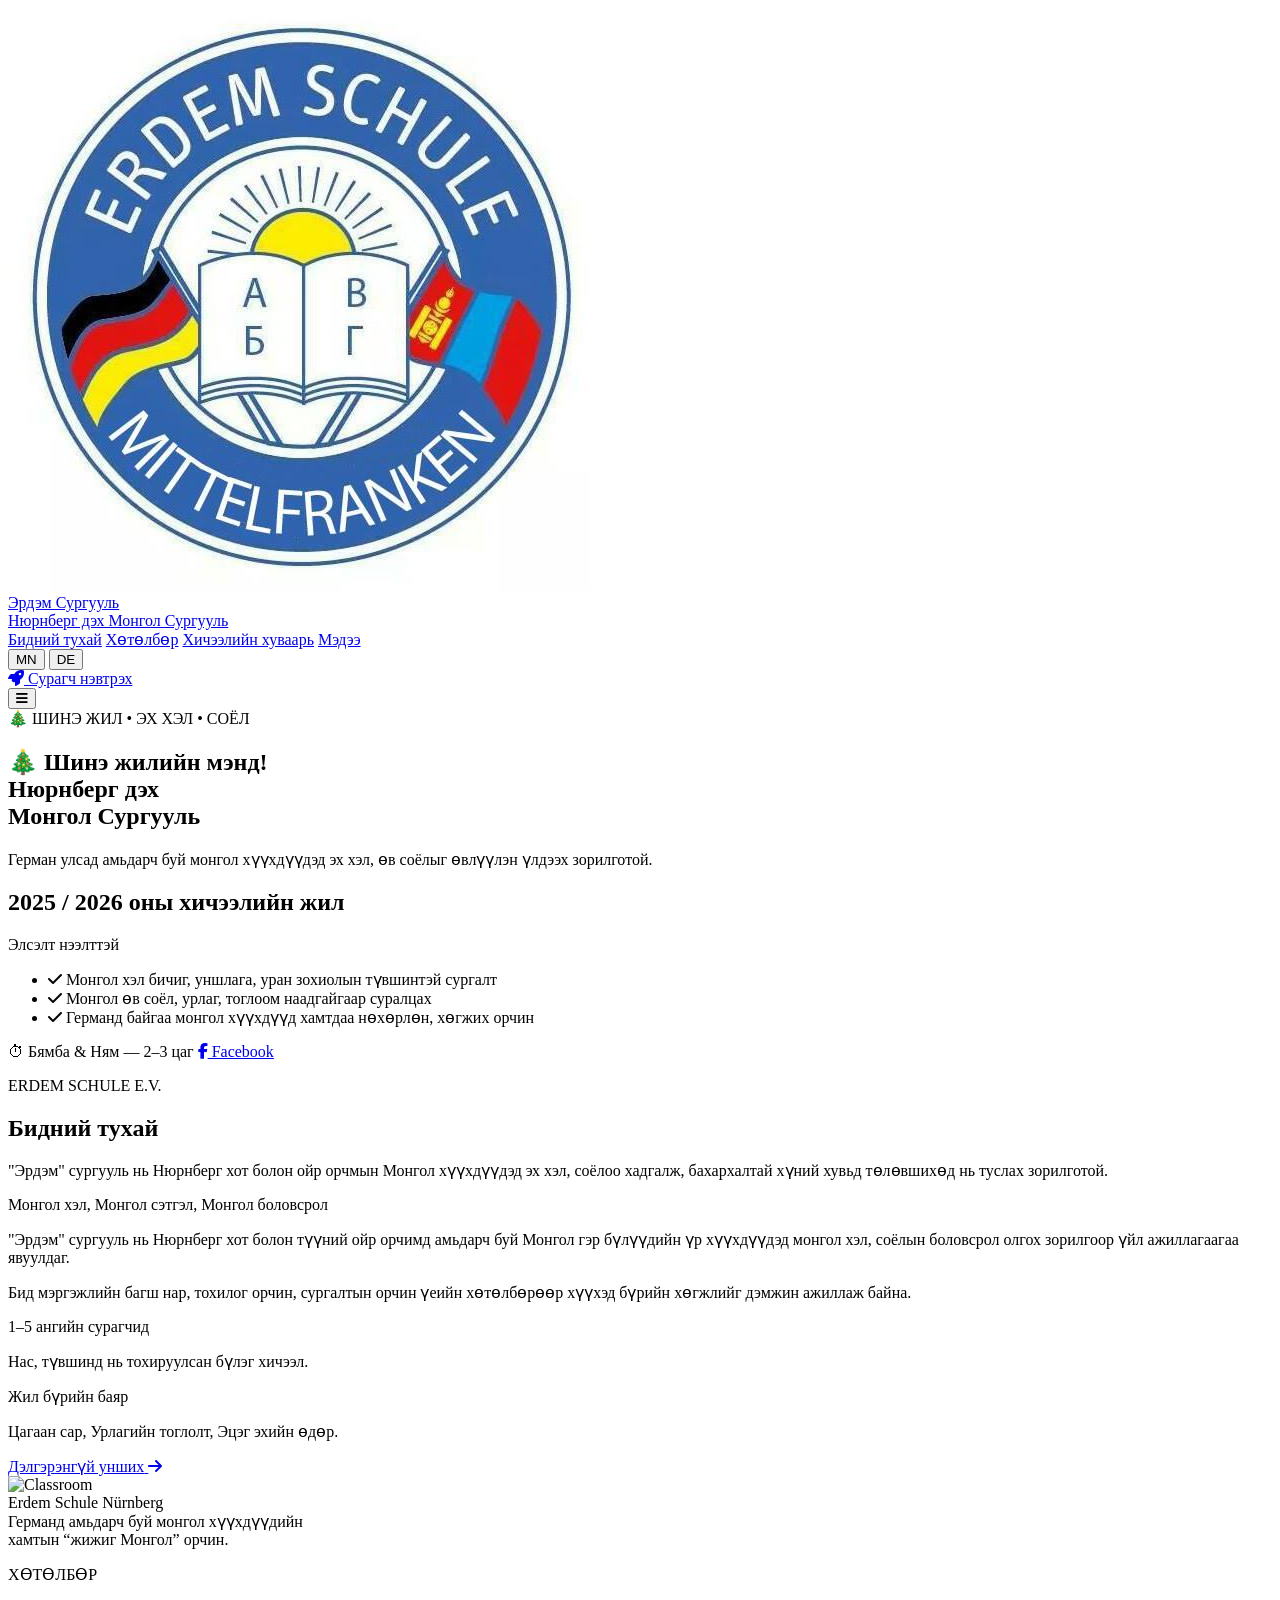
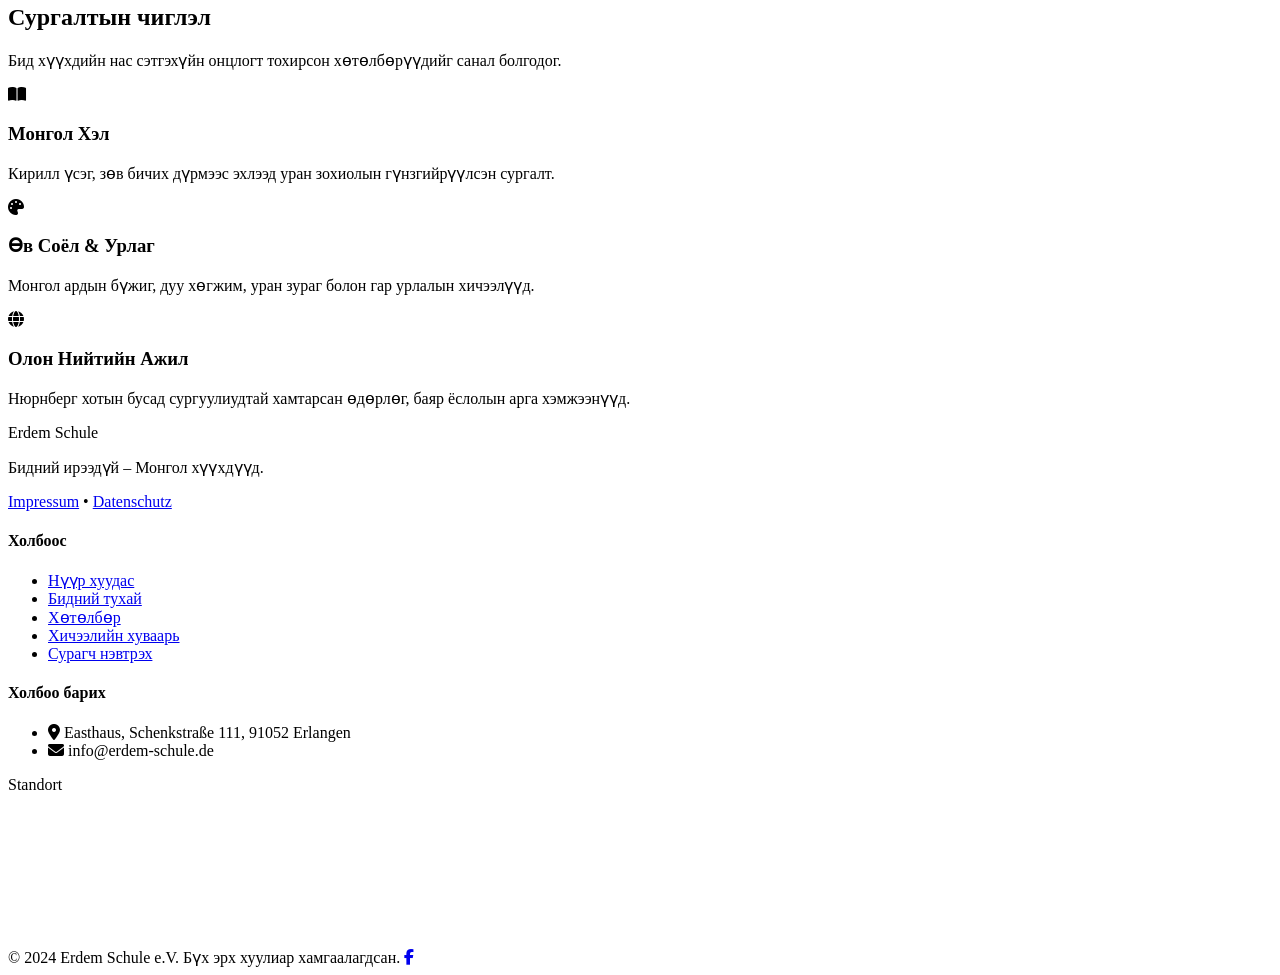
==== index.html @ 405cfc9e "Зөрчлийг засч, шинэ веб файлаа орууллаа" ====
<!DOCTYPE html>
<html lang="mn">
<head>
  <meta charset="UTF-8" />
  <meta name="viewport" content="width=device-width, initial-scale=1.0" />
  <title>Erdem Schule – Монгол Сургууль</title>

  <link href="https://fonts.googleapis.com/css2?family=Lato:wght@300;400;700&family=Playfair+Display:wght@400;700&display=swap" rel="stylesheet"/>

  <script src="https://cdn.tailwindcss.com"></script>
  <script>
    tailwind.config = {
      theme: {
        extend: {
          fontFamily: {
            sans: ['Lato', 'sans-serif'],
            serif: ['Playfair Display', 'serif'],
          },
          colors: {
            primary: '#0a2342',
            primarySoft: '#102f60',
            gold: '#c59d5f',
            goldSoft: '#f5e4c7',
          },
          boxShadow: {
            soft: '0 18px 45px rgba(15, 35, 66, 0.18)',
          },
        },
      },
    };
  </script>

  <link rel="stylesheet" href="https://cdnjs.cloudflare.com/ajax/libs/font-awesome/6.4.0/css/all.min.css"/>
</head>

<body class="font-sans text-gray-800 bg-white antialiased overflow-x-hidden w-full">

<header class="fixed top-0 left-0 w-full bg-white/95 backdrop-blur shadow z-50 transition-all duration-300">
  <div class="w-full max-w-7xl mx-auto px-4 flex items-center justify-between h-20 gap-4">

    <a href="#hero" class="flex items-center gap-3 group shrink-0">
      <img src="images/logo.jpg" alt="Logo"
           class="w-12 h-12 rounded-full shadow border border-gray-100 group-hover:scale-105 transition-transform" />
      <div class="leading-tight">
        <div class="font-serif text-base md:text-lg font-bold text-primary tracking-wide"
             data-lang="logo-title">
          Erdem Schule
        </div>
        <div class="text-[10px] md:text-[11px] uppercase tracking-[0.18em] text-gray-500"
             data-lang="logo-subtitle">
          MONGOLISCHE SCHULE NÜRNBERG
        </div>
      </div>
    </a>

    <nav id="navLinks"
         class="hidden md:flex md:static md:bg-transparent md:shadow-none
                md:flex-row md:items-center md:gap-6 md:flex-nowrap
                absolute top-20 left-0 right-0 bg-white shadow-md
                flex-col gap-4 px-6 py-6 border-t md:border-t-0">

      <div class="flex flex-col md:flex-row md:items-center md:gap-6 gap-4">
        <a href="#about" data-lang="about"
           class="text-gray-700 hover:text-primary font-medium transition text-sm">
          Бидний тухай
        </a>
        <a href="#program" data-lang="program"
           class="text-gray-700 hover:text-primary font-medium transition text-sm">
          Хөтөлбөр
        </a>
        <a href="schedule.html" data-lang="nav-schedule"
           class="text-gray-700 hover:text-primary font-medium transition text-sm whitespace-nowrap">
          Хичээлийн хуваарь
        </a>
        <a href="https://www.facebook.com/erdemschule" target="_blank" data-lang="news"
           class="text-gray-700 hover:text-primary font-medium transition text-sm">
          Мэдээ
        </a>
      </div>

      <div class="flex items-center gap-3 md:ml-4 pt-4 border-t md:pt-0 md:border-t-0 md:border-l md:pl-4 border-gray-200">
        <button class="lang-btn text-xs font-bold text-primary underline underline-offset-4"
                onclick="changeLang('mn')">MN</button>
        <button class="lang-btn text-xs font-bold text-gray-400 hover:text-primary"
                onclick="changeLang('de')">DE</button>
      </div>

      <a href="classroom.html"
         class="mt-2 md:mt-0 bg-gold text-white px-4 py-2 rounded-full
                font-bold shadow hover:bg-[#b08b50] transition-all
                flex items-center gap-2 text-xs md:text-sm shrink-0 whitespace-nowrap">
        <i class="fa-solid fa-rocket text-xs"></i>
        <span data-lang="login">Сурагч нэвтрэх</span>
      </a>
    </nav>

    <!-- Mobile menu button -->
    <button onclick="toggleNav()" class="md:hidden text-primary text-2xl p-2">
      <i class="fa-solid fa-bars"></i>
    </button>
  </div>
</header>


<section id="hero" class="relative w-full bg-primary text-white pt-28 pb-16 md:pt-28 md:pb-20 overflow-hidden scroll-mt-24">
  <div class="absolute inset-0 bg-gradient-to-br from-primary/95 to-primarySoft/90 z-0"></div>

  <div class="relative z-10 w-full max-w-6xl mx-auto px-6 grid md:grid-cols-2 gap-10 items-start">
    <div class="w-full">
      <div class="inline-block border border-white/20 bg-white/5 rounded-full px-3 py-1 mb-4">
        <span
          class="uppercase tracking-[0.25em] text-gold text-xs"
          data-lang="hero-tagline"
        >
          🎄 ШИНЭ ЖИЛ • ЭХ ХЭЛ • СОЁЛ
        </span>
      </div>

      <h1
        class="text-3xl md:text-4xl lg:text-5xl font-serif font-bold leading-tight mb-6 drop-shadow-md"
        data-lang="hero-title"
      >
        <span class="text-red-400 drop-shadow-lg font-serif italic whitespace-nowrap text-2xl md:text-4xl">🎄 Шинэ жилийн мэнд!</span><br />
        Нюрнберг дэх <br />Монгол Сургууль
      </h1>

      <p
        class="text-gray-200 mb-8 text-sm md:text-base max-w-lg font-light leading-relaxed"
        data-lang="hero-desc"
      >
        Герман улсад амьдарч буй монгол хүүхдүүдэд эх хэл, өв соёлыг өвлүүлэн үлдээх зорилготой.
      </p>
    </div>

    <aside class="w-full bg-[#0e2a4e]/80 border border-white/10 p-6 rounded-2xl shadow-soft backdrop-blur-md text-sm mt-6 md:mt-0 relative">
      <div class="flex justify-between items-center mb-4 flex-wrap gap-2">
        <h2 class="text-base font-serif text-white" data-lang="hero-card-title">2025 / 2026 оны хичээлийн жил</h2>
        <span class="text-[10px] font-bold uppercase tracking-wide bg-gold/20 text-gold px-2 py-1 rounded-full border border-gold/50 whitespace-nowrap" data-lang="hero-card-chip">Элсэлт нээлттэй</span>
      </div>
      <ul class="space-y-3 text-gray-300 text-xs md:text-sm">
        <li class="flex gap-3 items-start">
          <i class="fa-solid fa-check text-gold text-[10px] mt-1 flex-shrink-0"></i>
          <span data-lang="hero-card-li1">Монгол хэл бичиг, уншлага, уран зохиолын түвшинтэй сургалт</span>
        </li>
        <li class="flex gap-3 items-start">
          <i class="fa-solid fa-check text-gold text-[10px] mt-1 flex-shrink-0"></i>
          <span data-lang="hero-card-li2">Монгол өв соёл, урлаг, тоглоом наадгайгаар суралцах</span>
        </li>
        <li class="flex gap-3 items-start">
          <i class="fa-solid fa-check text-gold text-[10px] mt-1 flex-shrink-0"></i>
          <span data-lang="hero-card-li3">Германд байгаа монгол хүүхдүүд хамтдаа нөхөрлөн, хөгжих орчин</span>
        </li>
      </ul>
      <div class="border-t border-white/10 mt-5 pt-3 text-[10px] md:text-xs text-gray-400 flex justify-between items-center font-medium">
        <span data-lang="hero-card-time">⏱ Бямба & Ням — 2–3 цаг</span>
        <a href="https://www.facebook.com/erdemschule" target="_blank" class="text-gold hover:text-white transition-colors flex items-center gap-1.5">
          <i class="fa-brands fa-facebook-f"></i> Facebook
        </a>
      </div>
    </aside>
  </div>
</section>


<section id="about" class="py-24 bg-white relative scroll-mt-24">
  <div class="w-full max-w-6xl mx-auto px-6">
    <div class="text-center max-w-2xl mx-auto mb-16">
      <p class="uppercase text-[11px] font-bold tracking-[0.25em] text-gold mb-3">ERDEM SCHULE E.V.</p>
      <h2 class="font-serif text-3xl md:text-4xl font-bold text-primary mb-4" data-lang="about-title">Бидний тухай</h2>
      <div class="w-20 h-1 bg-gradient-to-r from-gold to-transparent mx-auto mb-6 rounded-full"></div>
      <p class="text-sm md:text-base text-gray-600 leading-relaxed" data-lang="about-intro">
        "Эрдэм" сургууль нь Нюрнберг хот болон ойр орчмын Монгол хүүхдүүдэд эх хэл, соёлоо хадгалж, бахархалтай хүний хувьд төлөвшихөд нь туслах зорилготой.
      </p>
    </div>

    <div class="grid md:grid-cols-2 gap-12 items-center">
      <div class="order-2 md:order-1">
        <p class="text-primary font-bold text-lg mb-4" data-lang="about-tagline">Монгол хэл, Монгол сэтгэл, Монгол боловсрол</p>
        <p class="text-sm md:text-base text-gray-600 mb-4 leading-relaxed" data-lang="about-text1">
          "Эрдэм" сургууль нь Нюрнберг хот болон түүний ойр орчимд амьдарч буй Монгол гэр бүлүүдийн үр хүүхдүүдэд монгол хэл, соёлын боловсрол олгох зорилгоор үйл ажиллагаагаа явуулдаг.
        </p>
        <p class="text-sm md:text-base text-gray-600 mb-8 leading-relaxed" data-lang="about-text2">
          Бид мэргэжлийн багш нар, тохилог орчин, сургалтын орчин үеийн хөтөлбөрөөр хүүхэд бүрийн хөгжлийг дэмжин ажиллаж байна.
        </p>

        <div class="grid grid-cols-1 sm:grid-cols-2 gap-6 mb-8">
          <div class="bg-gray-50 p-4 rounded-lg border border-gray-100">
            <div class="font-bold text-primary text-base mb-1" data-lang="about-meta-1-title">1–5 ангийн сурагчид</div>
            <p class="text-gray-500 text-xs leading-relaxed" data-lang="about-meta-1-desc">Нас, түвшинд нь тохируулсан бүлэг хичээл.</p>
          </div>
          <div class="bg-gray-50 p-4 rounded-lg border border-gray-100">
            <div class="font-bold text-primary text-base mb-1" data-lang="about-meta-2-title">Жил бүрийн баяр</div>
            <p class="text-gray-500 text-xs leading-relaxed" data-lang="about-meta-2-desc">Цагаан сар, Урлагийн тоглолт, Эцэг эхийн өдөр.</p>
          </div>
        </div>

        <a href="#program" class="inline-flex items-center gap-2 text-primary font-bold text-sm md:text-base hover:translate-x-2 transition-transform">
          <span data-lang="read-more">Дэлгэрэнгүй унших</span> <i class="fa-solid fa-arrow-right"></i>
        </a>
      </div>

      <div class="relative order-1 md:order-2">
        <div class="rounded-2xl overflow-hidden shadow-2xl border-4 border-white transform md:rotate-2 hover:rotate-0 transition-transform duration-500">
          <img src="https://images.unsplash.com/photo-1509062522246-3755977927d7?auto=format&fit=crop&w=900&q=80" alt="Classroom" class="w-full h-full object-cover"/>
        </div>
        <div class="absolute -bottom-6 -left-6 bg-white shadow-xl rounded-xl p-5 border-l-4 border-gold hidden sm:block max-w-[250px]">
          <div class="font-bold text-primary text-sm mb-1">Erdem Schule Nürnberg</div>
          <div class="text-gray-500 text-xs leading-snug" data-lang="about-badge-text">Германд амьдарч буй монгол хүүхдүүдийн хамтын “жижиг Монгол” орчин.</div>
        </div>
      </div>
    </div>
  </div>
</section>

<section id="program" class="py-24 bg-[#f8f9fb] relative scroll-mt-24">
  <div class="w-full max-w-6xl mx-auto px-6">
    <div class="text-center max-w-2xl mx-auto mb-16">
      <p class="uppercase text-[11px] font-bold tracking-[0.25em] text-gold mb-3" data-lang="services-label">ХӨТӨЛБӨР</p>
      <h2 class="font-serif text-3xl md:text-4xl font-bold text-primary mb-4" data-lang="services-title">Сургалтын чиглэл</h2>
      <div class="w-20 h-1 bg-gradient-to-r from-gold to-transparent mx-auto mb-6 rounded-full"></div>
      <p class="text-sm md:text-base text-gray-600" data-lang="services-desc">Бид хүүхдийн нас сэтгэхүйн онцлогт тохирсон хөтөлбөрүүдийг санал болгодог.</p>
    </div>

    <div class="grid md:grid-cols-3 gap-8">
      <article class="bg-white rounded-[18px] shadow-sm border border-gray-100 p-8 hover:shadow-xl hover:border-gold/40 hover:-translate-y-1 transition-all duration-300 group">
        <div class="w-14 h-14 rounded-2xl bg-goldSoft/50 flex items-center justify-center mb-6 group-hover:bg-gold group-hover:text-white transition-colors">
          <i class="fa-solid fa-book-open text-primary text-xl group-hover:text-white"></i>
        </div>
        <h3 class="font-serif font-bold text-primary mb-3 text-lg md:text-xl" data-lang="card1-title">Монгол Хэл</h3>
        <p class="text-sm text-gray-600 leading-relaxed" data-lang="card1-desc">Кирилл үсэг, зөв бичих дүрмээс эхлээд уран зохиолын гүнзгийрүүлсэн сургалт.</p>
      </article>

      <article class="bg-white rounded-[18px] shadow-sm border border-gray-100 p-8 hover:shadow-xl hover:border-gold/40 hover:-translate-y-1 transition-all duration-300 group">
        <div class="w-14 h-14 rounded-2xl bg-goldSoft/50 flex items-center justify-center mb-6 group-hover:bg-gold group-hover:text-white transition-colors">
          <i class="fa-solid fa-palette text-primary text-xl group-hover:text-white"></i>
        </div>
        <h3 class="font-serif font-bold text-primary mb-3 text-lg md:text-xl" data-lang="card2-title">Өв Соёл & Урлаг</h3>
        <p class="text-sm text-gray-600 leading-relaxed" data-lang="card2-desc">Монгол ардын бүжиг, дуу хөгжим, уран зураг болон гар урлалын хичээлүүд.</p>
      </article>

      <article class="bg-white rounded-[18px] shadow-sm border border-gray-100 p-8 hover:shadow-xl hover:border-gold/40 hover:-translate-y-1 transition-all duration-300 group">
        <div class="w-14 h-14 rounded-2xl bg-goldSoft/50 flex items-center justify-center mb-6 group-hover:bg-gold group-hover:text-white transition-colors">
          <i class="fa-solid fa-globe text-primary text-xl group-hover:text-white"></i>
        </div>
        <h3 class="font-serif font-bold text-primary mb-3 text-lg md:text-xl" data-lang="card3-title">Олон Нийтийн Ажил</h3>
        <p class="text-sm text-gray-600 leading-relaxed" data-lang="card3-desc">Нюрнберг хотын бусад сургуулиудтай хамтарсан өдөрлөг, баяр ёслолын арга хэмжээнүүд.</p>
      </article>
    </div>
  </div>
</section>

<footer class="bg-primary text-white pt-16 pb-8 mt-10">
  <div class="w-full max-w-6xl mx-auto px-6">
    <div class="grid md:grid-cols-3 gap-12 mb-12">
      <div>
        <div class="font-serif text-2xl font-bold mb-4">Erdem Schule</div>
        <p class="text-gray-400 text-sm leading-relaxed max-w-xs" data-lang="footer-slogan">Бидний ирээдүй – Монгол хүүхдүүд.</p>

        <div class="mt-4 flex flex-wrap items-center gap-3 text-[11px] text-gray-400">
          <a href="impressum.html" class="hover:text-white transition-colors">Impressum</a>
          <span class="opacity-40">•</span>
          <a href="datenschutz.html" class="hover:text-white transition-colors">Datenschutz</a>
        </div>
      </div>

      <div>
        <h4 class="font-bold uppercase tracking-wider text-xs text-gold mb-6" data-lang="footer-links">Холбоос</h4>
        <ul class="space-y-3 text-sm text-gray-300">
          <li><a href="#hero" class="hover:text-white transition-colors hover:translate-x-1 inline-block" data-lang="home">Нүүр хуудас</a></li>
          <li><a href="#about" class="hover:text-white transition-colors hover:translate-x-1 inline-block" data-lang="about">Бидний тухай</a></li>
          <li><a href="#program" class="hover:text-white transition-colors hover:translate-x-1 inline-block" data-lang="program">Хөтөлбөр</a></li>
          <li><a href="schedule.html" class="hover:text-white transition-colors hover:translate-x-1 inline-block" data-lang="nav-schedule">Хичээлийн хуваарь</a></li>
          <li><a href="classroom.html" class="hover:text-white transition-colors hover:translate-x-1 inline-block" data-lang="login">Сурагч нэвтрэх</a></li>
        </ul>
      </div>

      <div>
        <h4 class="font-bold uppercase tracking-wider text-xs text-gold mb-6" data-lang="contact">Холбоо барих</h4>
        <ul class="space-y-4 text-sm text-gray-300 mb-4">
          <li class="flex items-start gap-3">
            <i class="fa-solid fa-location-dot mt-1 text-gold"></i>
            <span>Easthaus, Schenkstraße 111, 91052 Erlangen</span>
          </li>
          <li class="flex items-start gap-3">
            <i class="fa-solid fa-envelope mt-1 text-gold"></i>
            <span>info@erdem-schule.de</span>
          </li>
        </ul>

        <div>
          <div class="text-xs text-gray-400 mb-2">Standort</div>
          <div class="w-full h-48 md:h-56 rounded-lg overflow-hidden border border-white/20">
            <iframe
              src="https://www.google.com/maps/embed?pb=!1m18!1m12!1m3!1d3745.1500757620165!2d11.017182509139152!3d49.586304758894975!2m3!1f0!2f0!3f0!3m2!1i1024!2i768!4f13.1!3m3!1m2!1s0x47a1f93a61cfffff%3A0xcd2344798ff3e5e7!2sTreffpunkt%20R%C3%B6thelheimpark!5e1!3m2!1sen!2sde!4v1763829225403!5m2!1sen!2sde"
              width="100%"
              height="100%"
              style="border:0;"
              allowfullscreen=""
              loading="lazy"
              referrerpolicy="no-referrer-when-downgrade"
            ></iframe>
            
          </div>
        </div>
      </div>
    </div>

    <div class="border-t border-white/10 pt-8 flex flex-col md:flex-row items-center justify-between gap-4 text-xs text-gray-500">
      <span data-lang="copyright">© 2024 Erdem Schule e.V. Бүх эрх хуулиар хамгаалагдсан.</span>
      <a href="https://www.facebook.com/erdemschule" target="_blank" class="w-8 h-8 flex items-center justify-center rounded-full border border-white/20 text-gray-400 hover:bg-white hover:text-primary transition-all">
        <i class="fa-brands fa-facebook-f"></i>
      </a>
    </div>
  </div>
</footer>

<style>
  .snowflake {
    position: fixed;
    top: -20px;
    color: white;
    font-size: 1.2em;
    font-family: Arial, sans-serif;
    text-shadow: 0 0 5px rgba(255,255,255,0.8);
    user-select: none;
    z-index: 9999;
    pointer-events: none;
    animation-name: fall;
    animation-timing-function: linear;
    animation-fill-mode: forwards;
  }
  @keyframes fall {
    to { transform: translateY(105vh) rotate(360deg); }
  }
</style>
<script>
  function createSnowflake() {
    const snow = document.createElement('div');
    snow.classList.add('snowflake');
    snow.textContent = Math.random() > 0.5 ? '❄' : '❅'; // Хоёр төрлийн цас
    
    // Random байршил, хэмжээ, хурд
    snow.style.left = Math.random() * 100 + 'vw';
    snow.style.fontSize = (Math.random() * 15 + 10) + 'px';
    const duration = Math.random() * 5 + 5; // 5-10 секунд
    snow.style.animationDuration = duration + 's';
    snow.style.opacity = Math.random() * 0.6 + 0.2;

    document.body.appendChild(snow);
    setTimeout(() => { snow.remove(); }, duration * 1000);
  }
  // Цас орох давтамж
  setInterval(createSnowflake, 300);
</script>

<script>
const translations = {
    mn: {
      about: 'Бидний тухай',
      program: 'Хөтөлбөр',
      news: 'Мэдээ',
      login: 'Сурагч нэвтрэх',
      'nav-schedule': 'Хичээлийн хуваарь',
      "logo-title": "Эрдэм Сургууль",
      "logo-subtitle": "Нюрнберг дэх Монгол Сургууль",
      
      "hero-tagline": "🎄 ШИНЭ ЖИЛ • ЭХ ХЭЛ • СОЁЛ",
      
      // ӨӨРЧЛӨЛТ: whitespace-nowrap болон text-2xl/3xl ашиглан жижигрүүлж 1 мөр болгов
      'hero-title': '<span class="text-red-400 drop-shadow-lg font-serif italic whitespace-nowrap text-2xl md:text-4xl">🎄 Шинэ жилийн мэнд!</span><br>Нюрнберг дэх<br>Монгол Сургууль',
      
      'hero-desc': 'Герман улсад амьдарч буй монгол хүүхдүүдэд эх хэл, өв соёлыг өвлүүлэн үлдээх зорилготой.',
      'hero-btn': 'Цахим ангид нэвтрэх',
      'hero-about-btn': 'Сургуулийн тухай',
      'hero-info-children-label': 'Хүүхдүүд',
      'hero-info-children-value': '1–5 анги',
      'hero-info-time-label': 'Хэзээ',
      'hero-info-time-value': 'Бямба, Ням гариг',
      'hero-info-location-label': 'Хаана',
      'hero-info-location-value': 'Нюрнберг, Герман',
      'hero-card-title': '2025 / 2026 оны хичээлийн жил',
      'hero-card-chip': 'Элсэлт нээлттэй',
      'hero-card-li1': 'Монгол хэл бичиг, уншлага, уран зохиолын түвшинтэй сургалт',
      'hero-card-li2': 'Монгол өв соёл, урлаг, тоглоом наадгайгаар суралцах',
      'hero-card-li3': 'Германд байгаа монгол хүүхдүүд хамтдаа нөхөрлөн, хөгжих орчин',
      'hero-card-time': '⏱ Бямба & Ням — 2–3 цаг',
      'about-title': 'Бидний тухай',
      'about-intro': '"Эрдэм" сургууль нь Нюрнберг хот болон ойр орчмын Монгол хүүхдүүдэд эх хэл, соёлоо хадгалж, бахархалтай хүний хувьд төлөвшихөд нь туслах зорилготой.',
      'about-tagline': 'Монгол хэл, Монгол сэтгэл, Монгол боловсрол',
      'about-text1': '"Эрдэм" сургууль нь Нюрнберг хот болон түүний ойр орчимд амьдарч буй Монгол гэр бүлүүдийн үр хүүхдүүдэд монгол хэл, соёлын боловсрол олгох зорилгоор үйл ажиллагаагаа явуулдаг.',
      'about-text2': 'Бид мэргэжлийн багш нар, тохилог орчин, сургалтын орчин үеийн хөтөлбөрөөр хүүхэд бүрийн хөгжлийг дэмжин ажиллаж байна.',
      'about-meta-1-title': '1–5 ангийн сурагчид',
      'about-meta-1-desc': 'Нас, түвшинд нь тохируулсан бүлэг хичээл.',
      'about-meta-2-title': 'Жил бүрийн баяр',
      'about-meta-2-desc': 'Цагаан сар, Урлагийн тоглолт, Эцэг эхийн өдөр.',
      'about-badge-text': 'Германд амьдарч буй монгол хүүхдүүдийн<br>хамтын “жижиг Монгол” орчин.',
      'read-more': 'Дэлгэрэнгүй унших',
      'services-label': 'ХӨТӨЛБӨР',
      'services-title': 'Сургалтын чиглэл',
      'services-desc': 'Бид хүүхдийн нас сэтгэхүйн онцлогт тохирсон хөтөлбөрүүдийг санал болгодог.',
      'card1-title': 'Монгол Хэл',
      'card1-desc': 'Кирилл үсэг, зөв бичих дүрмээс эхлээд уран зохиолын гүнзгийрүүлсэн сургалт.',
      'card2-title': 'Өв Соёл & Урлаг',
      'card2-desc': 'Монгол ардын бүжиг, дуу хөгжим, уран зураг болон гар урлалын хичээлүүд.',
      'card3-title': 'Олон Нийтийн Ажил',
      'card3-desc': 'Нюрнберг хотын бусад сургуулиудтай хамтарсан өдөрлөг, баяр ёслолын арга хэмжээнүүд.',
      'footer-slogan': 'Бидний ирээдүй – Монгол хүүхдүүд.',
      'footer-links': 'Холбоос',
      home: 'Нүүр хуудас',
      contact: 'Холбоо барих',
      copyright: '© 2024 Erdem Schule e.V. Бүх эрх хуулиар хамгаалагдсан.'
    },
    de: {
      about: 'Über uns',
      program: 'Programm',
      news: 'Neuigkeiten',
      login: 'Schüler-Login',
      'nav-schedule': 'Stundenplan',
      "logo-title": "Erdem Schule",
      "logo-subtitle": "Mongolische Schule Nürnberg",
      
      "hero-tagline": "🎄 WEIHNACHTEN • MUTTERSPRACHE • KULTUR",
      
      // ӨӨРЧЛӨЛТ: Герман үг урт тул text-xl ашиглаж гар утас дээр багтаав
      'hero-title': '<span class="text-red-400 drop-shadow-lg font-serif italic whitespace-nowrap text-xl md:text-3xl">🎄 Fröhliche Weihnachten!</span><br>Mongolische Schule<br>in Nürnberg',
      
      'hero-desc': 'Unser Ziel ist es, mongolischen Kindern in Deutschland ihre Muttersprache, Kultur und Traditionen zu vermitteln.',
      'hero-btn': 'Zum Online-Klassenzimmer',
      'hero-about-btn': 'Über die Schule',
      'hero-info-children-label': 'Kinder',
      'hero-info-children-value': 'Klassen 1–5',
      'hero-info-time-label': 'Wann',
      'hero-info-time-value': 'Samstag & Sonntag',
      'hero-info-location-label': 'Ort',
      'hero-info-location-value': 'Nürnberg, Deutschland',
      'hero-card-title': 'Schuljahr 2025 / 2026',
      'hero-card-chip': 'Einschreibung offen',
      'hero-card-li1': 'Unterricht in mongolischer Sprache, Lesen und Literatur auf verschiedenen Niveaus',
      'hero-card-li2': 'Mongolische Kultur, Kunst, Spiele und traditionelle Aktivitäten',
      'hero-card-li3': 'Eine Umgebung, in der mongolische Kinder in Deutschland gemeinsam lernen und Freundschaften schließen',
      'hero-card-time': '⏱ Samstag & Sonntag — 2–3 Stunden',
      'about-title': 'Über uns',
      'about-intro': 'Die Erdem Schule hat das Ziel, mongolischen Kindern in Nürnberg und Umgebung zu helfen, ihre Muttersprache und Kultur zu bewahren und stolz darauf zu sein.',
      'about-tagline': 'Mongolische Sprache, mongolischer Geist, mongolische Bildung',
      'about-text1': 'Die Erdem Schule bietet mongolische Sprach- und Kulturerziehung für Kinder mongolischer Familien in und um Nürnberg.',
      'about-text2': 'Wir unterstützen die Entwicklung jedes Kindes mit professionellen Lehrern, einer angenehmen Umgebung und modernen Lehrplänen.',
      'about-meta-1-title': 'Schüler der Klassen 1–5',
      'about-meta-1-desc': 'Alters- und niveaugerechter Unterricht',
      'about-meta-2-title': 'Jährliche Feste',
      'about-meta-2-desc': 'Neujahr, Kulturprogramme, Eltern-Kind-Tag',
      'about-badge-text': "Ein 'kleines Mongolei'-Umfeld<br>für Kinder in Deutschland.",
      'read-more': 'Mehr lesen',
      'services-label': 'PROGRAMM',
      'services-title': 'Unsere Kurse',
      'services-desc': 'Wir bieten Programme an, die auf das Alter und die Denkweise der Kinder zugeschnitten sind.',
      'card1-title': 'Mongolische Sprache',
      'card1-desc': 'Vom kyrillischen Alphabet und Rechtschreibung bis hin zu vertieftem Literaturunterricht.',
      'card2-title': 'Kultur & Kunst',
      'card2-desc': 'Mongolischer Volkstanz, Musik, Malerei und Handwerksunterricht.',
      'card3-title': 'Gemeinschaft',
      'card3-desc': 'Gemeinsame Veranstaltungen und Feiern mit anderen Schulen in Nürnberg.',
      'footer-slogan': 'Unsere Zukunft – mongolische Kinder.',
      'footer-links': 'Links',
      home: 'Startseite',
      contact: 'Kontakt',
      copyright: '© 2024 Erdem Schule e.V. Alle Rechte vorbehalten.'
    }
  };

  function changeLang(lang) {
    const elements = document.querySelectorAll('[data-lang]');
    elements.forEach((el) => {
      const key = el.getAttribute('data-lang');
      if (translations[lang][key]) {
        // innerHTML ашиглаж байгаа тул span болон br тагууд ажиллана
        el.innerHTML = translations[lang][key];
      }
    });

    document.querySelectorAll('.lang-btn').forEach((btn) => {
      btn.classList.remove('text-primary', 'underline');
      btn.classList.add('text-gray-400');
    });
    if (lang === 'mn') {
      document.querySelector('.lang-btn[onclick="changeLang(\'mn\')"]').classList.add('text-primary', 'underline');
      document.querySelector('.lang-btn[onclick="changeLang(\'mn\')"]').classList.remove('text-gray-400');
    } else {
      document.querySelector('.lang-btn[onclick="changeLang(\'de\')"]').classList.add('text-primary', 'underline');
      document.querySelector('.lang-btn[onclick="changeLang(\'de\')"]').classList.remove('text-gray-400');
    }

    localStorage.setItem('erdemLang', lang);
  }

  function toggleNav() {
    const nav = document.getElementById('navLinks');
    nav.classList.toggle('hidden');
    nav.classList.toggle('flex');
  }

  window.onload = () => {
    const savedLang = localStorage.getItem('erdemLang') || 'mn';
    changeLang(savedLang);
  };
</script>
</body>
</html>
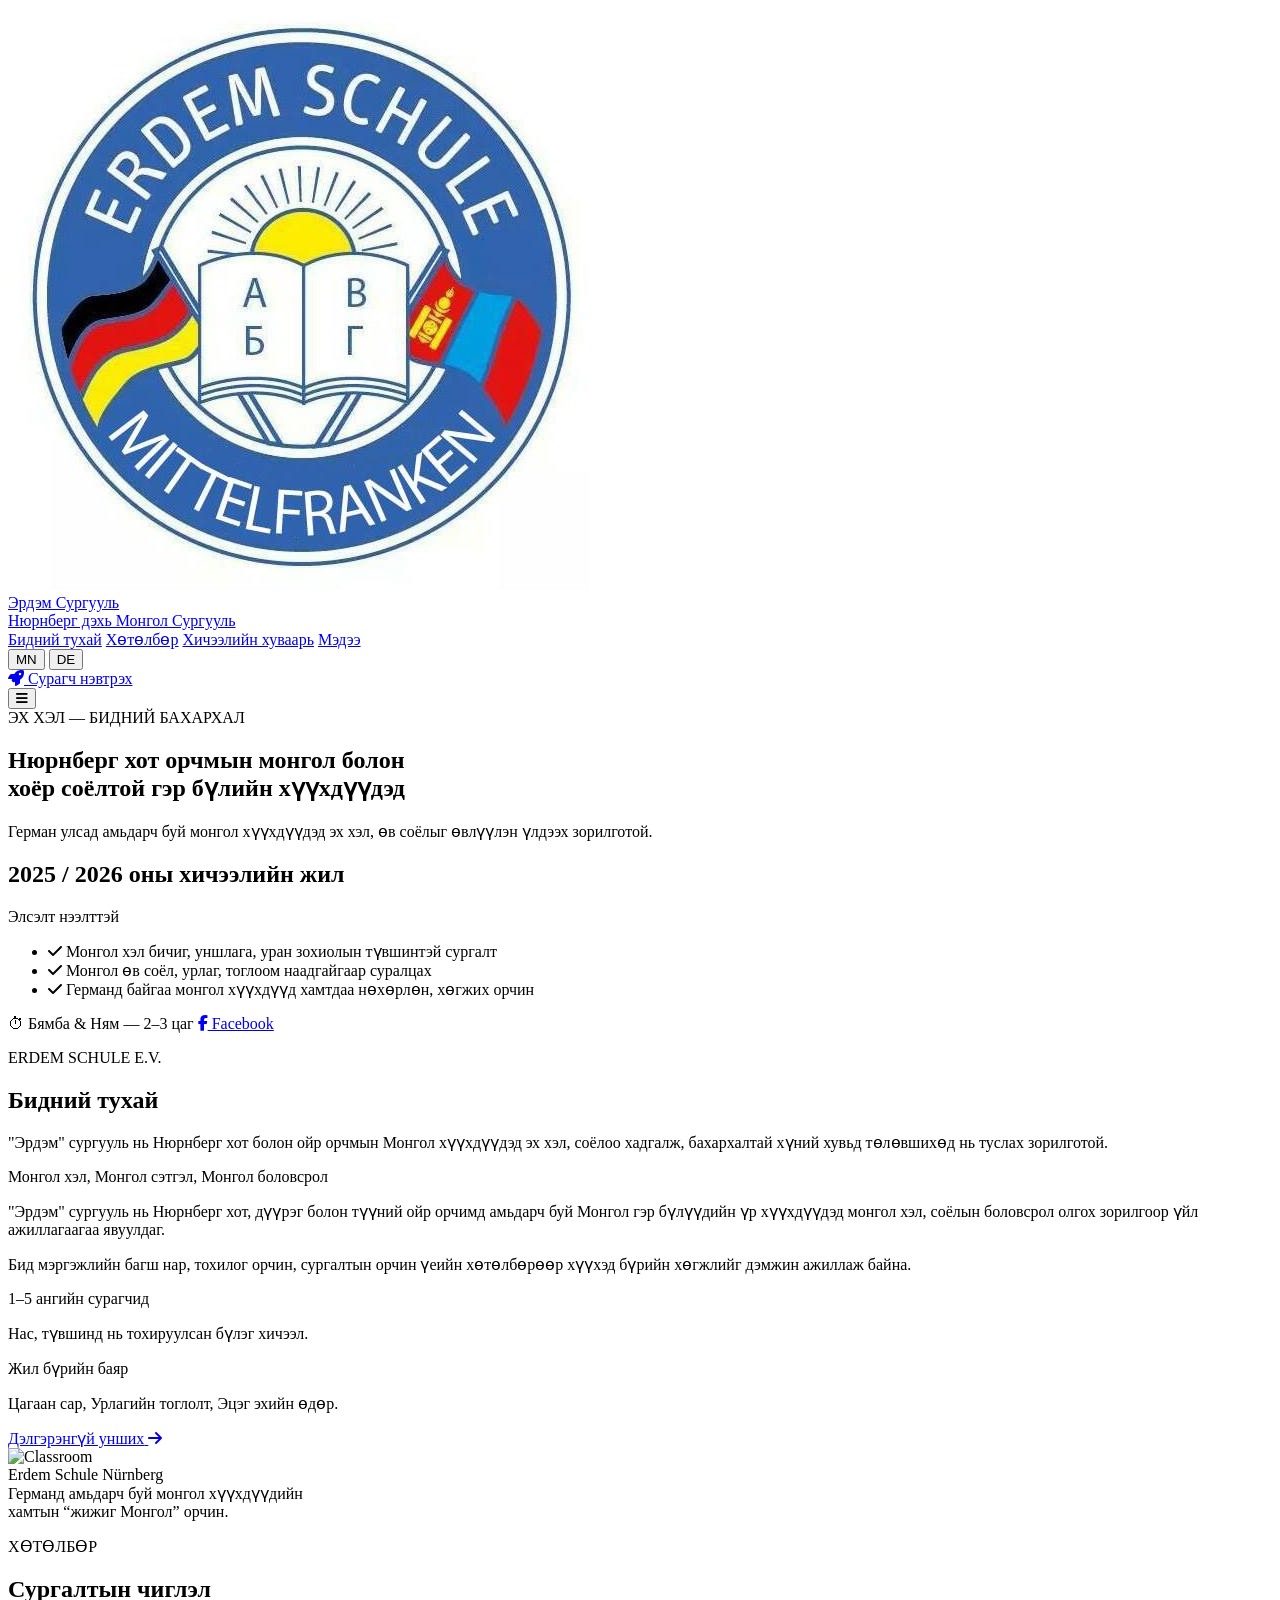
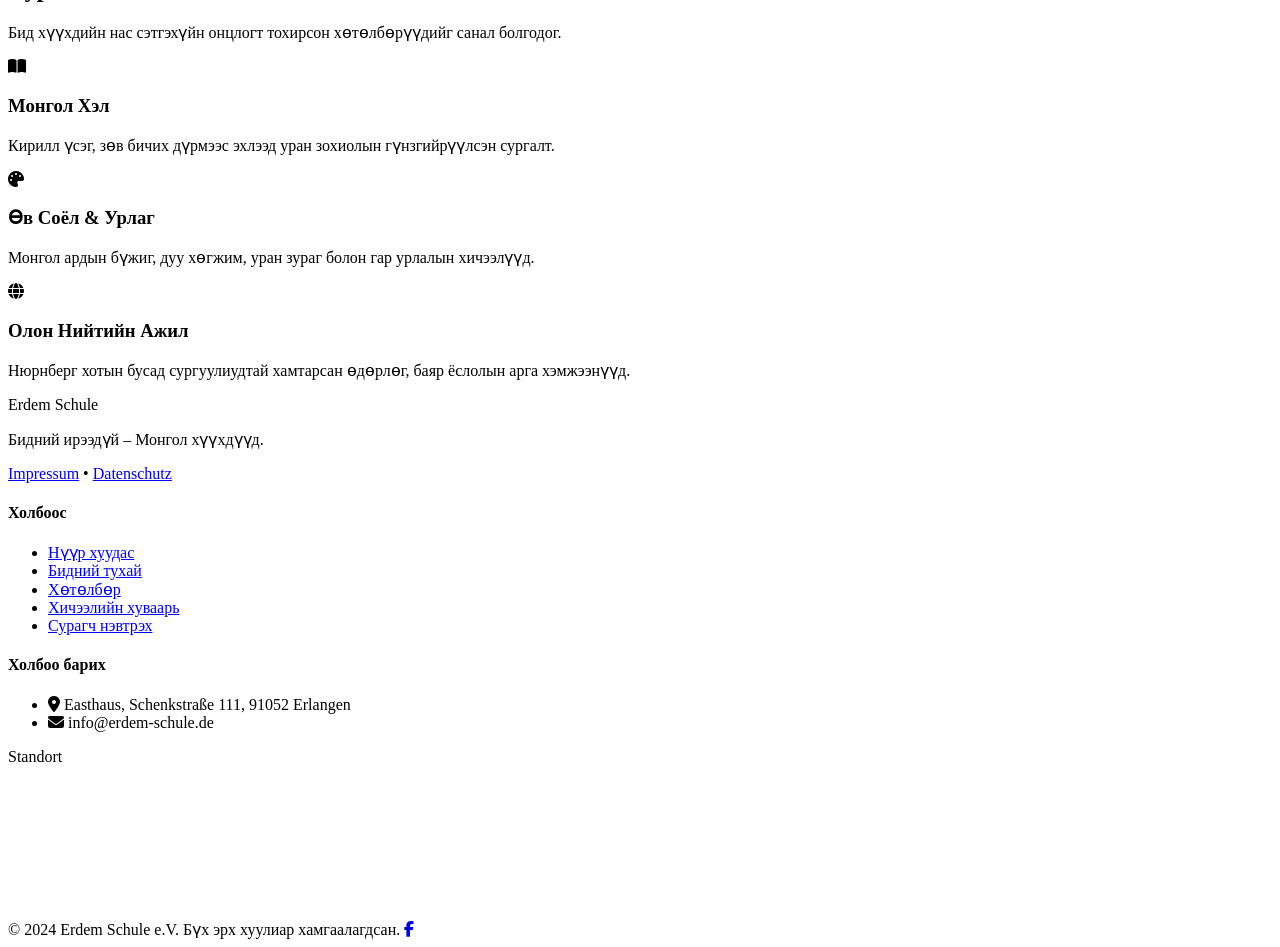
==== commit f80dadd8: "Website design update: fixed nav, responsive layout and translations" ====
--- a/index.html
+++ b/index.html
@@ -355,6 +355,7 @@
 
 <script>
 const translations = {
+    // MONGOLIAN TRANSLATIONS
     mn: {
       about: 'Бидний тухай',
       program: 'Хөтөлбөр',
@@ -362,12 +363,13 @@
       login: 'Сурагч нэвтрэх',
       'nav-schedule': 'Хичээлийн хуваарь',
       "logo-title": "Эрдэм Сургууль",
-      "logo-subtitle": "Нюрнберг дэх Монгол Сургууль",
-      
-      "hero-tagline": "🎄 ШИНЭ ЖИЛ • ЭХ ХЭЛ • СОЁЛ",
-      
-      // ӨӨРЧЛӨЛТ: whitespace-nowrap болон text-2xl/3xl ашиглан жижигрүүлж 1 мөр болгов
-      'hero-title': '<span class="text-red-400 drop-shadow-lg font-serif italic whitespace-nowrap text-2xl md:text-4xl">🎄 Шинэ жилийн мэнд!</span><br>Нюрнберг дэх<br>Монгол Сургууль',
+      "logo-subtitle": "Нюрнберг дэхь Монгол Сургууль",
+      
+      // ШИНЭЧИЛСЭН ХЭСЭГ: Tagline
+      "hero-tagline": "ЭХ ХЭЛ — БИДНИЙ БАХАРХАЛ",
+      
+      // ШИНЭЧИЛСЭН ХЭСЭГ: Hero Title (Урт учраас <br> ашиглаж мөр тасалсан нь дээр)
+      'hero-title': 'Нюрнберг хот орчмын монгол болон<br>хоёр соёлтой гэр бүлийн хүүхдүүдэд',
       
       'hero-desc': 'Герман улсад амьдарч буй монгол хүүхдүүдэд эх хэл, өв соёлыг өвлүүлэн үлдээх зорилготой.',
       'hero-btn': 'Цахим ангид нэвтрэх',
@@ -387,7 +389,10 @@
       'about-title': 'Бидний тухай',
       'about-intro': '"Эрдэм" сургууль нь Нюрнберг хот болон ойр орчмын Монгол хүүхдүүдэд эх хэл, соёлоо хадгалж, бахархалтай хүний хувьд төлөвшихөд нь туслах зорилготой.',
       'about-tagline': 'Монгол хэл, Монгол сэтгэл, Монгол боловсрол',
-      'about-text1': '"Эрдэм" сургууль нь Нюрнберг хот болон түүний ойр орчимд амьдарч буй Монгол гэр бүлүүдийн үр хүүхдүүдэд монгол хэл, соёлын боловсрол олгох зорилгоор үйл ажиллагаагаа явуулдаг.',
+      
+      // ШИНЭЧИЛСЭН ХЭСЭГ: About Text (хот, дүүрэг...)
+      'about-text1': '"Эрдэм" сургууль нь Нюрнберг хот, дүүрэг болон түүний ойр орчимд амьдарч буй Монгол гэр бүлүүдийн үр хүүхдүүдэд монгол хэл, соёлын боловсрол олгох зорилгоор үйл ажиллагаагаа явуулдаг.',
+      
       'about-text2': 'Бид мэргэжлийн багш нар, тохилог орчин, сургалтын орчин үеийн хөтөлбөрөөр хүүхэд бүрийн хөгжлийг дэмжин ажиллаж байна.',
       'about-meta-1-title': '1–5 ангийн сурагчид',
       'about-meta-1-desc': 'Нас, түвшинд нь тохируулсан бүлэг хичээл.',
@@ -410,6 +415,7 @@
       contact: 'Холбоо барих',
       copyright: '© 2024 Erdem Schule e.V. Бүх эрх хуулиар хамгаалагдсан.'
     },
+    // GERMAN TRANSLATIONS
     de: {
       about: 'Über uns',
       program: 'Programm',
@@ -419,10 +425,11 @@
       "logo-title": "Erdem Schule",
       "logo-subtitle": "Mongolische Schule Nürnberg",
       
-      "hero-tagline": "🎄 WEIHNACHTEN • MUTTERSPRACHE • KULTUR",
-      
-      // ӨӨРЧЛӨЛТ: Герман үг урт тул text-xl ашиглаж гар утас дээр багтаав
-      'hero-title': '<span class="text-red-400 drop-shadow-lg font-serif italic whitespace-nowrap text-xl md:text-3xl">🎄 Fröhliche Weihnachten!</span><br>Mongolische Schule<br>in Nürnberg',
+      // ШИНЭЧИЛСЭН ХЭСЭГ DE: Tagline
+      "hero-tagline": "MUTTERSPRACHE — UNSER STOLZ",
+      
+      // ШИНЭЧИЛСЭН ХЭСЭГ DE: Hero Title
+      'hero-title': 'Für Kinder aus mongolischen und<br>bikulturellen Familien in Nürnberg',
       
       'hero-desc': 'Unser Ziel ist es, mongolischen Kindern in Deutschland ihre Muttersprache, Kultur und Traditionen zu vermitteln.',
       'hero-btn': 'Zum Online-Klassenzimmer',
@@ -430,6 +437,7 @@
       'hero-info-children-label': 'Kinder',
       'hero-info-children-value': 'Klassen 1–5',
       'hero-info-time-label': 'Wann',
+      'hero-info-time-value': 'Samstag & Sonntag',
       'hero-info-time-value': 'Samstag & Sonntag',
       'hero-info-location-label': 'Ort',
       'hero-info-location-value': 'Nürnberg, Deutschland',
@@ -442,7 +450,10 @@
       'about-title': 'Über uns',
       'about-intro': 'Die Erdem Schule hat das Ziel, mongolischen Kindern in Nürnberg und Umgebung zu helfen, ihre Muttersprache und Kultur zu bewahren und stolz darauf zu sein.',
       'about-tagline': 'Mongolische Sprache, mongolischer Geist, mongolische Bildung',
-      'about-text1': 'Die Erdem Schule bietet mongolische Sprach- und Kulturerziehung für Kinder mongolischer Familien in und um Nürnberg.',
+      
+      // ШИНЭЧИЛСЭН ХЭСЭГ DE: About Text
+      'about-text1': 'Die Erdem Schule bietet mongolische Sprach- und Kulturerziehung für Kinder aus mongolischen und bikulturellen Familien in der Stadt Nürnberg und den umliegenden Landkreisen.',
+      
       'about-text2': 'Wir unterstützen die Entwicklung jedes Kindes mit professionellen Lehrern, einer angenehmen Umgebung und modernen Lehrplänen.',
       'about-meta-1-title': 'Schüler der Klassen 1–5',
       'about-meta-1-desc': 'Alters- und niveaugerechter Unterricht',
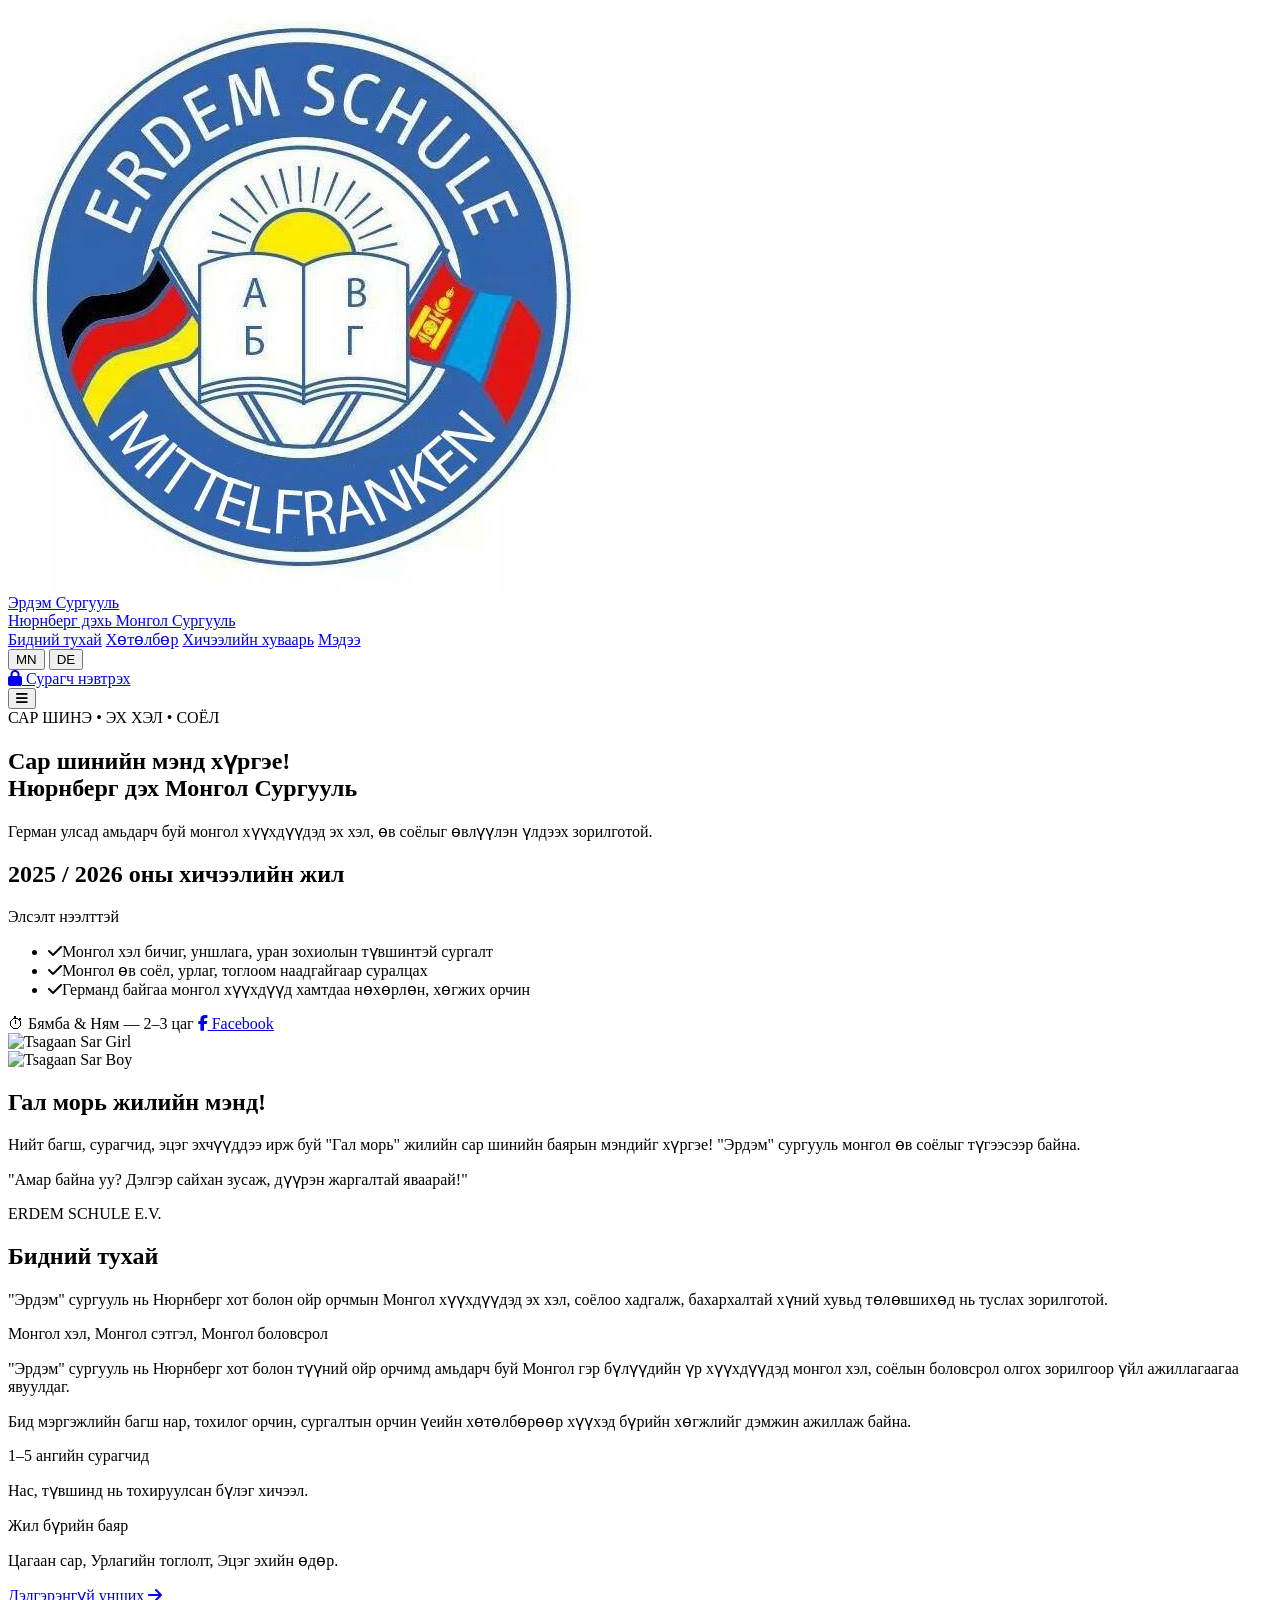
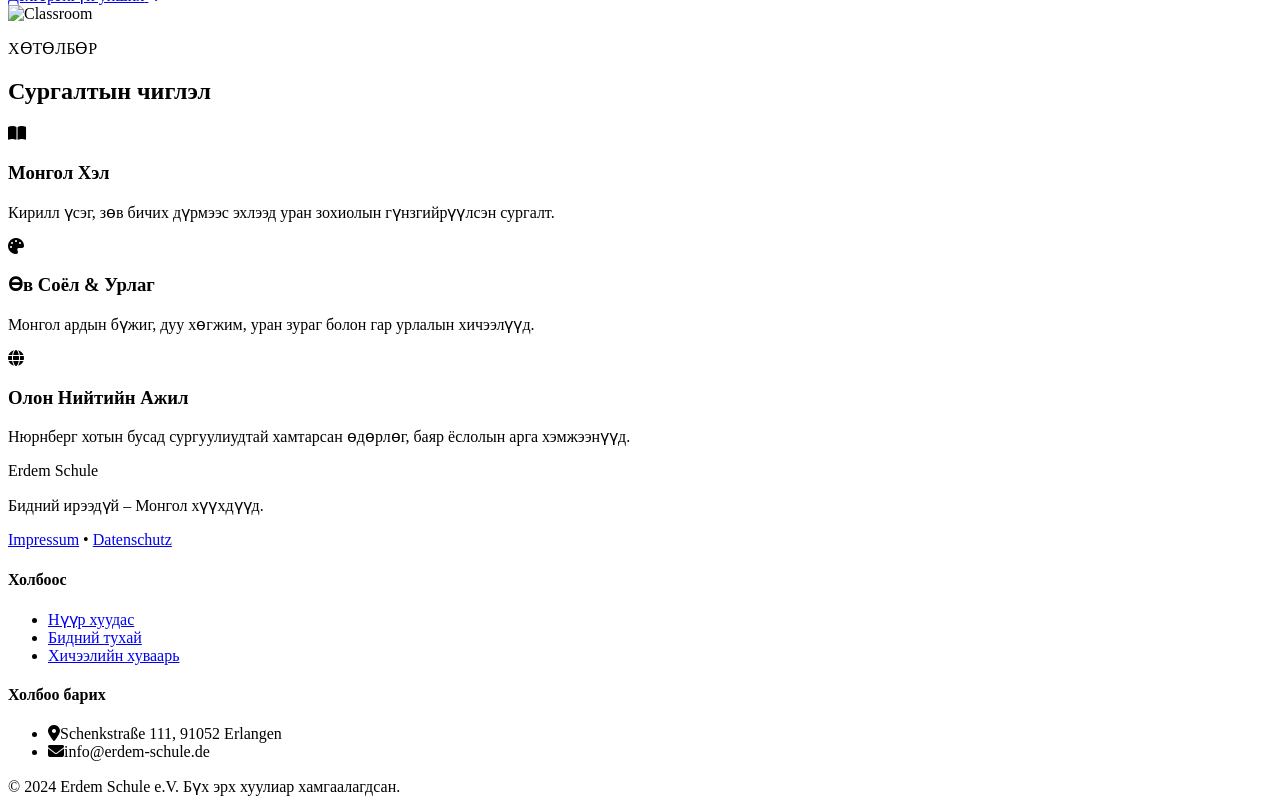
==== commit 14157955: "advent remove add tsagaan sar enviroment" ====
--- a/index.html
+++ b/index.html
@@ -4,9 +4,7 @@
   <meta charset="UTF-8" />
   <meta name="viewport" content="width=device-width, initial-scale=1.0" />
   <title>Erdem Schule – Монгол Сургууль</title>
-
   <link href="https://fonts.googleapis.com/css2?family=Lato:wght@300;400;700&family=Playfair+Display:wght@400;700&display=swap" rel="stylesheet"/>
-
   <script src="https://cdn.tailwindcss.com"></script>
   <script>
     tailwind.config = {
@@ -29,7 +27,6 @@
       },
     };
   </script>
-
   <link rel="stylesheet" href="https://cdnjs.cloudflare.com/ajax/libs/font-awesome/6.4.0/css/all.min.css"/>
 </head>
 
@@ -37,211 +34,133 @@
 
 <header class="fixed top-0 left-0 w-full bg-white/95 backdrop-blur shadow z-50 transition-all duration-300">
   <div class="w-full max-w-7xl mx-auto px-4 flex items-center justify-between h-20 gap-4">
-
     <a href="#hero" class="flex items-center gap-3 group shrink-0">
-      <img src="images/logo.jpg" alt="Logo"
-           class="w-12 h-12 rounded-full shadow border border-gray-100 group-hover:scale-105 transition-transform" />
+      <img src="images/logo.jpg" alt="Logo" class="w-12 h-12 rounded-full shadow border border-gray-100 group-hover:scale-105 transition-transform" />
       <div class="leading-tight">
-        <div class="font-serif text-base md:text-lg font-bold text-primary tracking-wide"
-             data-lang="logo-title">
-          Erdem Schule
-        </div>
-        <div class="text-[10px] md:text-[11px] uppercase tracking-[0.18em] text-gray-500"
-             data-lang="logo-subtitle">
-          MONGOLISCHE SCHULE NÜRNBERG
-        </div>
+        <div class="font-serif text-base md:text-lg font-bold text-primary tracking-wide" data-lang="logo-title">Erdem Schule</div>
+        <div class="text-[10px] md:text-[11px] uppercase tracking-[0.18em] text-gray-500" data-lang="logo-subtitle">MONGOLISCHE SCHULE NÜRNBERG</div>
       </div>
     </a>
-
-    <nav id="navLinks"
-         class="hidden md:flex md:static md:bg-transparent md:shadow-none
-                md:flex-row md:items-center md:gap-6 md:flex-nowrap
-                absolute top-20 left-0 right-0 bg-white shadow-md
-                flex-col gap-4 px-6 py-6 border-t md:border-t-0">
-
+    <nav id="navLinks" class="hidden md:flex md:static md:bg-transparent md:shadow-none md:flex-row md:items-center md:gap-6 md:flex-nowrap absolute top-20 left-0 right-0 bg-white shadow-md flex-col gap-4 px-6 py-6 border-t md:border-t-0">
       <div class="flex flex-col md:flex-row md:items-center md:gap-6 gap-4">
-        <a href="#about" data-lang="about"
-           class="text-gray-700 hover:text-primary font-medium transition text-sm">
-          Бидний тухай
-        </a>
-        <a href="#program" data-lang="program"
-           class="text-gray-700 hover:text-primary font-medium transition text-sm">
-          Хөтөлбөр
-        </a>
-        <a href="schedule.html" data-lang="nav-schedule"
-           class="text-gray-700 hover:text-primary font-medium transition text-sm whitespace-nowrap">
-          Хичээлийн хуваарь
-        </a>
-        <a href="https://www.facebook.com/erdemschule" target="_blank" data-lang="news"
-           class="text-gray-700 hover:text-primary font-medium transition text-sm">
-          Мэдээ
-        </a>
-      </div>
-
+        <a href="#about" data-lang="about" class="text-gray-700 hover:text-primary font-medium transition text-sm">Бидний тухай</a>
+        <a href="#program" data-lang="program" class="text-gray-700 hover:text-primary font-medium transition text-sm">Хөтөлбөр</a>
+        <a href="schedule.html" data-lang="nav-schedule" class="text-gray-700 hover:text-primary font-medium transition text-sm whitespace-nowrap">Хичээлийн хуваарь</a>
+        <a href="https://www.facebook.com/erdemschule" target="_blank" data-lang="news" class="text-gray-700 hover:text-primary font-medium transition text-sm">Мэдээ</a>
+      </div>
       <div class="flex items-center gap-3 md:ml-4 pt-4 border-t md:pt-0 md:border-t-0 md:border-l md:pl-4 border-gray-200">
-        <button class="lang-btn text-xs font-bold text-primary underline underline-offset-4"
-                onclick="changeLang('mn')">MN</button>
-        <button class="lang-btn text-xs font-bold text-gray-400 hover:text-primary"
-                onclick="changeLang('de')">DE</button>
-      </div>
-
-      <a href="classroom.html"
-         class="mt-2 md:mt-0 bg-gold text-white px-4 py-2 rounded-full
-                font-bold shadow hover:bg-[#b08b50] transition-all
-                flex items-center gap-2 text-xs md:text-sm shrink-0 whitespace-nowrap">
-        <i class="fa-solid fa-rocket text-xs"></i>
+        <button class="lang-btn text-xs font-bold text-primary underline underline-offset-4" onclick="changeLang('mn')">MN</button>
+        <button class="lang-btn text-xs font-bold text-gray-400 hover:text-primary" onclick="changeLang('de')">DE</button>
+      </div>
+      
+      <a href="#" onclick="return false;" class="mt-2 md:mt-0 bg-gray-400 text-white px-4 py-2 rounded-full font-bold shadow flex items-center gap-2 text-xs md:text-sm shrink-0 whitespace-nowrap cursor-not-allowed opacity-80" title="Түр хугацаанд хаалттай / Vorübergehend geschlossen">
+        <i class="fa-solid fa-lock text-xs"></i>
         <span data-lang="login">Сурагч нэвтрэх</span>
       </a>
+      
     </nav>
-
-    <!-- Mobile menu button -->
-    <button onclick="toggleNav()" class="md:hidden text-primary text-2xl p-2">
-      <i class="fa-solid fa-bars"></i>
-    </button>
+    <button onclick="toggleNav()" class="md:hidden text-primary text-2xl p-2"><i class="fa-solid fa-bars"></i></button>
   </div>
 </header>
-
 
 <section id="hero" class="relative w-full bg-primary text-white pt-28 pb-16 md:pt-28 md:pb-20 overflow-hidden scroll-mt-24">
   <div class="absolute inset-0 bg-gradient-to-br from-primary/95 to-primarySoft/90 z-0"></div>
-
   <div class="relative z-10 w-full max-w-6xl mx-auto px-6 grid md:grid-cols-2 gap-10 items-start">
     <div class="w-full">
       <div class="inline-block border border-white/20 bg-white/5 rounded-full px-3 py-1 mb-4">
-        <span
-          class="uppercase tracking-[0.25em] text-gold text-xs"
-          data-lang="hero-tagline"
-        >
-          🎄 ШИНЭ ЖИЛ • ЭХ ХЭЛ • СОЁЛ
-        </span>
-      </div>
-
-      <h1
-        class="text-3xl md:text-4xl lg:text-5xl font-serif font-bold leading-tight mb-6 drop-shadow-md"
-        data-lang="hero-title"
-      >
-        <span class="text-red-400 drop-shadow-lg font-serif italic whitespace-nowrap text-2xl md:text-4xl">🎄 Шинэ жилийн мэнд!</span><br />
+        <span class="uppercase tracking-[0.25em] text-gold text-xs" data-lang="hero-tagline">САР ШИНЭ • ЭХ ХЭЛ • СОЁЛ</span>
+      </div>
+      <h1 class="text-3xl md:text-4xl lg:text-5xl font-serif font-bold leading-tight mb-6 drop-shadow-md" data-lang="hero-title">
+        <span class="text-gold drop-shadow-lg font-serif italic whitespace-nowrap text-2xl md:text-4xl">Сар шинийн мэнд хүргэе!</span><br />
         Нюрнберг дэх <br />Монгол Сургууль
       </h1>
-
-      <p
-        class="text-gray-200 mb-8 text-sm md:text-base max-w-lg font-light leading-relaxed"
-        data-lang="hero-desc"
-      >
-        Герман улсад амьдарч буй монгол хүүхдүүдэд эх хэл, өв соёлыг өвлүүлэн үлдээх зорилготой.
-      </p>
-    </div>
-
+      <p class="text-gray-200 mb-8 text-sm md:text-base max-w-lg font-light leading-relaxed" data-lang="hero-desc">Герман улсад амьдарч буй монгол хүүхдүүдэд эх хэл, өв соёлыг өвлүүлэн үлдээх зорилготой.</p>
+    </div>
     <aside class="w-full bg-[#0e2a4e]/80 border border-white/10 p-6 rounded-2xl shadow-soft backdrop-blur-md text-sm mt-6 md:mt-0 relative">
       <div class="flex justify-between items-center mb-4 flex-wrap gap-2">
         <h2 class="text-base font-serif text-white" data-lang="hero-card-title">2025 / 2026 оны хичээлийн жил</h2>
         <span class="text-[10px] font-bold uppercase tracking-wide bg-gold/20 text-gold px-2 py-1 rounded-full border border-gold/50 whitespace-nowrap" data-lang="hero-card-chip">Элсэлт нээлттэй</span>
       </div>
       <ul class="space-y-3 text-gray-300 text-xs md:text-sm">
-        <li class="flex gap-3 items-start">
-          <i class="fa-solid fa-check text-gold text-[10px] mt-1 flex-shrink-0"></i>
-          <span data-lang="hero-card-li1">Монгол хэл бичиг, уншлага, уран зохиолын түвшинтэй сургалт</span>
-        </li>
-        <li class="flex gap-3 items-start">
-          <i class="fa-solid fa-check text-gold text-[10px] mt-1 flex-shrink-0"></i>
-          <span data-lang="hero-card-li2">Монгол өв соёл, урлаг, тоглоом наадгайгаар суралцах</span>
-        </li>
-        <li class="flex gap-3 items-start">
-          <i class="fa-solid fa-check text-gold text-[10px] mt-1 flex-shrink-0"></i>
-          <span data-lang="hero-card-li3">Германд байгаа монгол хүүхдүүд хамтдаа нөхөрлөн, хөгжих орчин</span>
-        </li>
+        <li class="flex gap-3 items-start"><i class="fa-solid fa-check text-gold text-[10px] mt-1 flex-shrink-0"></i><span data-lang="hero-card-li1">Монгол хэл бичиг, уншлага, уран зохиолын түвшинтэй сургалт</span></li>
+        <li class="flex gap-3 items-start"><i class="fa-solid fa-check text-gold text-[10px] mt-1 flex-shrink-0"></i><span data-lang="hero-card-li2">Монгол өв соёл, урлаг, тоглоом наадгайгаар суралцах</span></li>
+        <li class="flex gap-3 items-start"><i class="fa-solid fa-check text-gold text-[10px] mt-1 flex-shrink-0"></i><span data-lang="hero-card-li3">Германд байгаа монгол хүүхдүүд хамтдаа нөхөрлөн, хөгжих орчин</span></li>
       </ul>
       <div class="border-t border-white/10 mt-5 pt-3 text-[10px] md:text-xs text-gray-400 flex justify-between items-center font-medium">
         <span data-lang="hero-card-time">⏱ Бямба & Ням — 2–3 цаг</span>
-        <a href="https://www.facebook.com/erdemschule" target="_blank" class="text-gold hover:text-white transition-colors flex items-center gap-1.5">
-          <i class="fa-brands fa-facebook-f"></i> Facebook
-        </a>
+        <a href="https://www.facebook.com/erdemschule" target="_blank" class="text-gold hover:text-white transition-colors flex items-center gap-1.5"><i class="fa-brands fa-facebook-f"></i> Facebook</a>
       </div>
     </aside>
   </div>
 </section>
 
-
-<section id="about" class="py-24 bg-white relative scroll-mt-24">
+<section class="py-16 bg-white overflow-hidden scroll-mt-24">
+  <div class="container mx-auto px-6 max-w-6xl">
+    <div class="flex flex-col md:flex-row items-center gap-12">
+      <div class="md:w-1/2 relative flex gap-4">
+        <div class="w-1/2 pt-12"><img src="images/girl1.png" alt="Tsagaan Sar Girl" class="rounded-2xl shadow-soft border-4 border-gold bg-goldSoft/10"></div>
+        <div class="w-1/2"><img src="images/boy1.png" alt="Tsagaan Sar Boy" class="rounded-2xl shadow-soft border-4 border-gold bg-goldSoft/10"></div>
+      </div>
+      <div class="md:w-1/2 text-center md:text-left">
+        <h2 class="text-gold font-serif text-3xl md:text-4xl mb-4" data-lang="tsagaanSarTitle">Гал морь жилийн мэнд!</h2>
+        <div class="w-20 h-1 bg-gold mx-auto md:mx-0 mb-6"></div>
+        <p class="text-primary text-sm md:text-base leading-relaxed mb-6" data-lang="tsagaanSarDesc">
+          Нийт багш, сурагчид, эцэг эхчүүддээ ирж буй "Гал морь" жилийн сар шинийн баярын мэндийг хүргэе! "Эрдэм" сургууль монгол өв соёлыг түгээсээр байна.
+        </p>
+        <div class="bg-goldSoft/30 p-6 rounded-xl border-l-4 border-gold italic">
+          <p class="text-primary text-sm" data-lang="tsagaanSarWish">"Амар байна уу? Дэлгэр сайхан зусаж, дүүрэн жаргалтай яваарай!"</p>
+        </div>
+      </div>
+    </div>
+  </div>
+</section>
+
+<section id="about" class="py-24 bg-gray-50 relative scroll-mt-24">
   <div class="w-full max-w-6xl mx-auto px-6">
     <div class="text-center max-w-2xl mx-auto mb-16">
       <p class="uppercase text-[11px] font-bold tracking-[0.25em] text-gold mb-3">ERDEM SCHULE E.V.</p>
       <h2 class="font-serif text-3xl md:text-4xl font-bold text-primary mb-4" data-lang="about-title">Бидний тухай</h2>
       <div class="w-20 h-1 bg-gradient-to-r from-gold to-transparent mx-auto mb-6 rounded-full"></div>
-      <p class="text-sm md:text-base text-gray-600 leading-relaxed" data-lang="about-intro">
-        "Эрдэм" сургууль нь Нюрнберг хот болон ойр орчмын Монгол хүүхдүүдэд эх хэл, соёлоо хадгалж, бахархалтай хүний хувьд төлөвшихөд нь туслах зорилготой.
-      </p>
-    </div>
-
+      <p class="text-sm md:text-base text-gray-600 leading-relaxed" data-lang="about-intro">"Эрдэм" сургууль нь Нюрнберг хот болон ойр орчмын Монгол хүүхдүүдэд эх хэл, соёлоо хадгалж, бахархалтай хүний хувьд төлөвшихөд нь туслах зорилготой.</p>
+    </div>
     <div class="grid md:grid-cols-2 gap-12 items-center">
       <div class="order-2 md:order-1">
         <p class="text-primary font-bold text-lg mb-4" data-lang="about-tagline">Монгол хэл, Монгол сэтгэл, Монгол боловсрол</p>
-        <p class="text-sm md:text-base text-gray-600 mb-4 leading-relaxed" data-lang="about-text1">
-          "Эрдэм" сургууль нь Нюрнберг хот болон түүний ойр орчимд амьдарч буй Монгол гэр бүлүүдийн үр хүүхдүүдэд монгол хэл, соёлын боловсрол олгох зорилгоор үйл ажиллагаагаа явуулдаг.
-        </p>
-        <p class="text-sm md:text-base text-gray-600 mb-8 leading-relaxed" data-lang="about-text2">
-          Бид мэргэжлийн багш нар, тохилог орчин, сургалтын орчин үеийн хөтөлбөрөөр хүүхэд бүрийн хөгжлийг дэмжин ажиллаж байна.
-        </p>
-
+        <p class="text-sm md:text-base text-gray-600 mb-4 leading-relaxed" data-lang="about-text1">"Эрдэм" сургууль нь Нюрнберг хот болон түүний ойр орчимд амьдарч буй Монгол гэр бүлүүдийн үр хүүхдүүдэд монгол хэл, соёлын боловсрол олгох зорилгоор үйл ажиллагаагаа явуулдаг.</p>
+        <p class="text-sm md:text-base text-gray-600 mb-8 leading-relaxed" data-lang="about-text2">Бид мэргэжлийн багш нар, тохилог орчин, сургалтын орчин үеийн хөтөлбөрөөр хүүхэд бүрийн хөгжлийг дэмжин ажиллаж байна.</p>
         <div class="grid grid-cols-1 sm:grid-cols-2 gap-6 mb-8">
-          <div class="bg-gray-50 p-4 rounded-lg border border-gray-100">
-            <div class="font-bold text-primary text-base mb-1" data-lang="about-meta-1-title">1–5 ангийн сурагчид</div>
-            <p class="text-gray-500 text-xs leading-relaxed" data-lang="about-meta-1-desc">Нас, түвшинд нь тохируулсан бүлэг хичээл.</p>
-          </div>
-          <div class="bg-gray-50 p-4 rounded-lg border border-gray-100">
-            <div class="font-bold text-primary text-base mb-1" data-lang="about-meta-2-title">Жил бүрийн баяр</div>
-            <p class="text-gray-500 text-xs leading-relaxed" data-lang="about-meta-2-desc">Цагаан сар, Урлагийн тоглолт, Эцэг эхийн өдөр.</p>
-          </div>
+          <div class="bg-white p-4 rounded-lg border border-gray-100 shadow-sm"><div class="font-bold text-primary text-base mb-1" data-lang="about-meta-1-title">1–5 ангийн сурагчид</div><p class="text-gray-500 text-xs leading-relaxed" data-lang="about-meta-1-desc">Нас, түвшинд нь тохируулсан бүлэг хичээл.</p></div>
+          <div class="bg-white p-4 rounded-lg border border-gray-100 shadow-sm"><div class="font-bold text-primary text-base mb-1" data-lang="about-meta-2-title">Жил бүрийн баяр</div><p class="text-gray-500 text-xs leading-relaxed" data-lang="about-meta-2-desc">Цагаан сар, Урлагийн тоглолт, Эцэг эхийн өдөр.</p></div>
         </div>
-
-        <a href="#program" class="inline-flex items-center gap-2 text-primary font-bold text-sm md:text-base hover:translate-x-2 transition-transform">
-          <span data-lang="read-more">Дэлгэрэнгүй унших</span> <i class="fa-solid fa-arrow-right"></i>
-        </a>
-      </div>
-
+        <a href="#program" class="inline-flex items-center gap-2 text-primary font-bold text-sm md:text-base hover:translate-x-2 transition-transform"><span data-lang="read-more">Дэлгэрэнгүй унших</span> <i class="fa-solid fa-arrow-right"></i></a>
+      </div>
       <div class="relative order-1 md:order-2">
-        <div class="rounded-2xl overflow-hidden shadow-2xl border-4 border-white transform md:rotate-2 hover:rotate-0 transition-transform duration-500">
-          <img src="https://images.unsplash.com/photo-1509062522246-3755977927d7?auto=format&fit=crop&w=900&q=80" alt="Classroom" class="w-full h-full object-cover"/>
-        </div>
-        <div class="absolute -bottom-6 -left-6 bg-white shadow-xl rounded-xl p-5 border-l-4 border-gold hidden sm:block max-w-[250px]">
-          <div class="font-bold text-primary text-sm mb-1">Erdem Schule Nürnberg</div>
-          <div class="text-gray-500 text-xs leading-snug" data-lang="about-badge-text">Германд амьдарч буй монгол хүүхдүүдийн хамтын “жижиг Монгол” орчин.</div>
-        </div>
+        <div class="rounded-2xl overflow-hidden shadow-2xl border-4 border-white transform md:rotate-2 hover:rotate-0 transition-transform duration-500"><img src="https://images.unsplash.com/photo-1509062522246-3755977927d7?auto=format&fit=crop&w=900&q=80" alt="Classroom" class="w-full h-full object-cover"/></div>
       </div>
     </div>
   </div>
 </section>
 
-<section id="program" class="py-24 bg-[#f8f9fb] relative scroll-mt-24">
+<section id="program" class="py-24 bg-white relative scroll-mt-24">
   <div class="w-full max-w-6xl mx-auto px-6">
     <div class="text-center max-w-2xl mx-auto mb-16">
       <p class="uppercase text-[11px] font-bold tracking-[0.25em] text-gold mb-3" data-lang="services-label">ХӨТӨЛБӨР</p>
       <h2 class="font-serif text-3xl md:text-4xl font-bold text-primary mb-4" data-lang="services-title">Сургалтын чиглэл</h2>
       <div class="w-20 h-1 bg-gradient-to-r from-gold to-transparent mx-auto mb-6 rounded-full"></div>
-      <p class="text-sm md:text-base text-gray-600" data-lang="services-desc">Бид хүүхдийн нас сэтгэхүйн онцлогт тохирсон хөтөлбөрүүдийг санал болгодог.</p>
-    </div>
-
+    </div>
     <div class="grid md:grid-cols-3 gap-8">
       <article class="bg-white rounded-[18px] shadow-sm border border-gray-100 p-8 hover:shadow-xl hover:border-gold/40 hover:-translate-y-1 transition-all duration-300 group">
-        <div class="w-14 h-14 rounded-2xl bg-goldSoft/50 flex items-center justify-center mb-6 group-hover:bg-gold group-hover:text-white transition-colors">
-          <i class="fa-solid fa-book-open text-primary text-xl group-hover:text-white"></i>
-        </div>
+        <div class="w-14 h-14 rounded-2xl bg-goldSoft/50 flex items-center justify-center mb-6 group-hover:bg-gold group-hover:text-white transition-colors"><i class="fa-solid fa-book-open text-primary text-xl group-hover:text-white"></i></div>
         <h3 class="font-serif font-bold text-primary mb-3 text-lg md:text-xl" data-lang="card1-title">Монгол Хэл</h3>
         <p class="text-sm text-gray-600 leading-relaxed" data-lang="card1-desc">Кирилл үсэг, зөв бичих дүрмээс эхлээд уран зохиолын гүнзгийрүүлсэн сургалт.</p>
       </article>
-
       <article class="bg-white rounded-[18px] shadow-sm border border-gray-100 p-8 hover:shadow-xl hover:border-gold/40 hover:-translate-y-1 transition-all duration-300 group">
-        <div class="w-14 h-14 rounded-2xl bg-goldSoft/50 flex items-center justify-center mb-6 group-hover:bg-gold group-hover:text-white transition-colors">
-          <i class="fa-solid fa-palette text-primary text-xl group-hover:text-white"></i>
-        </div>
+        <div class="w-14 h-14 rounded-2xl bg-goldSoft/50 flex items-center justify-center mb-6 group-hover:bg-gold group-hover:text-white transition-colors"><i class="fa-solid fa-palette text-primary text-xl group-hover:text-white"></i></div>
         <h3 class="font-serif font-bold text-primary mb-3 text-lg md:text-xl" data-lang="card2-title">Өв Соёл & Урлаг</h3>
         <p class="text-sm text-gray-600 leading-relaxed" data-lang="card2-desc">Монгол ардын бүжиг, дуу хөгжим, уран зураг болон гар урлалын хичээлүүд.</p>
       </article>
-
       <article class="bg-white rounded-[18px] shadow-sm border border-gray-100 p-8 hover:shadow-xl hover:border-gold/40 hover:-translate-y-1 transition-all duration-300 group">
-        <div class="w-14 h-14 rounded-2xl bg-goldSoft/50 flex items-center justify-center mb-6 group-hover:bg-gold group-hover:text-white transition-colors">
-          <i class="fa-solid fa-globe text-primary text-xl group-hover:text-white"></i>
-        </div>
+        <div class="w-14 h-14 rounded-2xl bg-goldSoft/50 flex items-center justify-center mb-6 group-hover:bg-gold group-hover:text-white transition-colors"><i class="fa-solid fa-globe text-primary text-xl group-hover:text-white"></i></div>
         <h3 class="font-serif font-bold text-primary mb-3 text-lg md:text-xl" data-lang="card3-title">Олон Нийтийн Ажил</h3>
         <p class="text-sm text-gray-600 leading-relaxed" data-lang="card3-desc">Нюрнберг хотын бусад сургуулиудтай хамтарсан өдөрлөг, баяр ёслолын арга хэмжээнүүд.</p>
       </article>
@@ -249,113 +168,58 @@
   </div>
 </section>
 
-<footer class="bg-primary text-white pt-16 pb-8 mt-10">
+<footer class="bg-primary text-white pt-16 pb-8">
   <div class="w-full max-w-6xl mx-auto px-6">
     <div class="grid md:grid-cols-3 gap-12 mb-12">
       <div>
         <div class="font-serif text-2xl font-bold mb-4">Erdem Schule</div>
         <p class="text-gray-400 text-sm leading-relaxed max-w-xs" data-lang="footer-slogan">Бидний ирээдүй – Монгол хүүхдүүд.</p>
-
         <div class="mt-4 flex flex-wrap items-center gap-3 text-[11px] text-gray-400">
           <a href="impressum.html" class="hover:text-white transition-colors">Impressum</a>
           <span class="opacity-40">•</span>
           <a href="datenschutz.html" class="hover:text-white transition-colors">Datenschutz</a>
         </div>
       </div>
-
       <div>
         <h4 class="font-bold uppercase tracking-wider text-xs text-gold mb-6" data-lang="footer-links">Холбоос</h4>
         <ul class="space-y-3 text-sm text-gray-300">
           <li><a href="#hero" class="hover:text-white transition-colors hover:translate-x-1 inline-block" data-lang="home">Нүүр хуудас</a></li>
           <li><a href="#about" class="hover:text-white transition-colors hover:translate-x-1 inline-block" data-lang="about">Бидний тухай</a></li>
-          <li><a href="#program" class="hover:text-white transition-colors hover:translate-x-1 inline-block" data-lang="program">Хөтөлбөр</a></li>
           <li><a href="schedule.html" class="hover:text-white transition-colors hover:translate-x-1 inline-block" data-lang="nav-schedule">Хичээлийн хуваарь</a></li>
-          <li><a href="classroom.html" class="hover:text-white transition-colors hover:translate-x-1 inline-block" data-lang="login">Сурагч нэвтрэх</a></li>
         </ul>
       </div>
-
       <div>
         <h4 class="font-bold uppercase tracking-wider text-xs text-gold mb-6" data-lang="contact">Холбоо барих</h4>
         <ul class="space-y-4 text-sm text-gray-300 mb-4">
-          <li class="flex items-start gap-3">
-            <i class="fa-solid fa-location-dot mt-1 text-gold"></i>
-            <span>Easthaus, Schenkstraße 111, 91052 Erlangen</span>
-          </li>
-          <li class="flex items-start gap-3">
-            <i class="fa-solid fa-envelope mt-1 text-gold"></i>
-            <span>info@erdem-schule.de</span>
-          </li>
+          <li class="flex items-start gap-3"><i class="fa-solid fa-location-dot mt-1 text-gold"></i><span>Schenkstraße 111, 91052 Erlangen</span></li>
+          <li class="flex items-start gap-3"><i class="fa-solid fa-envelope mt-1 text-gold"></i><span>info@erdem-schule.de</span></li>
         </ul>
-
-        <div>
-          <div class="text-xs text-gray-400 mb-2">Standort</div>
-          <div class="w-full h-48 md:h-56 rounded-lg overflow-hidden border border-white/20">
-            <iframe
-              src="https://www.google.com/maps/embed?pb=!1m18!1m12!1m3!1d3745.1500757620165!2d11.017182509139152!3d49.586304758894975!2m3!1f0!2f0!3f0!3m2!1i1024!2i768!4f13.1!3m3!1m2!1s0x47a1f93a61cfffff%3A0xcd2344798ff3e5e7!2sTreffpunkt%20R%C3%B6thelheimpark!5e1!3m2!1sen!2sde!4v1763829225403!5m2!1sen!2sde"
-              width="100%"
-              height="100%"
-              style="border:0;"
-              allowfullscreen=""
-              loading="lazy"
-              referrerpolicy="no-referrer-when-downgrade"
-            ></iframe>
-            
-          </div>
-        </div>
-      </div>
-    </div>
-
+      </div>
+    </div>
     <div class="border-t border-white/10 pt-8 flex flex-col md:flex-row items-center justify-between gap-4 text-xs text-gray-500">
       <span data-lang="copyright">© 2024 Erdem Schule e.V. Бүх эрх хуулиар хамгаалагдсан.</span>
-      <a href="https://www.facebook.com/erdemschule" target="_blank" class="w-8 h-8 flex items-center justify-center rounded-full border border-white/20 text-gray-400 hover:bg-white hover:text-primary transition-all">
-        <i class="fa-brands fa-facebook-f"></i>
-      </a>
     </div>
   </div>
 </footer>
 
 <style>
-  .snowflake {
-    position: fixed;
-    top: -20px;
-    color: white;
-    font-size: 1.2em;
-    font-family: Arial, sans-serif;
-    text-shadow: 0 0 5px rgba(255,255,255,0.8);
-    user-select: none;
-    z-index: 9999;
-    pointer-events: none;
-    animation-name: fall;
-    animation-timing-function: linear;
-    animation-fill-mode: forwards;
-  }
-  @keyframes fall {
-    to { transform: translateY(105vh) rotate(360deg); }
-  }
+  .snowflake { position: fixed; top: -20px; color: white; font-size: 1.2em; text-shadow: 0 0 5px rgba(255,255,255,0.8); z-index: 9999; pointer-events: none; animation-name: fall; animation-timing-function: linear; animation-fill-mode: forwards; }
+  @keyframes fall { to { transform: translateY(105vh) rotate(360deg); } }
 </style>
 <script>
   function createSnowflake() {
     const snow = document.createElement('div');
     snow.classList.add('snowflake');
-    snow.textContent = Math.random() > 0.5 ? '❄' : '❅'; // Хоёр төрлийн цас
-    
-    // Random байршил, хэмжээ, хурд
+    snow.textContent = Math.random() > 0.5 ? '❄' : '❅';
     snow.style.left = Math.random() * 100 + 'vw';
-    snow.style.fontSize = (Math.random() * 15 + 10) + 'px';
-    const duration = Math.random() * 5 + 5; // 5-10 секунд
+    const duration = Math.random() * 5 + 5;
     snow.style.animationDuration = duration + 's';
-    snow.style.opacity = Math.random() * 0.6 + 0.2;
-
     document.body.appendChild(snow);
     setTimeout(() => { snow.remove(); }, duration * 1000);
   }
-  // Цас орох давтамж
-  setInterval(createSnowflake, 300);
-</script>
-
-<script>
-const translations = {
-    // MONGOLIAN TRANSLATIONS
+  setInterval(createSnowflake, 400);
+
+  const translations = {
     mn: {
       about: 'Бидний тухай',
       program: 'Хөтөлбөр',
@@ -364,45 +228,30 @@
       'nav-schedule': 'Хичээлийн хуваарь',
       "logo-title": "Эрдэм Сургууль",
       "logo-subtitle": "Нюрнберг дэхь Монгол Сургууль",
-      
-      // ШИНЭЧИЛСЭН ХЭСЭГ: Tagline
-      "hero-tagline": "ЭХ ХЭЛ — БИДНИЙ БАХАРХАЛ",
-      
-      // ШИНЭЧИЛСЭН ХЭСЭГ: Hero Title (Урт учраас <br> ашиглаж мөр тасалсан нь дээр)
-      'hero-title': 'Нюрнберг хот орчмын монгол болон<br>хоёр соёлтой гэр бүлийн хүүхдүүдэд',
-      
+      "hero-tagline": "САР ШИНЭ • ЭХ ХЭЛ • СОЁЛ",
+      'hero-title': '<span class="text-gold">Сар шинийн мэнд хүргэе!</span><br />Нюрнберг дэх Монгол Сургууль',
       'hero-desc': 'Герман улсад амьдарч буй монгол хүүхдүүдэд эх хэл, өв соёлыг өвлүүлэн үлдээх зорилготой.',
-      'hero-btn': 'Цахим ангид нэвтрэх',
-      'hero-about-btn': 'Сургуулийн тухай',
-      'hero-info-children-label': 'Хүүхдүүд',
-      'hero-info-children-value': '1–5 анги',
-      'hero-info-time-label': 'Хэзээ',
-      'hero-info-time-value': 'Бямба, Ням гариг',
-      'hero-info-location-label': 'Хаана',
-      'hero-info-location-value': 'Нюрнберг, Герман',
       'hero-card-title': '2025 / 2026 оны хичээлийн жил',
       'hero-card-chip': 'Элсэлт нээлттэй',
       'hero-card-li1': 'Монгол хэл бичиг, уншлага, уран зохиолын түвшинтэй сургалт',
       'hero-card-li2': 'Монгол өв соёл, урлаг, тоглоом наадгайгаар суралцах',
       'hero-card-li3': 'Германд байгаа монгол хүүхдүүд хамтдаа нөхөрлөн, хөгжих орчин',
       'hero-card-time': '⏱ Бямба & Ням — 2–3 цаг',
+      'tsagaanSarTitle': 'Гал морь жилийн мэнд!',
+      'tsagaanSarDesc': 'Нийт багш, сурагчид, эцэг эхчүүддээ ирж буй "Гал морь" жилийн сар шинийн баярын мэндийг хүргэе! "Эрдэм" сургууль монгол өв соёлыг түгээсээр байна.',
+      'tsagaanSarWish': '"Амар байна уу? Дэлгэр сайхан зусаж, дүүрэн жаргалтай яваарай!"',
       'about-title': 'Бидний тухай',
       'about-intro': '"Эрдэм" сургууль нь Нюрнберг хот болон ойр орчмын Монгол хүүхдүүдэд эх хэл, соёлоо хадгалж, бахархалтай хүний хувьд төлөвшихөд нь туслах зорилготой.',
       'about-tagline': 'Монгол хэл, Монгол сэтгэл, Монгол боловсрол',
-      
-      // ШИНЭЧИЛСЭН ХЭСЭГ: About Text (хот, дүүрэг...)
-      'about-text1': '"Эрдэм" сургууль нь Нюрнберг хот, дүүрэг болон түүний ойр орчимд амьдарч буй Монгол гэр бүлүүдийн үр хүүхдүүдэд монгол хэл, соёлын боловсрол олгох зорилгоор үйл ажиллагаагаа явуулдаг.',
-      
+      'about-text1': '"Эрдэм" сургууль нь Нюрнберг хот болон түүний ойр орчимд амьдарч буй Монгол гэр бүлүүдийн үр хүүхдүүдэд монгол хэл, соёлын боловсрол олгох зорилгоор үйл ажиллагаагаа явуулдаг.',
       'about-text2': 'Бид мэргэжлийн багш нар, тохилог орчин, сургалтын орчин үеийн хөтөлбөрөөр хүүхэд бүрийн хөгжлийг дэмжин ажиллаж байна.',
       'about-meta-1-title': '1–5 ангийн сурагчид',
       'about-meta-1-desc': 'Нас, түвшинд нь тохируулсан бүлэг хичээл.',
       'about-meta-2-title': 'Жил бүрийн баяр',
       'about-meta-2-desc': 'Цагаан сар, Урлагийн тоглолт, Эцэг эхийн өдөр.',
-      'about-badge-text': 'Германд амьдарч буй монгол хүүхдүүдийн<br>хамтын “жижиг Монгол” орчин.',
       'read-more': 'Дэлгэрэнгүй унших',
       'services-label': 'ХӨТӨЛБӨР',
       'services-title': 'Сургалтын чиглэл',
-      'services-desc': 'Бид хүүхдийн нас сэтгэхүйн онцлогт тохирсон хөтөлбөрүүдийг санал болгодог.',
       'card1-title': 'Монгол Хэл',
       'card1-desc': 'Кирилл үсэг, зөв бичих дүрмээс эхлээд уран зохиолын гүнзгийрүүлсэн сургалт.',
       'card2-title': 'Өв Соёл & Урлаг',
@@ -415,7 +264,6 @@
       contact: 'Холбоо барих',
       copyright: '© 2024 Erdem Schule e.V. Бүх эрх хуулиар хамгаалагдсан.'
     },
-    // GERMAN TRANSLATIONS
     de: {
       about: 'Über uns',
       program: 'Programm',
@@ -424,52 +272,36 @@
       'nav-schedule': 'Stundenplan',
       "logo-title": "Erdem Schule",
       "logo-subtitle": "Mongolische Schule Nürnberg",
-      
-      // ШИНЭЧИЛСЭН ХЭСЭГ DE: Tagline
-      "hero-tagline": "MUTTERSPRACHE — UNSER STOLZ",
-      
-      // ШИНЭЧИЛСЭН ХЭСЭГ DE: Hero Title
-      'hero-title': 'Für Kinder aus mongolischen und<br>bikulturellen Familien in Nürnberg',
-      
-      'hero-desc': 'Unser Ziel ist es, mongolischen Kindern in Deutschland ihre Muttersprache, Kultur und Traditionen zu vermitteln.',
-      'hero-btn': 'Zum Online-Klassenzimmer',
-      'hero-about-btn': 'Über die Schule',
-      'hero-info-children-label': 'Kinder',
-      'hero-info-children-value': 'Klassen 1–5',
-      'hero-info-time-label': 'Wann',
-      'hero-info-time-value': 'Samstag & Sonntag',
-      'hero-info-time-value': 'Samstag & Sonntag',
-      'hero-info-location-label': 'Ort',
-      'hero-info-location-value': 'Nürnberg, Deutschland',
+      "hero-tagline": "NEUJAHR • SPRACHE • KULTUR",
+      'hero-title': '<span class="text-gold">Frohes Mondneujahr!</span><br />Mongolische Schule Nürnberg',
+      'hero-desc': 'Unser Ziel ist es, mongolischen Kindern in Deutschland ihre Muttersprache und Kultur zu vermitteln.',
       'hero-card-title': 'Schuljahr 2025 / 2026',
       'hero-card-chip': 'Einschreibung offen',
-      'hero-card-li1': 'Unterricht in mongolischer Sprache, Lesen und Literatur auf verschiedenen Niveaus',
-      'hero-card-li2': 'Mongolische Kultur, Kunst, Spiele und traditionelle Aktivitäten',
-      'hero-card-li3': 'Eine Umgebung, in der mongolische Kinder in Deutschland gemeinsam lernen und Freundschaften schließen',
-      'hero-card-time': '⏱ Samstag & Sonntag — 2–3 Stunden',
+      'hero-card-li1': 'Unterricht in mongolischer Sprache und Literatur',
+      'hero-card-li2': 'Mongolische Kultur, Kunst und Traditionen',
+      'hero-card-li3': 'Ein Umfeld für mongolische Kinder zum gemeinsamen Lernen',
+      'hero-card-time': '⏱ Sa & So — 2–3 Stunden',
+      'tsagaanSarTitle': 'Jahr des Feuer-Pferdes!',
+      'tsagaanSarDesc': 'Wir wünschen allen Lehrern und Eltern ein frohes mongolisches Neujahrsfest (Tsagaan Sar) im Jahr des Feuer-Pferdes. Die Erdem Schule pflegt weiterhin unsere Traditionen.',
+      'tsagaanSarWish': '"Frieden und Wohlstand für das kommende Jahr!"',
       'about-title': 'Über uns',
-      'about-intro': 'Die Erdem Schule hat das Ziel, mongolischen Kindern in Nürnberg und Umgebung zu helfen, ihre Muttersprache und Kultur zu bewahren und stolz darauf zu sein.',
-      'about-tagline': 'Mongolische Sprache, mongolischer Geist, mongolische Bildung',
-      
-      // ШИНЭЧИЛСЭН ХЭСЭГ DE: About Text
-      'about-text1': 'Die Erdem Schule bietet mongolische Sprach- und Kulturerziehung für Kinder aus mongolischen und bikulturellen Familien in der Stadt Nürnberg und den umliegenden Landkreisen.',
-      
-      'about-text2': 'Wir unterstützen die Entwicklung jedes Kindes mit professionellen Lehrern, einer angenehmen Umgebung und modernen Lehrplänen.',
-      'about-meta-1-title': 'Schüler der Klassen 1–5',
-      'about-meta-1-desc': 'Alters- und niveaugerechter Unterricht',
+      'about-intro': 'Die Erdem Schule hilft mongolischen Kindern in Nürnberg, ihre Sprache und Kultur zu bewahren.',
+      'about-tagline': 'Mongolische Sprache und Bildung',
+      'about-text1': 'Wir bieten Sprachunterricht für Kinder aus mongolischen Familien in Nürnberg und Umgebung.',
+      'about-text2': 'Mit qualifizierten Lehrern fördern wir die Entwicklung jedes Kindes.',
+      'about-meta-1-title': 'Klassen 1–5',
+      'about-meta-1-desc': 'Altersgerechte Gruppen.',
       'about-meta-2-title': 'Jährliche Feste',
-      'about-meta-2-desc': 'Neujahr, Kulturprogramme, Eltern-Kind-Tag',
-      'about-badge-text': "Ein 'kleines Mongolei'-Umfeld<br>für Kinder in Deutschland.",
+      'about-meta-2-desc': 'Tsagaan Sar, Kulturprogramme.',
       'read-more': 'Mehr lesen',
       'services-label': 'PROGRAMM',
       'services-title': 'Unsere Kurse',
-      'services-desc': 'Wir bieten Programme an, die auf das Alter und die Denkweise der Kinder zugeschnitten sind.',
-      'card1-title': 'Mongolische Sprache',
-      'card1-desc': 'Vom kyrillischen Alphabet und Rechtschreibung bis hin zu vertieftem Literaturunterricht.',
+      'card1-title': 'Sprache',
+      'card1-desc': 'Kyrillisches Alphabet und Literatur.',
       'card2-title': 'Kultur & Kunst',
-      'card2-desc': 'Mongolischer Volkstanz, Musik, Malerei und Handwerksunterricht.',
+      'card2-desc': 'Tanz, Musik und Handwerk.',
       'card3-title': 'Gemeinschaft',
-      'card3-desc': 'Gemeinsame Veranstaltungen und Feiern mit anderen Schulen in Nürnberg.',
+      'card3-desc': 'Veranstaltungen in Nürnberg.',
       'footer-slogan': 'Unsere Zukunft – mongolische Kinder.',
       'footer-links': 'Links',
       home: 'Startseite',
@@ -482,24 +314,14 @@
     const elements = document.querySelectorAll('[data-lang]');
     elements.forEach((el) => {
       const key = el.getAttribute('data-lang');
-      if (translations[lang][key]) {
-        // innerHTML ашиглаж байгаа тул span болон br тагууд ажиллана
-        el.innerHTML = translations[lang][key];
-      }
+      if (translations[lang][key]) { el.innerHTML = translations[lang][key]; }
     });
-
     document.querySelectorAll('.lang-btn').forEach((btn) => {
       btn.classList.remove('text-primary', 'underline');
       btn.classList.add('text-gray-400');
     });
-    if (lang === 'mn') {
-      document.querySelector('.lang-btn[onclick="changeLang(\'mn\')"]').classList.add('text-primary', 'underline');
-      document.querySelector('.lang-btn[onclick="changeLang(\'mn\')"]').classList.remove('text-gray-400');
-    } else {
-      document.querySelector('.lang-btn[onclick="changeLang(\'de\')"]').classList.add('text-primary', 'underline');
-      document.querySelector('.lang-btn[onclick="changeLang(\'de\')"]').classList.remove('text-gray-400');
-    }
-
+    const activeBtn = document.querySelector(`.lang-btn[onclick="changeLang('${lang}')"]`);
+    if (activeBtn) { activeBtn.classList.add('text-primary', 'underline'); activeBtn.classList.remove('text-gray-400'); }
     localStorage.setItem('erdemLang', lang);
   }
 
@@ -509,10 +331,7 @@
     nav.classList.toggle('flex');
   }
 
-  window.onload = () => {
-    const savedLang = localStorage.getItem('erdemLang') || 'mn';
-    changeLang(savedLang);
-  };
+  window.onload = () => { changeLang(localStorage.getItem('erdemLang') || 'mn'); };
 </script>
 </body>
 </html>
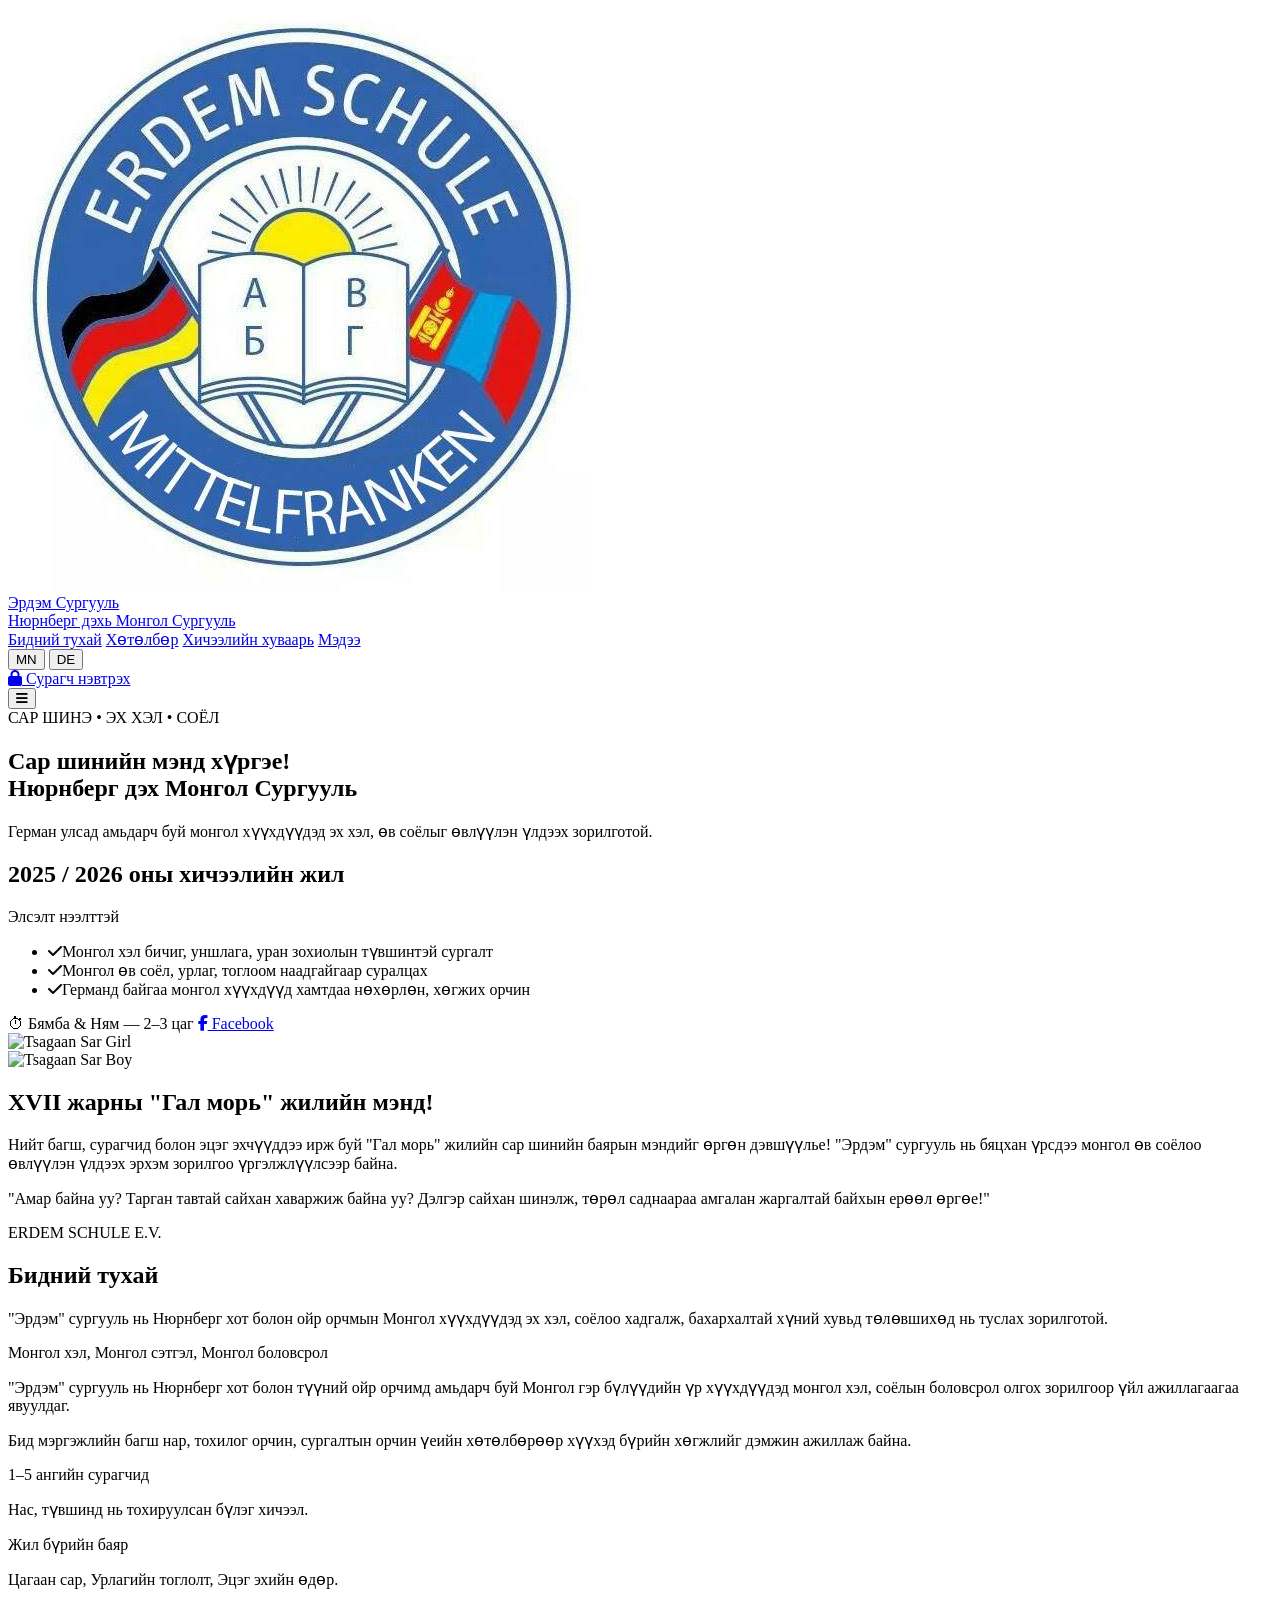
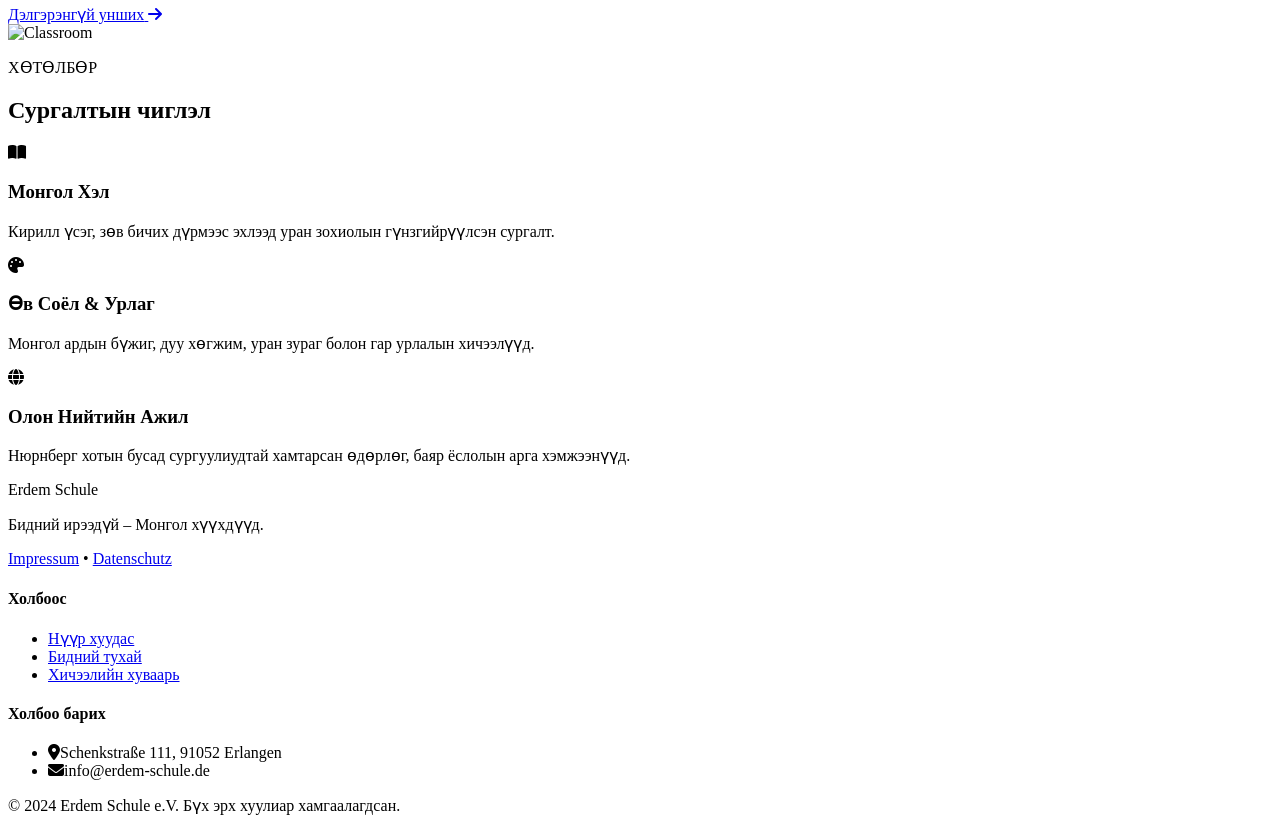
==== commit afea8374: "Fixing folder structure" ====
--- a/index.html
+++ b/index.html
@@ -108,7 +108,7 @@
           Нийт багш, сурагчид, эцэг эхчүүддээ ирж буй "Гал морь" жилийн сар шинийн баярын мэндийг хүргэе! "Эрдэм" сургууль монгол өв соёлыг түгээсээр байна.
         </p>
         <div class="bg-goldSoft/30 p-6 rounded-xl border-l-4 border-gold italic">
-          <p class="text-primary text-sm" data-lang="tsagaanSarWish">"Амар байна уу? Дэлгэр сайхан зусаж, дүүрэн жаргалтай яваарай!"</p>
+          <p class="text-primary text-sm" data-lang="tsagaanSarWish"></p>
         </div>
       </div>
     </div>
@@ -237,9 +237,9 @@
       'hero-card-li2': 'Монгол өв соёл, урлаг, тоглоом наадгайгаар суралцах',
       'hero-card-li3': 'Германд байгаа монгол хүүхдүүд хамтдаа нөхөрлөн, хөгжих орчин',
       'hero-card-time': '⏱ Бямба & Ням — 2–3 цаг',
-      'tsagaanSarTitle': 'Гал морь жилийн мэнд!',
-      'tsagaanSarDesc': 'Нийт багш, сурагчид, эцэг эхчүүддээ ирж буй "Гал морь" жилийн сар шинийн баярын мэндийг хүргэе! "Эрдэм" сургууль монгол өв соёлыг түгээсээр байна.',
-      'tsagaanSarWish': '"Амар байна уу? Дэлгэр сайхан зусаж, дүүрэн жаргалтай яваарай!"',
+      'tsagaanSarTitle': 'XVII жарны "Гал морь" жилийн мэнд!',
+      'tsagaanSarDesc': 'Нийт багш, сурагчид болон эцэг эхчүүддээ ирж буй "Гал морь" жилийн сар шинийн баярын мэндийг өргөн дэвшүүлье! "Эрдэм" сургууль нь бяцхан үрсдээ монгол өв соёлоо өвлүүлэн үлдээх эрхэм зорилгоо үргэлжлүүлсээр байна.',
+      'tsagaanSarWish': '"Амар байна уу? Тарган тавтай сайхан хаваржиж байна уу? Дэлгэр сайхан шинэлж, төрөл саднаараа амгалан жаргалтай байхын ерөөл өргөе!"',
       'about-title': 'Бидний тухай',
       'about-intro': '"Эрдэм" сургууль нь Нюрнберг хот болон ойр орчмын Монгол хүүхдүүдэд эх хэл, соёлоо хадгалж, бахархалтай хүний хувьд төлөвшихөд нь туслах зорилготой.',
       'about-tagline': 'Монгол хэл, Монгол сэтгэл, Монгол боловсрол',
@@ -282,8 +282,8 @@
       'hero-card-li3': 'Ein Umfeld für mongolische Kinder zum gemeinsamen Lernen',
       'hero-card-time': '⏱ Sa & So — 2–3 Stunden',
       'tsagaanSarTitle': 'Jahr des Feuer-Pferdes!',
-      'tsagaanSarDesc': 'Wir wünschen allen Lehrern und Eltern ein frohes mongolisches Neujahrsfest (Tsagaan Sar) im Jahr des Feuer-Pferdes. Die Erdem Schule pflegt weiterhin unsere Traditionen.',
-      'tsagaanSarWish': '"Frieden und Wohlstand für das kommende Jahr!"',
+      'tsagaanSarDesc': 'Wir wünschen allen Lehrkräften, Schülern und Eltern ein frohes mongolisches Neujahrsfest (Tsagaan Sar) im Jahr des Feuer-Pferdes! Die Erdem Schule setzt sich weiterhin dafür ein, unser kulturelles Erbe an die nächste Generation weiterzugeben.',
+      'tsagaanSarWish': '"Friede sei mit Ihnen! Wir wünschen Ihnen ein frohes Mondneujahrfest und mögen Sie im Kreise Ihrer Liebsten in Glück und Harmonie feiern!"',
       'about-title': 'Über uns',
       'about-intro': 'Die Erdem Schule hilft mongolischen Kindern in Nürnberg, ihre Sprache und Kultur zu bewahren.',
       'about-tagline': 'Mongolische Sprache und Bildung',
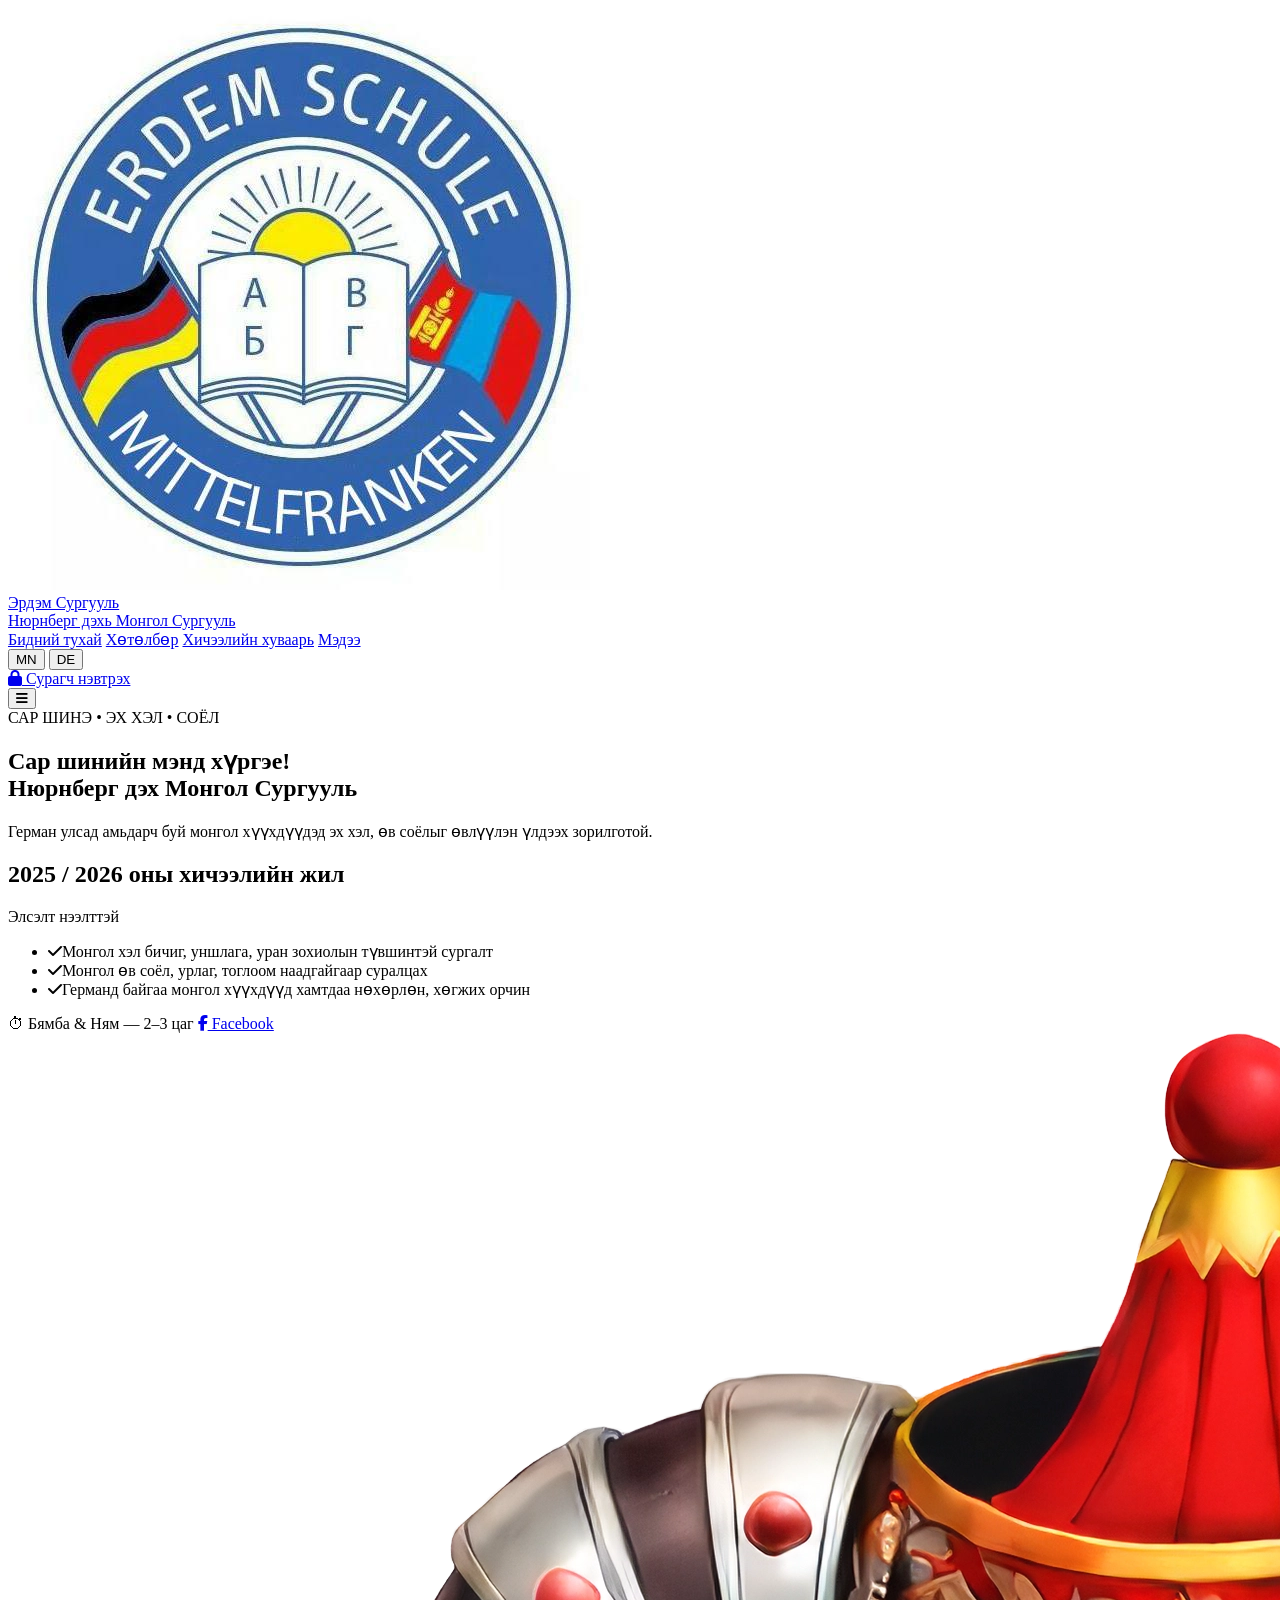
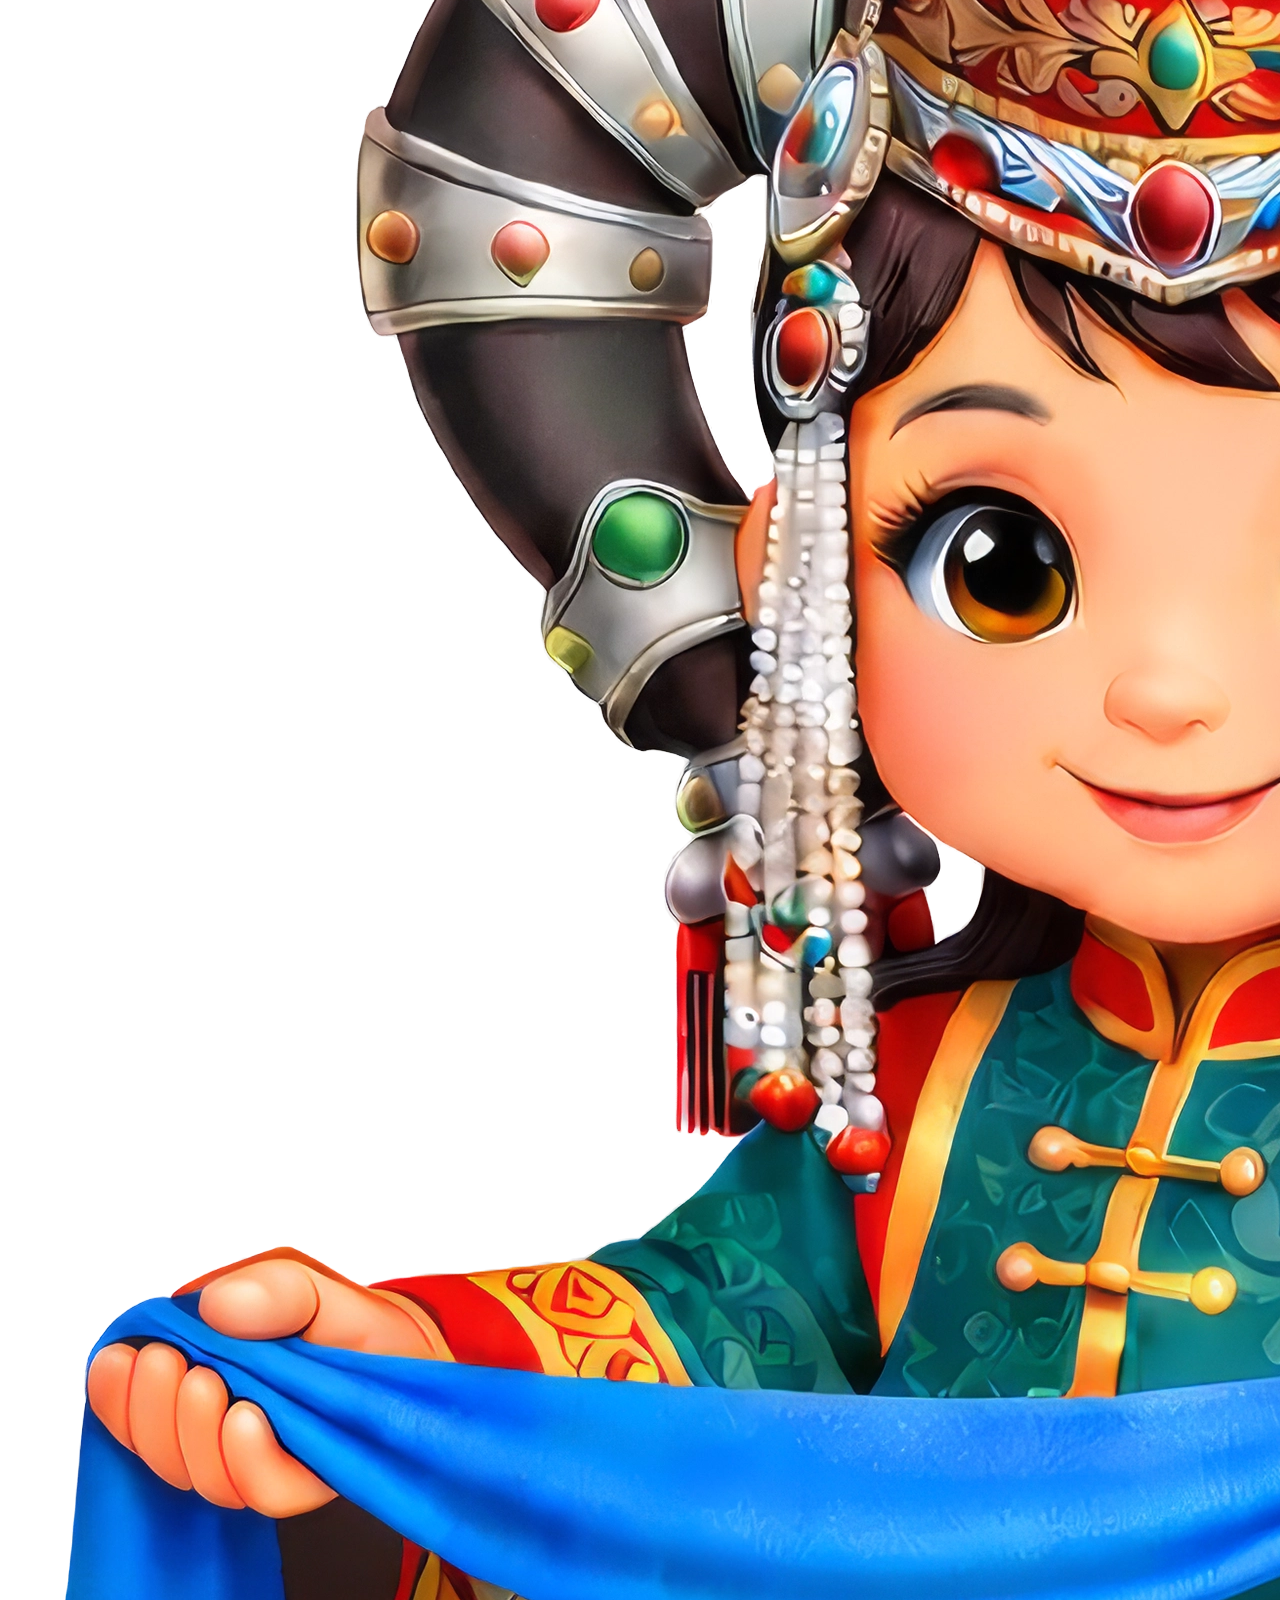
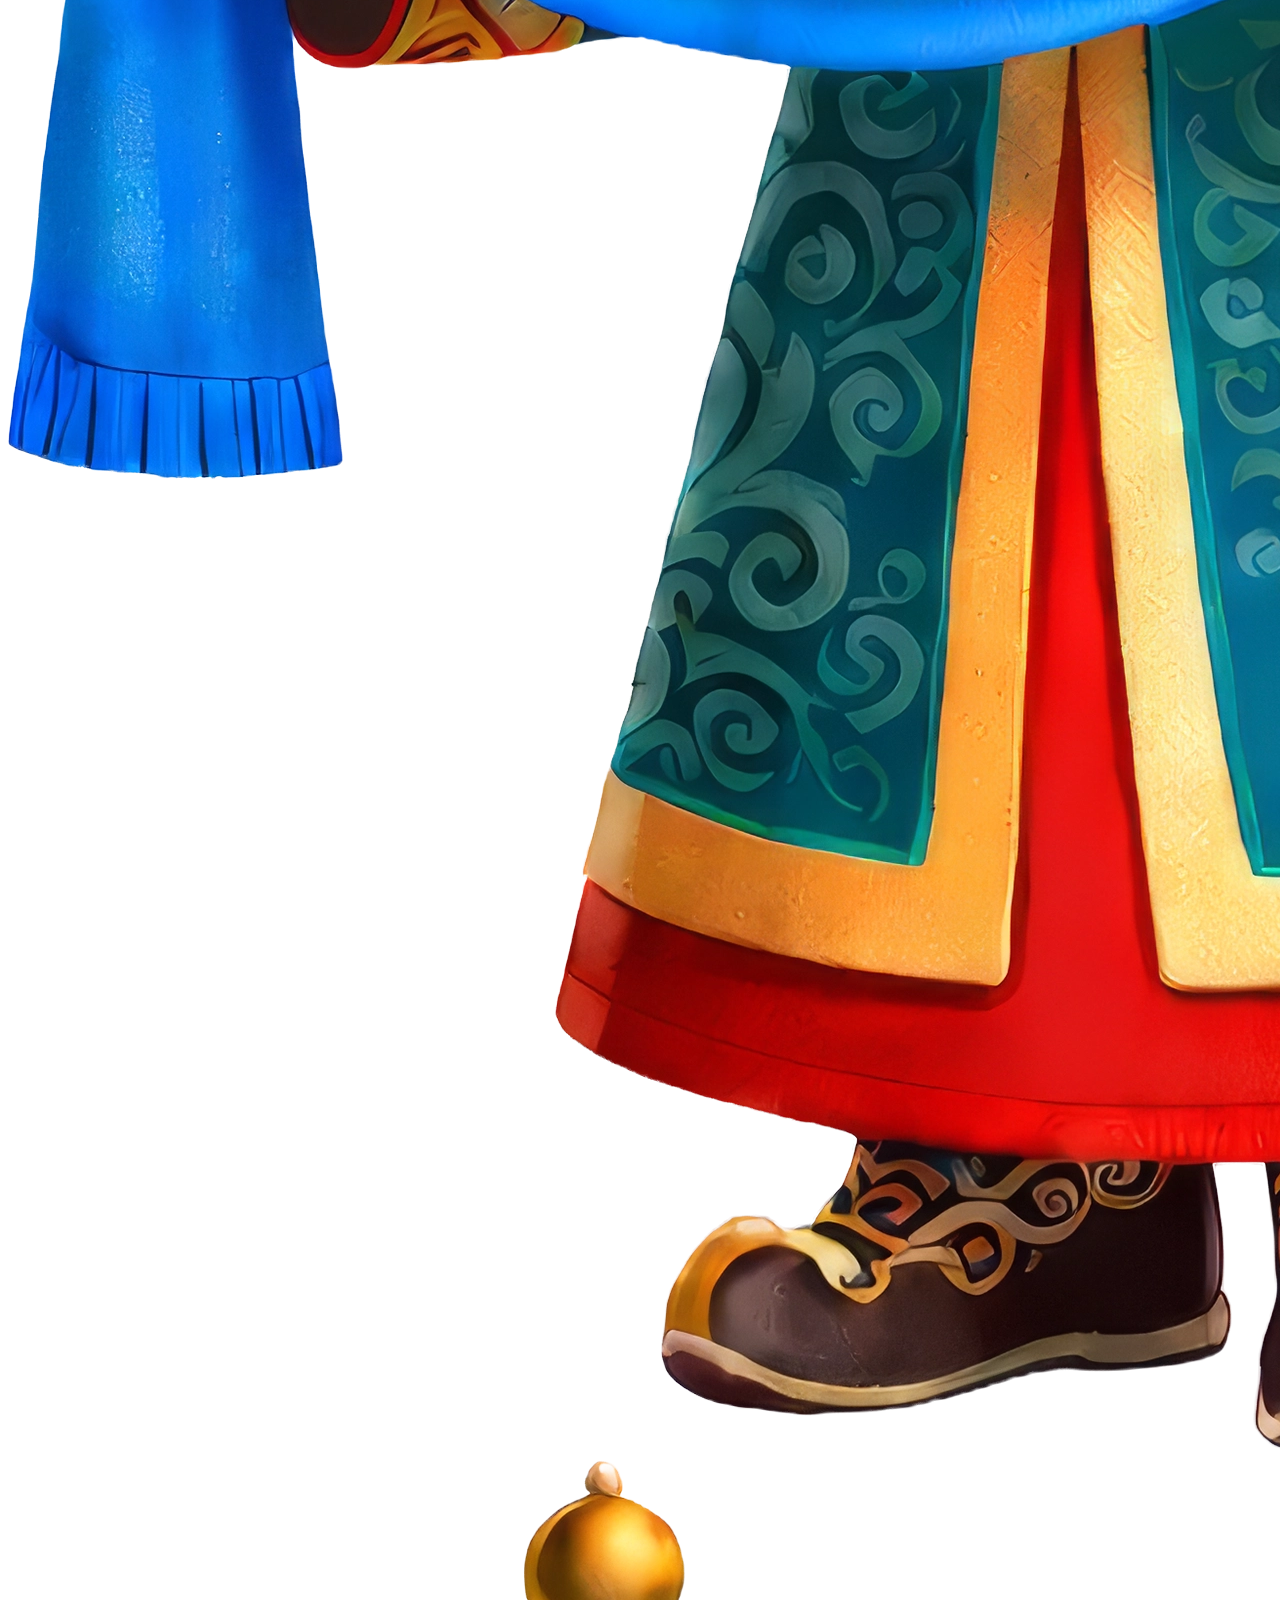
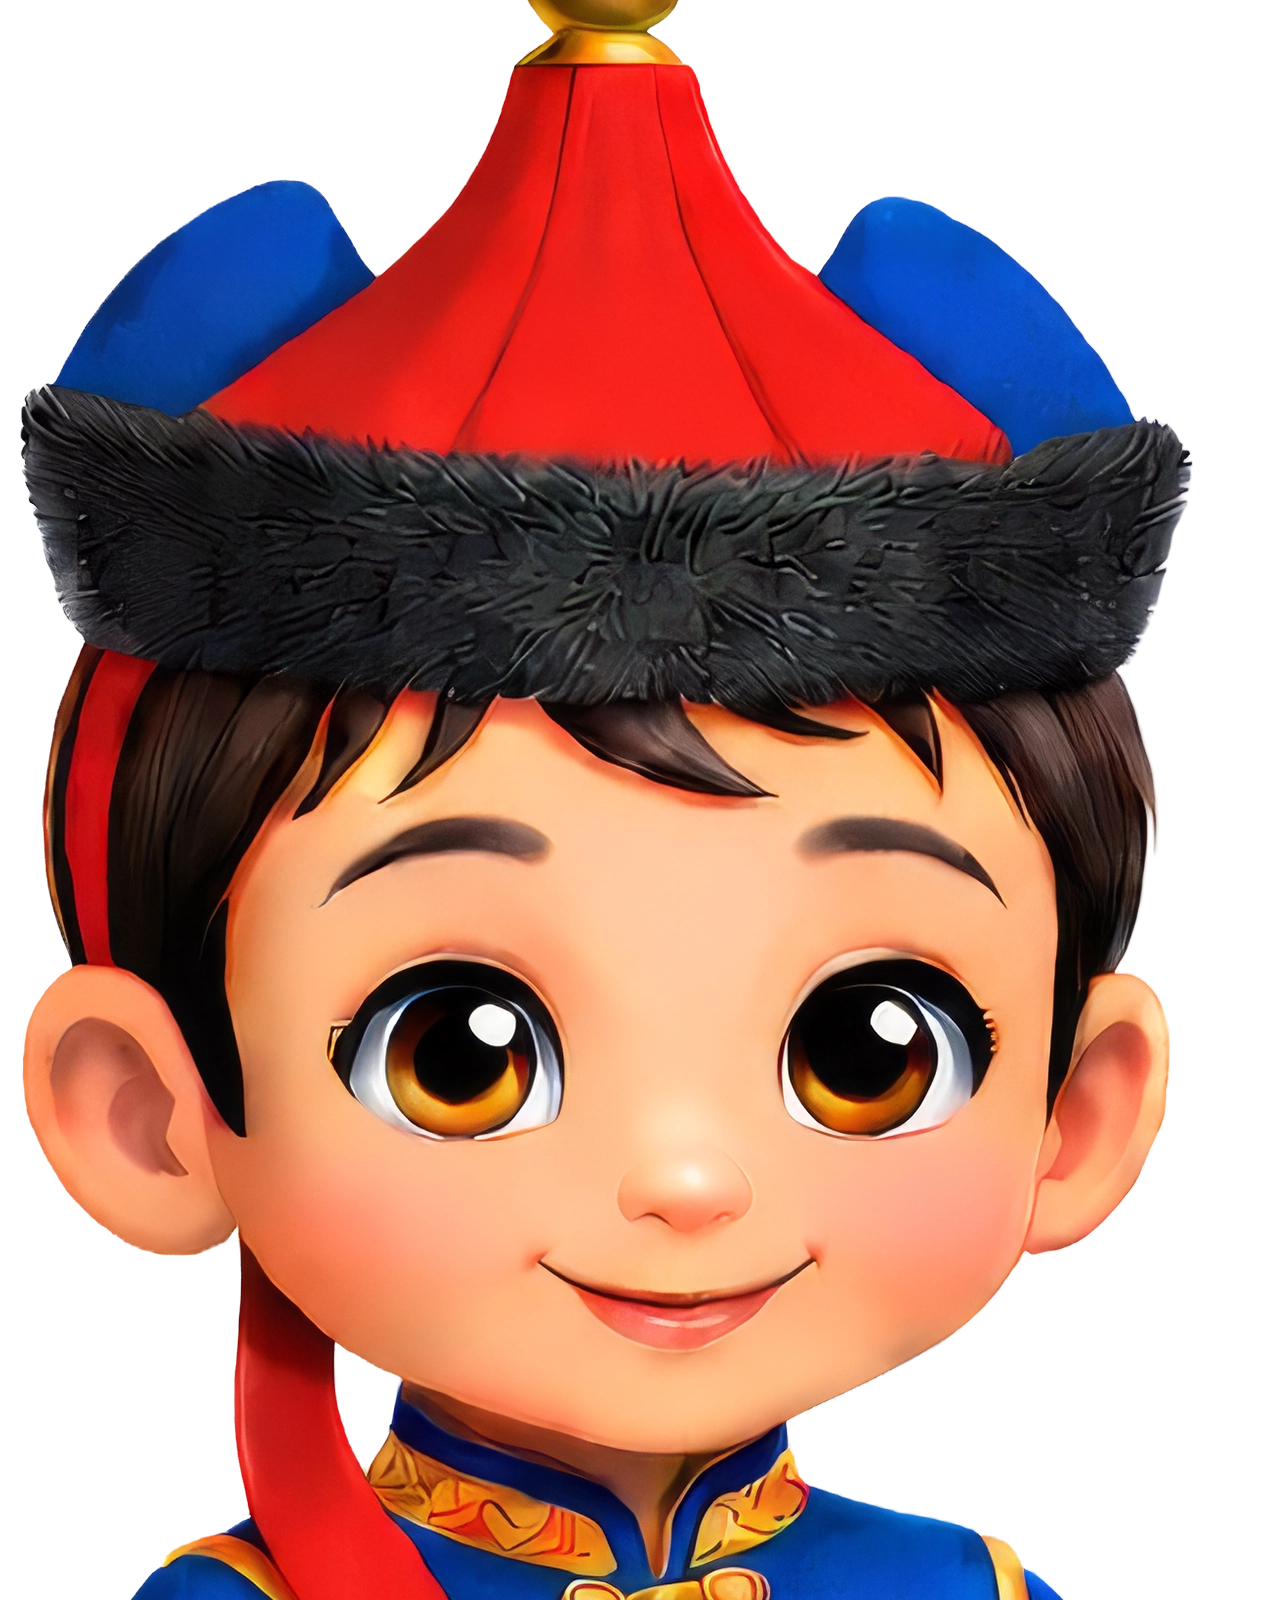
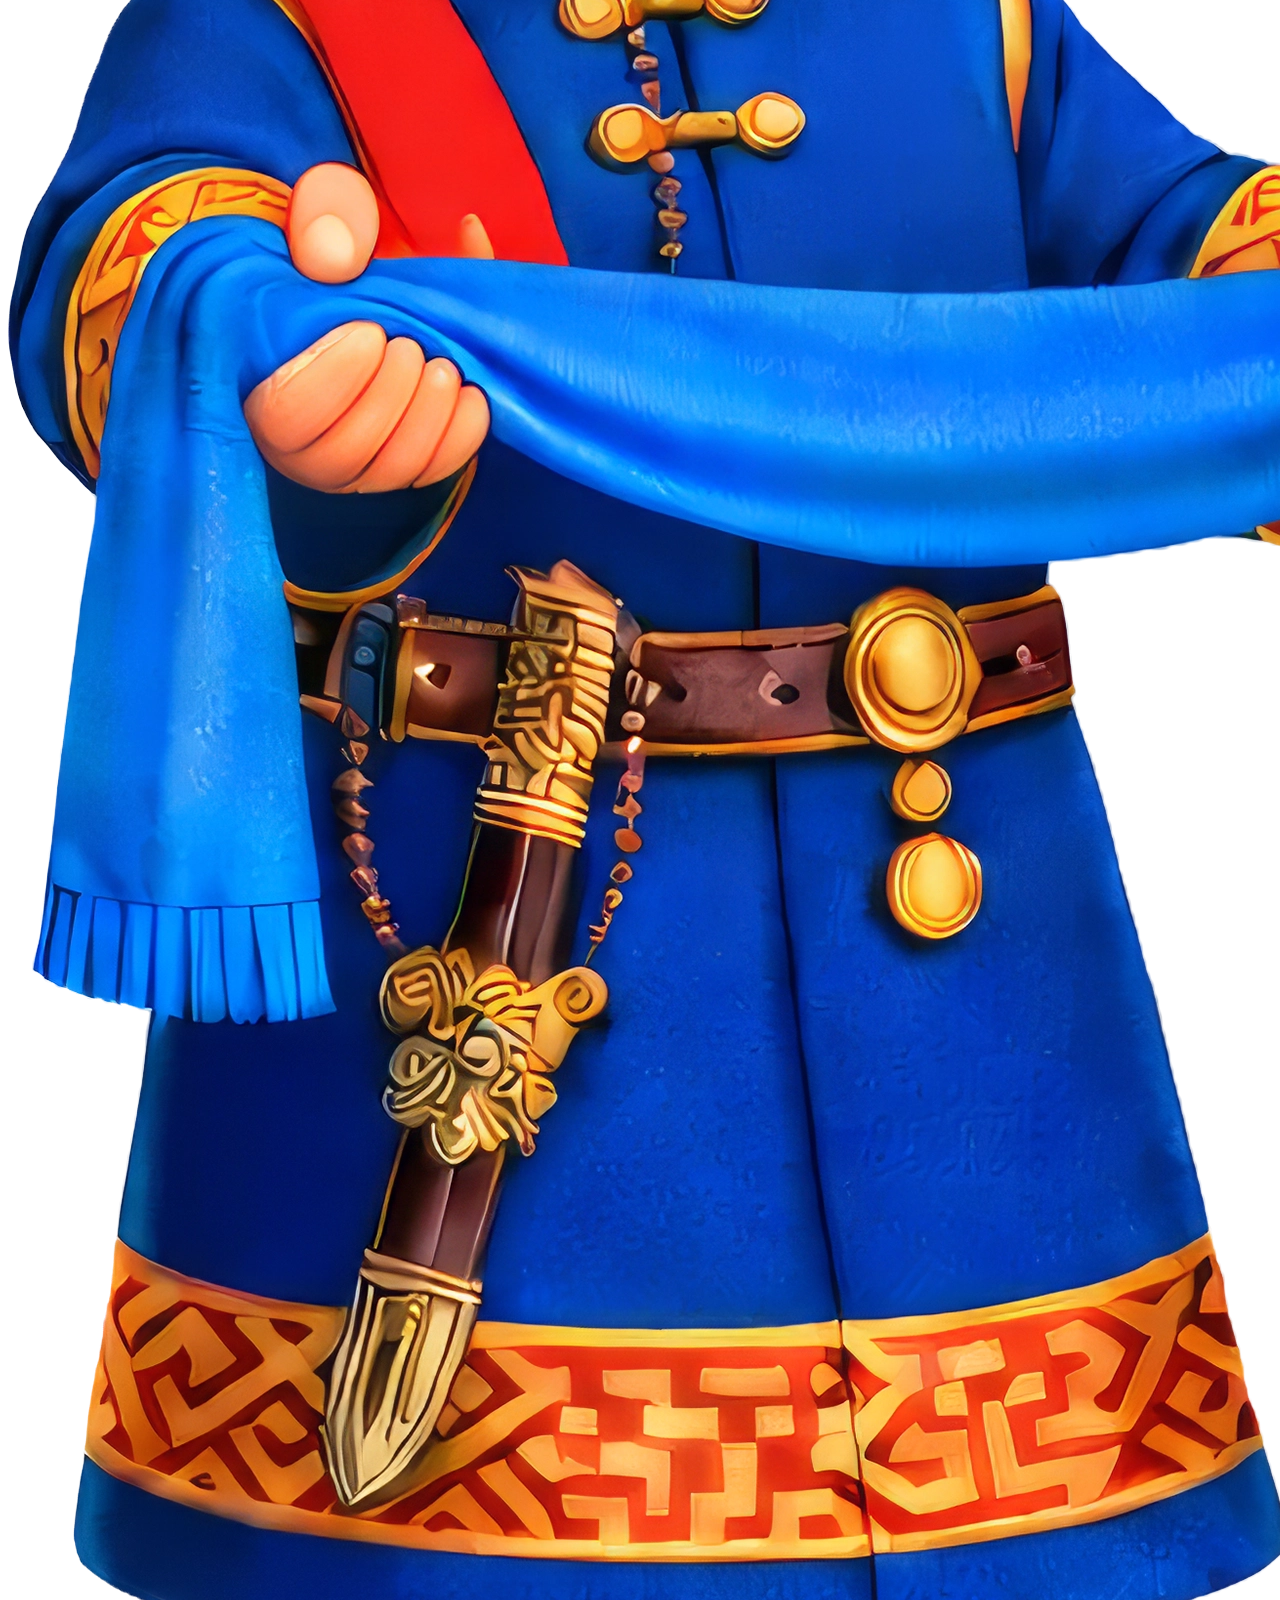
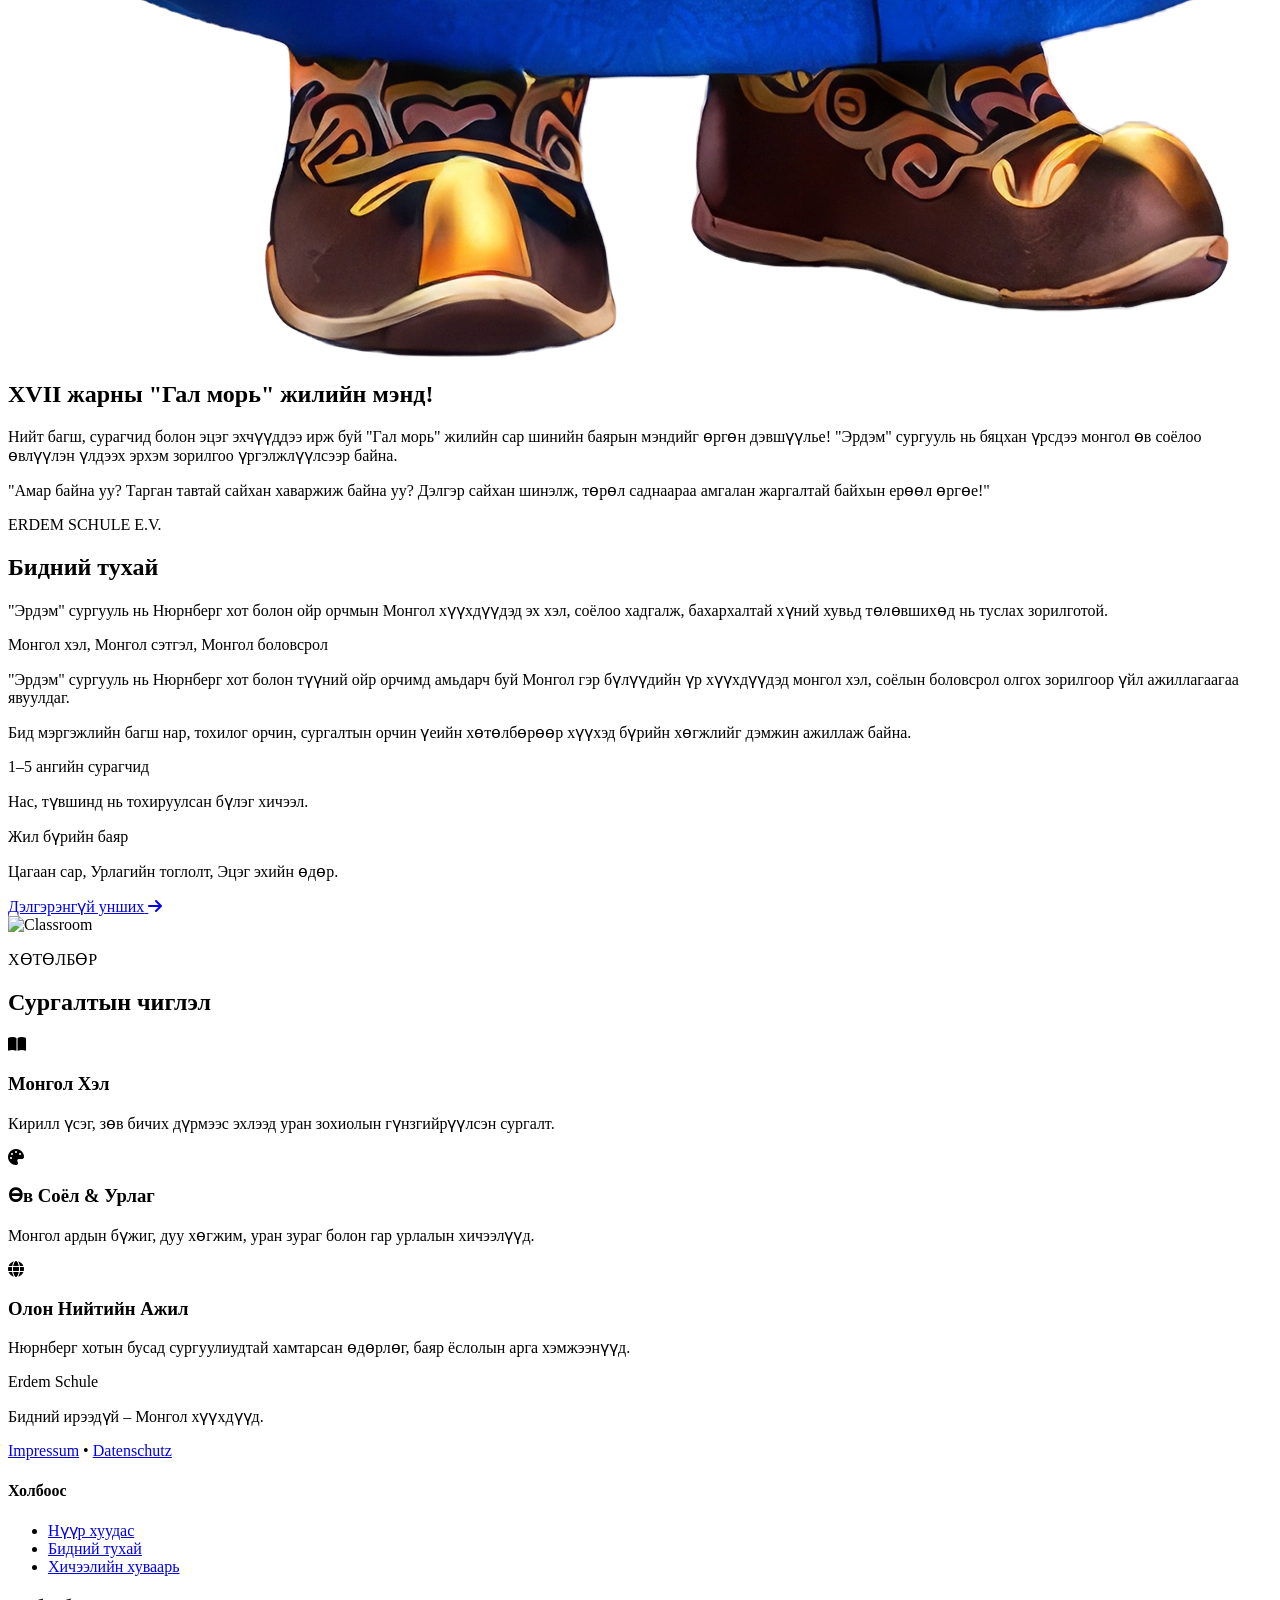
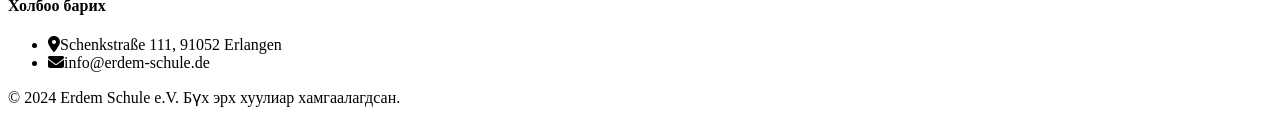
==== commit 01f1c7e4: "images size downgraded,  movement added" ====
--- a/index.html
+++ b/index.html
@@ -27,6 +27,25 @@
       },
     };
   </script>
+
+  <style>
+  /* Дээш доош хөвөх хөдөлгөөн */
+  @keyframes float {
+    0% { transform: translateY(0px); }
+    50% { transform: translateY(-15px); } /* 15px дээшлэх */
+    100% { transform: translateY(0px); }
+  }
+
+  .animate-float {
+    animation: float 4s ease-in-out infinite; /* 4 секундэд нэг удаа */
+  }
+
+  /* Хоёр дахь зурагт зориулсан удаашралтай хөдөлгөөн */
+  .animate-float-delay {
+    animation: float 4s ease-in-out infinite;
+    animation-delay: 2s; /* 2 секундын дараа эхэлнэ */
+  }
+  </style>
   <link rel="stylesheet" href="https://cdnjs.cloudflare.com/ajax/libs/font-awesome/6.4.0/css/all.min.css"/>
 </head>
 
@@ -97,10 +116,19 @@
 <section class="py-16 bg-white overflow-hidden scroll-mt-24">
   <div class="container mx-auto px-6 max-w-6xl">
     <div class="flex flex-col md:flex-row items-center gap-12">
-      <div class="md:w-1/2 relative flex gap-4">
-        <div class="w-1/2 pt-12"><img src="images/girl1.png" alt="Tsagaan Sar Girl" class="rounded-2xl shadow-soft border-4 border-gold bg-goldSoft/10"></div>
-        <div class="w-1/2"><img src="images/boy1.png" alt="Tsagaan Sar Boy" class="rounded-2xl shadow-soft border-4 border-gold bg-goldSoft/10"></div>
-      </div>
+      <div class="md:w-1/2 relative flex gap-4 justify-center items-end">
+  
+      <div class="w-1/2 pt-8">
+        <img src="images/girl1.webp" alt="Tsagaan Sar Girl" 
+            class="rounded-2xl shadow-soft border-4 border-gold bg-goldSoft/10 animate-float object-cover hover:scale-105 transition-transform duration-300">
+      </div>
+
+      <div class="w-1/2">
+        <img src="images/boy1.webp" alt="Tsagaan Sar Boy" 
+            class="rounded-2xl shadow-soft border-4 border-gold bg-goldSoft/10 animate-float-delay object-cover hover:scale-105 transition-transform duration-300">
+      </div>
+
+    </div>
       <div class="md:w-1/2 text-center md:text-left">
         <h2 class="text-gold font-serif text-3xl md:text-4xl mb-4" data-lang="tsagaanSarTitle">Гал морь жилийн мэнд!</h2>
         <div class="w-20 h-1 bg-gold mx-auto md:mx-0 mb-6"></div>
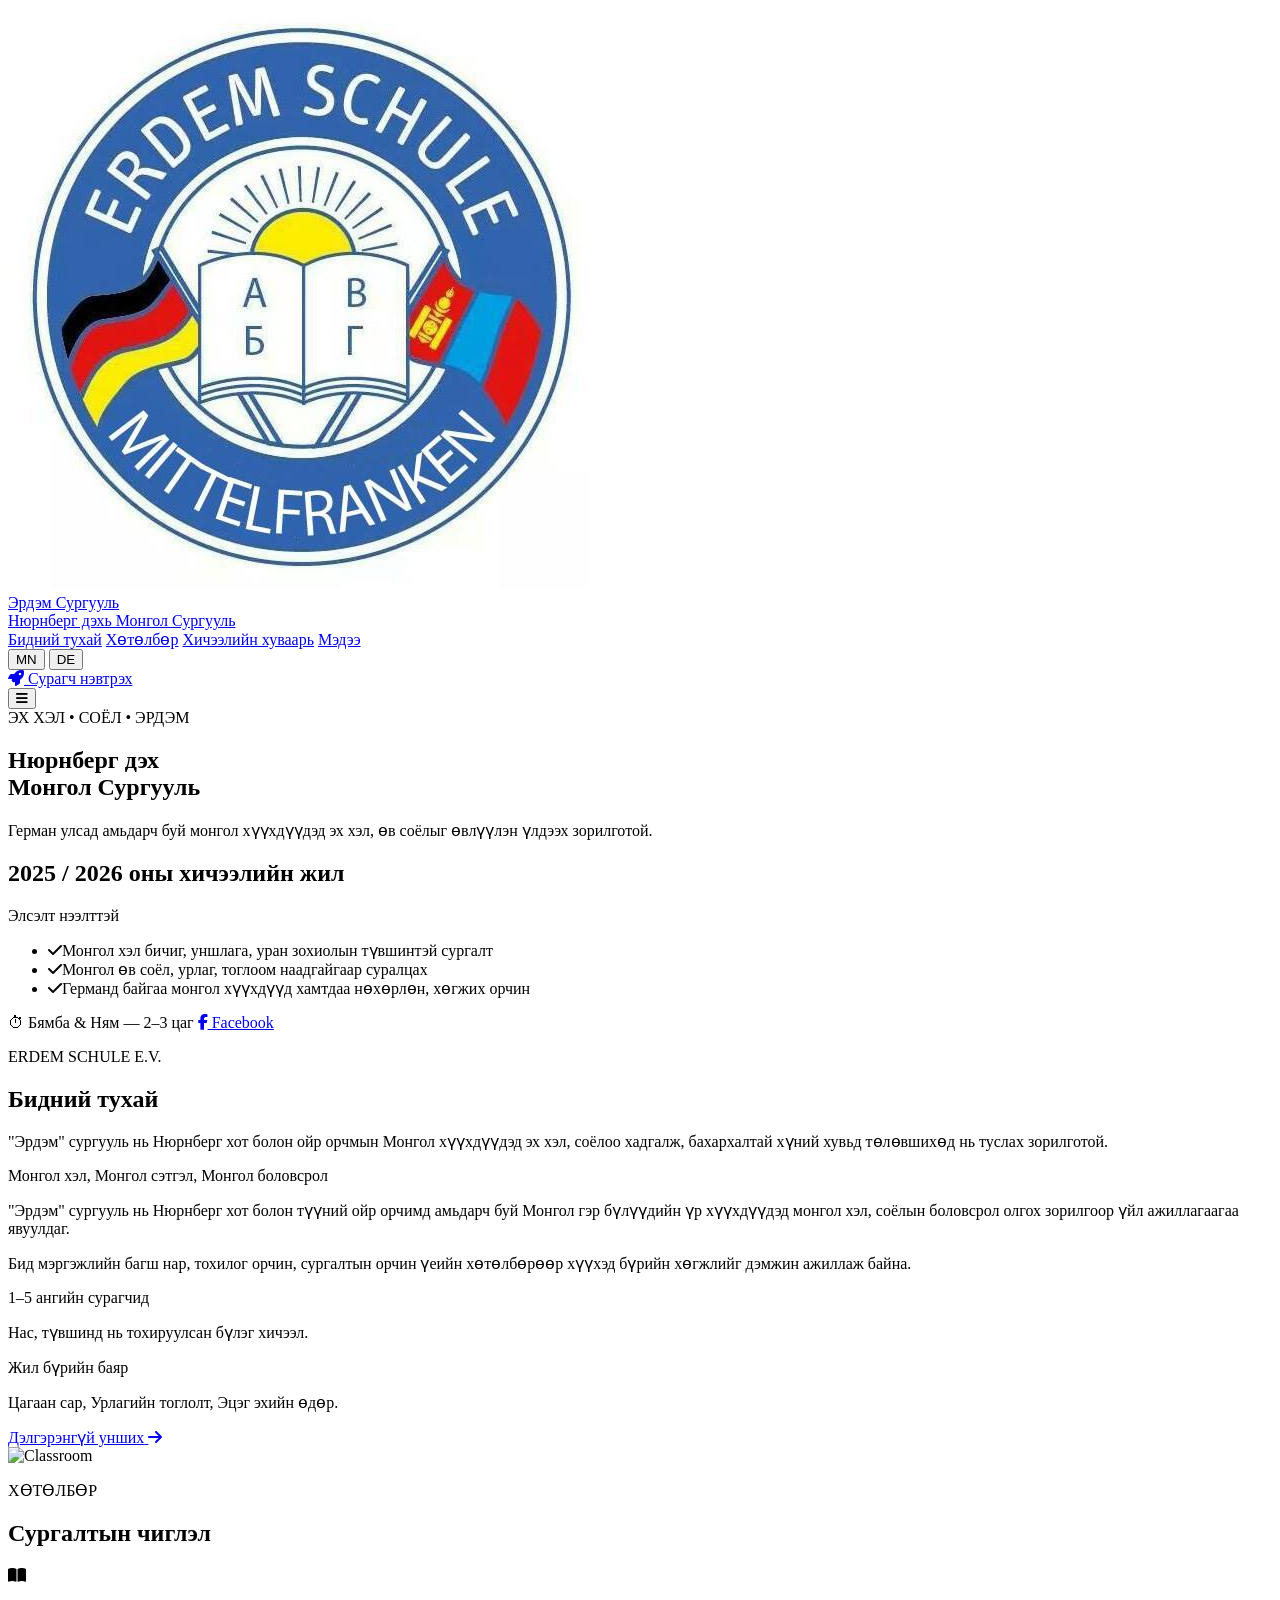
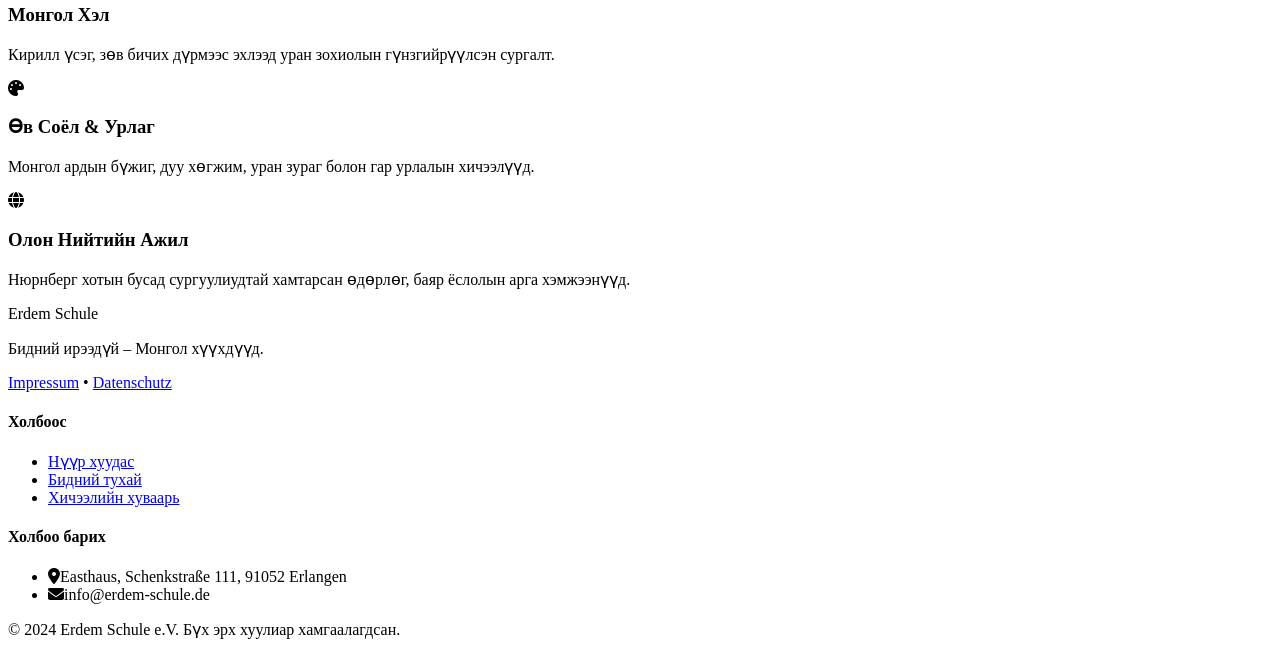
==== commit 186d81ad: "Removed tsagaan sar event" ====
--- a/index.html
+++ b/index.html
@@ -27,25 +27,6 @@
       },
     };
   </script>
-
-  <style>
-  /* Дээш доош хөвөх хөдөлгөөн */
-  @keyframes float {
-    0% { transform: translateY(0px); }
-    50% { transform: translateY(-15px); } /* 15px дээшлэх */
-    100% { transform: translateY(0px); }
-  }
-
-  .animate-float {
-    animation: float 4s ease-in-out infinite; /* 4 секундэд нэг удаа */
-  }
-
-  /* Хоёр дахь зурагт зориулсан удаашралтай хөдөлгөөн */
-  .animate-float-delay {
-    animation: float 4s ease-in-out infinite;
-    animation-delay: 2s; /* 2 секундын дараа эхэлнэ */
-  }
-  </style>
   <link rel="stylesheet" href="https://cdnjs.cloudflare.com/ajax/libs/font-awesome/6.4.0/css/all.min.css"/>
 </head>
 
@@ -72,11 +53,10 @@
         <button class="lang-btn text-xs font-bold text-gray-400 hover:text-primary" onclick="changeLang('de')">DE</button>
       </div>
       
-      <a href="#" onclick="return false;" class="mt-2 md:mt-0 bg-gray-400 text-white px-4 py-2 rounded-full font-bold shadow flex items-center gap-2 text-xs md:text-sm shrink-0 whitespace-nowrap cursor-not-allowed opacity-80" title="Түр хугацаанд хаалттай / Vorübergehend geschlossen">
-        <i class="fa-solid fa-lock text-xs"></i>
+      <a href="#" class="mt-2 md:mt-0 bg-gray-400 text-white px-4 py-2 rounded-full font-bold shadow flex items-center gap-2 text-xs md:text-sm shrink-0 whitespace-nowrap cursor-not-allowed" title="Тун удахгүй / Kommt bald">
+        <i class="fa-solid fa-rocket text-xs"></i>
         <span data-lang="login">Сурагч нэвтрэх</span>
       </a>
-      
     </nav>
     <button onclick="toggleNav()" class="md:hidden text-primary text-2xl p-2"><i class="fa-solid fa-bars"></i></button>
   </div>
@@ -87,10 +67,9 @@
   <div class="relative z-10 w-full max-w-6xl mx-auto px-6 grid md:grid-cols-2 gap-10 items-start">
     <div class="w-full">
       <div class="inline-block border border-white/20 bg-white/5 rounded-full px-3 py-1 mb-4">
-        <span class="uppercase tracking-[0.25em] text-gold text-xs" data-lang="hero-tagline">САР ШИНЭ • ЭХ ХЭЛ • СОЁЛ</span>
+        <span class="uppercase tracking-[0.25em] text-gold text-xs" data-lang="hero-tagline">ЭХ ХЭЛ • СОЁЛ • ЭРДЭМ</span>
       </div>
       <h1 class="text-3xl md:text-4xl lg:text-5xl font-serif font-bold leading-tight mb-6 drop-shadow-md" data-lang="hero-title">
-        <span class="text-gold drop-shadow-lg font-serif italic whitespace-nowrap text-2xl md:text-4xl">Сар шинийн мэнд хүргэе!</span><br />
         Нюрнберг дэх <br />Монгол Сургууль
       </h1>
       <p class="text-gray-200 mb-8 text-sm md:text-base max-w-lg font-light leading-relaxed" data-lang="hero-desc">Герман улсад амьдарч буй монгол хүүхдүүдэд эх хэл, өв соёлыг өвлүүлэн үлдээх зорилготой.</p>
@@ -113,37 +92,7 @@
   </div>
 </section>
 
-<section class="py-16 bg-white overflow-hidden scroll-mt-24">
-  <div class="container mx-auto px-6 max-w-6xl">
-    <div class="flex flex-col md:flex-row items-center gap-12">
-      <div class="md:w-1/2 relative flex gap-4 justify-center items-end">
-  
-      <div class="w-1/2 pt-8">
-        <img src="images/girl1.webp" alt="Tsagaan Sar Girl" 
-            class="rounded-2xl shadow-soft border-4 border-gold bg-goldSoft/10 animate-float object-cover hover:scale-105 transition-transform duration-300">
-      </div>
-
-      <div class="w-1/2">
-        <img src="images/boy1.webp" alt="Tsagaan Sar Boy" 
-            class="rounded-2xl shadow-soft border-4 border-gold bg-goldSoft/10 animate-float-delay object-cover hover:scale-105 transition-transform duration-300">
-      </div>
-
-    </div>
-      <div class="md:w-1/2 text-center md:text-left">
-        <h2 class="text-gold font-serif text-3xl md:text-4xl mb-4" data-lang="tsagaanSarTitle">Гал морь жилийн мэнд!</h2>
-        <div class="w-20 h-1 bg-gold mx-auto md:mx-0 mb-6"></div>
-        <p class="text-primary text-sm md:text-base leading-relaxed mb-6" data-lang="tsagaanSarDesc">
-          Нийт багш, сурагчид, эцэг эхчүүддээ ирж буй "Гал морь" жилийн сар шинийн баярын мэндийг хүргэе! "Эрдэм" сургууль монгол өв соёлыг түгээсээр байна.
-        </p>
-        <div class="bg-goldSoft/30 p-6 rounded-xl border-l-4 border-gold italic">
-          <p class="text-primary text-sm" data-lang="tsagaanSarWish"></p>
-        </div>
-      </div>
-    </div>
-  </div>
-</section>
-
-<section id="about" class="py-24 bg-gray-50 relative scroll-mt-24">
+<section id="about" class="py-24 bg-white relative scroll-mt-24">
   <div class="w-full max-w-6xl mx-auto px-6">
     <div class="text-center max-w-2xl mx-auto mb-16">
       <p class="uppercase text-[11px] font-bold tracking-[0.25em] text-gold mb-3">ERDEM SCHULE E.V.</p>
@@ -157,8 +106,8 @@
         <p class="text-sm md:text-base text-gray-600 mb-4 leading-relaxed" data-lang="about-text1">"Эрдэм" сургууль нь Нюрнберг хот болон түүний ойр орчимд амьдарч буй Монгол гэр бүлүүдийн үр хүүхдүүдэд монгол хэл, соёлын боловсрол олгох зорилгоор үйл ажиллагаагаа явуулдаг.</p>
         <p class="text-sm md:text-base text-gray-600 mb-8 leading-relaxed" data-lang="about-text2">Бид мэргэжлийн багш нар, тохилог орчин, сургалтын орчин үеийн хөтөлбөрөөр хүүхэд бүрийн хөгжлийг дэмжин ажиллаж байна.</p>
         <div class="grid grid-cols-1 sm:grid-cols-2 gap-6 mb-8">
-          <div class="bg-white p-4 rounded-lg border border-gray-100 shadow-sm"><div class="font-bold text-primary text-base mb-1" data-lang="about-meta-1-title">1–5 ангийн сурагчид</div><p class="text-gray-500 text-xs leading-relaxed" data-lang="about-meta-1-desc">Нас, түвшинд нь тохируулсан бүлэг хичээл.</p></div>
-          <div class="bg-white p-4 rounded-lg border border-gray-100 shadow-sm"><div class="font-bold text-primary text-base mb-1" data-lang="about-meta-2-title">Жил бүрийн баяр</div><p class="text-gray-500 text-xs leading-relaxed" data-lang="about-meta-2-desc">Цагаан сар, Урлагийн тоглолт, Эцэг эхийн өдөр.</p></div>
+          <div class="bg-gray-50 p-4 rounded-lg border border-gray-100 shadow-sm"><div class="font-bold text-primary text-base mb-1" data-lang="about-meta-1-title">1–5 ангийн сурагчид</div><p class="text-gray-500 text-xs leading-relaxed" data-lang="about-meta-1-desc">Нас, түвшинд нь тохируулсан бүлэг хичээл.</p></div>
+          <div class="bg-gray-50 p-4 rounded-lg border border-gray-100 shadow-sm"><div class="font-bold text-primary text-base mb-1" data-lang="about-meta-2-title">Жил бүрийн баяр</div><p class="text-gray-500 text-xs leading-relaxed" data-lang="about-meta-2-desc">Цагаан сар, Урлагийн тоглолт, Эцэг эхийн өдөр.</p></div>
         </div>
         <a href="#program" class="inline-flex items-center gap-2 text-primary font-bold text-sm md:text-base hover:translate-x-2 transition-transform"><span data-lang="read-more">Дэлгэрэнгүй унших</span> <i class="fa-solid fa-arrow-right"></i></a>
       </div>
@@ -169,7 +118,7 @@
   </div>
 </section>
 
-<section id="program" class="py-24 bg-white relative scroll-mt-24">
+<section id="program" class="py-24 bg-gray-50 relative scroll-mt-24">
   <div class="w-full max-w-6xl mx-auto px-6">
     <div class="text-center max-w-2xl mx-auto mb-16">
       <p class="uppercase text-[11px] font-bold tracking-[0.25em] text-gold mb-3" data-lang="services-label">ХӨТӨЛБӨР</p>
@@ -197,7 +146,7 @@
 </section>
 
 <footer class="bg-primary text-white pt-16 pb-8">
-  <div class="w-full max-w-6xl mx-auto px-6">
+  <div class="w-full max-w-7xl mx-auto px-6">
     <div class="grid md:grid-cols-3 gap-12 mb-12">
       <div>
         <div class="font-serif text-2xl font-bold mb-4">Erdem Schule</div>
@@ -219,7 +168,7 @@
       <div>
         <h4 class="font-bold uppercase tracking-wider text-xs text-gold mb-6" data-lang="contact">Холбоо барих</h4>
         <ul class="space-y-4 text-sm text-gray-300 mb-4">
-          <li class="flex items-start gap-3"><i class="fa-solid fa-location-dot mt-1 text-gold"></i><span>Schenkstraße 111, 91052 Erlangen</span></li>
+          <li class="flex items-start gap-3"><i class="fa-solid fa-location-dot mt-1 text-gold"></i><span>Easthaus, Schenkstraße 111, 91052 Erlangen</span></li>
           <li class="flex items-start gap-3"><i class="fa-solid fa-envelope mt-1 text-gold"></i><span>info@erdem-schule.de</span></li>
         </ul>
       </div>
@@ -230,23 +179,7 @@
   </div>
 </footer>
 
-<style>
-  .snowflake { position: fixed; top: -20px; color: white; font-size: 1.2em; text-shadow: 0 0 5px rgba(255,255,255,0.8); z-index: 9999; pointer-events: none; animation-name: fall; animation-timing-function: linear; animation-fill-mode: forwards; }
-  @keyframes fall { to { transform: translateY(105vh) rotate(360deg); } }
-</style>
 <script>
-  function createSnowflake() {
-    const snow = document.createElement('div');
-    snow.classList.add('snowflake');
-    snow.textContent = Math.random() > 0.5 ? '❄' : '❅';
-    snow.style.left = Math.random() * 100 + 'vw';
-    const duration = Math.random() * 5 + 5;
-    snow.style.animationDuration = duration + 's';
-    document.body.appendChild(snow);
-    setTimeout(() => { snow.remove(); }, duration * 1000);
-  }
-  setInterval(createSnowflake, 400);
-
   const translations = {
     mn: {
       about: 'Бидний тухай',
@@ -256,8 +189,8 @@
       'nav-schedule': 'Хичээлийн хуваарь',
       "logo-title": "Эрдэм Сургууль",
       "logo-subtitle": "Нюрнберг дэхь Монгол Сургууль",
-      "hero-tagline": "САР ШИНЭ • ЭХ ХЭЛ • СОЁЛ",
-      'hero-title': '<span class="text-gold">Сар шинийн мэнд хүргэе!</span><br />Нюрнберг дэх Монгол Сургууль',
+      "hero-tagline": "ЭХ ХЭЛ • СОЁЛ • ЭРДЭМ",
+      'hero-title': 'Нюрнберг дэх <br />Монгол Сургууль',
       'hero-desc': 'Герман улсад амьдарч буй монгол хүүхдүүдэд эх хэл, өв соёлыг өвлүүлэн үлдээх зорилготой.',
       'hero-card-title': '2025 / 2026 оны хичээлийн жил',
       'hero-card-chip': 'Элсэлт нээлттэй',
@@ -265,9 +198,6 @@
       'hero-card-li2': 'Монгол өв соёл, урлаг, тоглоом наадгайгаар суралцах',
       'hero-card-li3': 'Германд байгаа монгол хүүхдүүд хамтдаа нөхөрлөн, хөгжих орчин',
       'hero-card-time': '⏱ Бямба & Ням — 2–3 цаг',
-      'tsagaanSarTitle': 'XVII жарны "Гал морь" жилийн мэнд!',
-      'tsagaanSarDesc': 'Нийт багш, сурагчид болон эцэг эхчүүддээ ирж буй "Гал морь" жилийн сар шинийн баярын мэндийг өргөн дэвшүүлье! "Эрдэм" сургууль нь бяцхан үрсдээ монгол өв соёлоо өвлүүлэн үлдээх эрхэм зорилгоо үргэлжлүүлсээр байна.',
-      'tsagaanSarWish': '"Амар байна уу? Тарган тавтай сайхан хаваржиж байна уу? Дэлгэр сайхан шинэлж, төрөл саднаараа амгалан жаргалтай байхын ерөөл өргөе!"',
       'about-title': 'Бидний тухай',
       'about-intro': '"Эрдэм" сургууль нь Нюрнберг хот болон ойр орчмын Монгол хүүхдүүдэд эх хэл, соёлоо хадгалж, бахархалтай хүний хувьд төлөвшихөд нь туслах зорилготой.',
       'about-tagline': 'Монгол хэл, Монгол сэтгэл, Монгол боловсрол',
@@ -300,8 +230,8 @@
       'nav-schedule': 'Stundenplan',
       "logo-title": "Erdem Schule",
       "logo-subtitle": "Mongolische Schule Nürnberg",
-      "hero-tagline": "NEUJAHR • SPRACHE • KULTUR",
-      'hero-title': '<span class="text-gold">Frohes Mondneujahr!</span><br />Mongolische Schule Nürnberg',
+      "hero-tagline": "MUTTERSPRACHE • KULTUR • WISSEN",
+      'hero-title': 'Mongolische Schule Nürnberg',
       'hero-desc': 'Unser Ziel ist es, mongolischen Kindern in Deutschland ihre Muttersprache und Kultur zu vermitteln.',
       'hero-card-title': 'Schuljahr 2025 / 2026',
       'hero-card-chip': 'Einschreibung offen',
@@ -309,9 +239,6 @@
       'hero-card-li2': 'Mongolische Kultur, Kunst und Traditionen',
       'hero-card-li3': 'Ein Umfeld für mongolische Kinder zum gemeinsamen Lernen',
       'hero-card-time': '⏱ Sa & So — 2–3 Stunden',
-      'tsagaanSarTitle': 'Jahr des Feuer-Pferdes!',
-      'tsagaanSarDesc': 'Wir wünschen allen Lehrkräften, Schülern und Eltern ein frohes mongolisches Neujahrsfest (Tsagaan Sar) im Jahr des Feuer-Pferdes! Die Erdem Schule setzt sich weiterhin dafür ein, unser kulturelles Erbe an die nächste Generation weiterzugeben.',
-      'tsagaanSarWish': '"Friede sei mit Ihnen! Wir wünschen Ihnen ein frohes Mondneujahrfest und mögen Sie im Kreise Ihrer Liebsten in Glück und Harmonie feiern!"',
       'about-title': 'Über uns',
       'about-intro': 'Die Erdem Schule hilft mongolischen Kindern in Nürnberg, ihre Sprache und Kultur zu bewahren.',
       'about-tagline': 'Mongolische Sprache und Bildung',
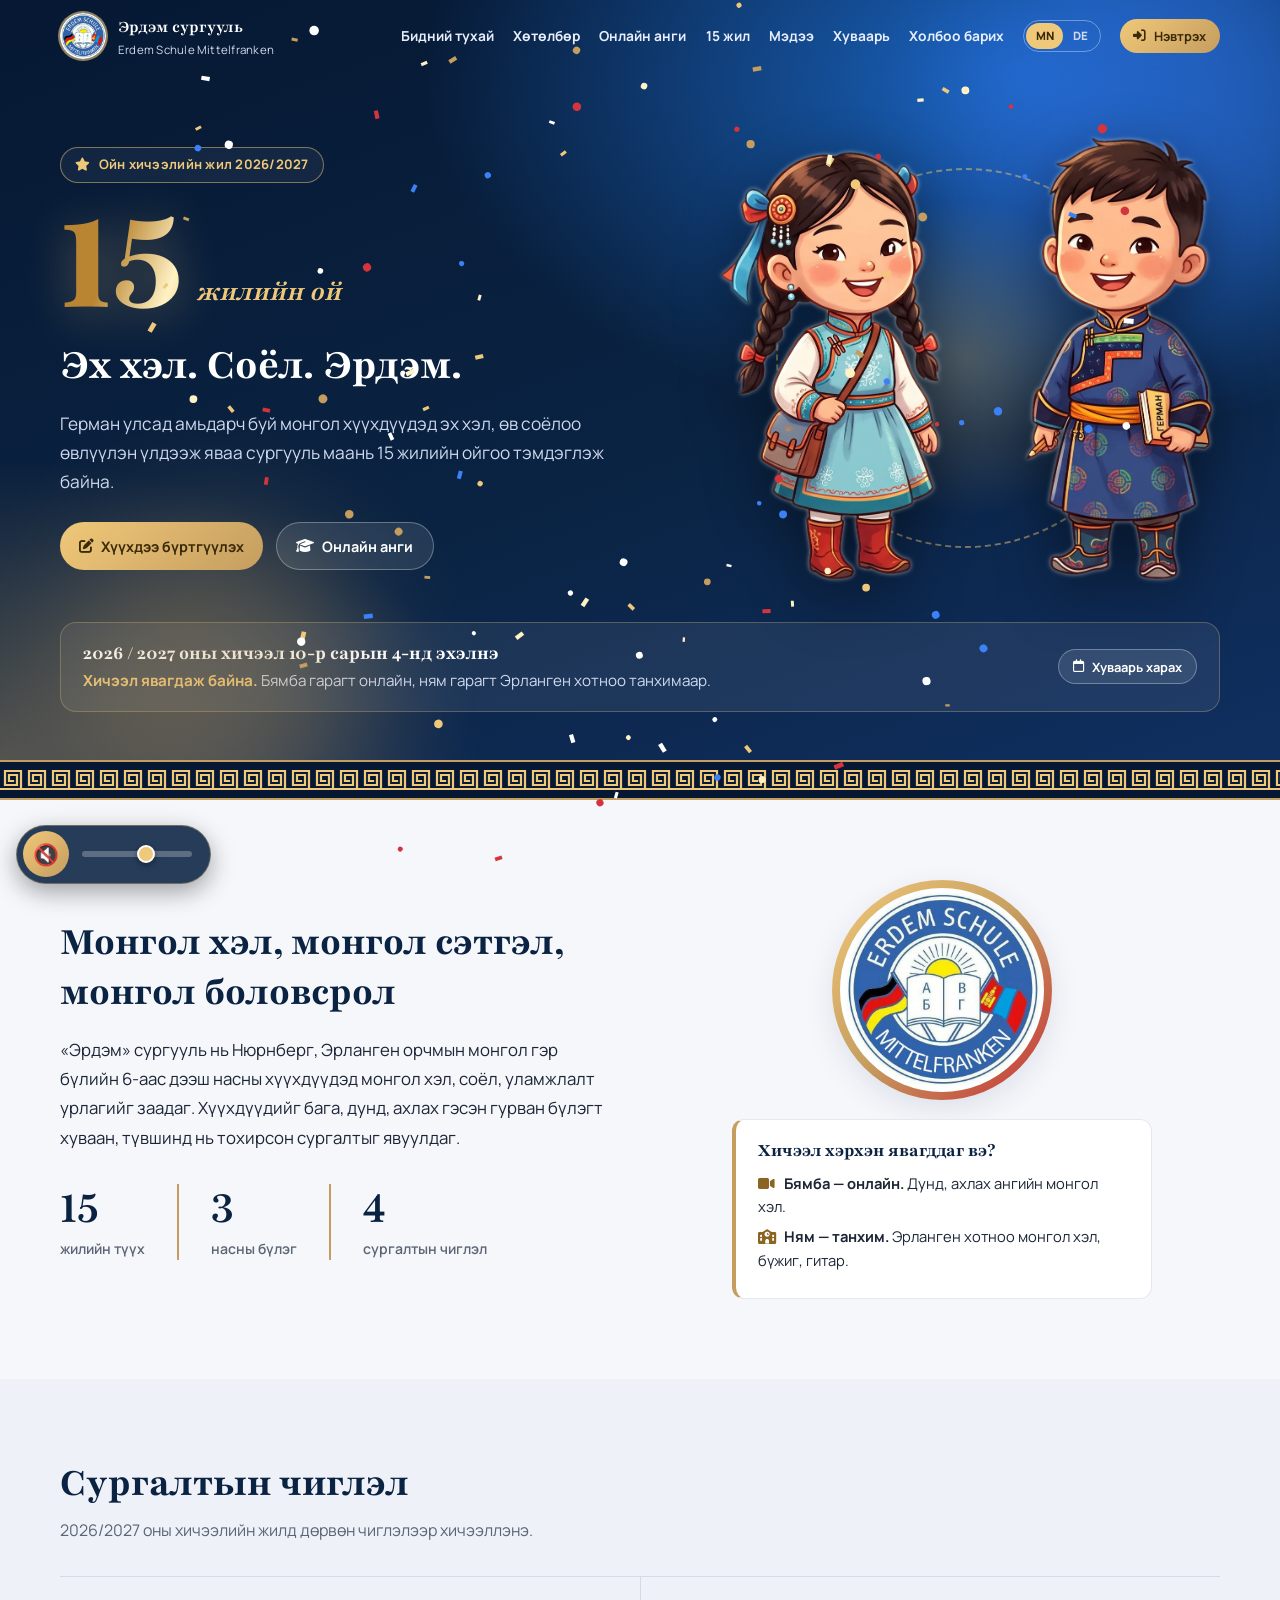
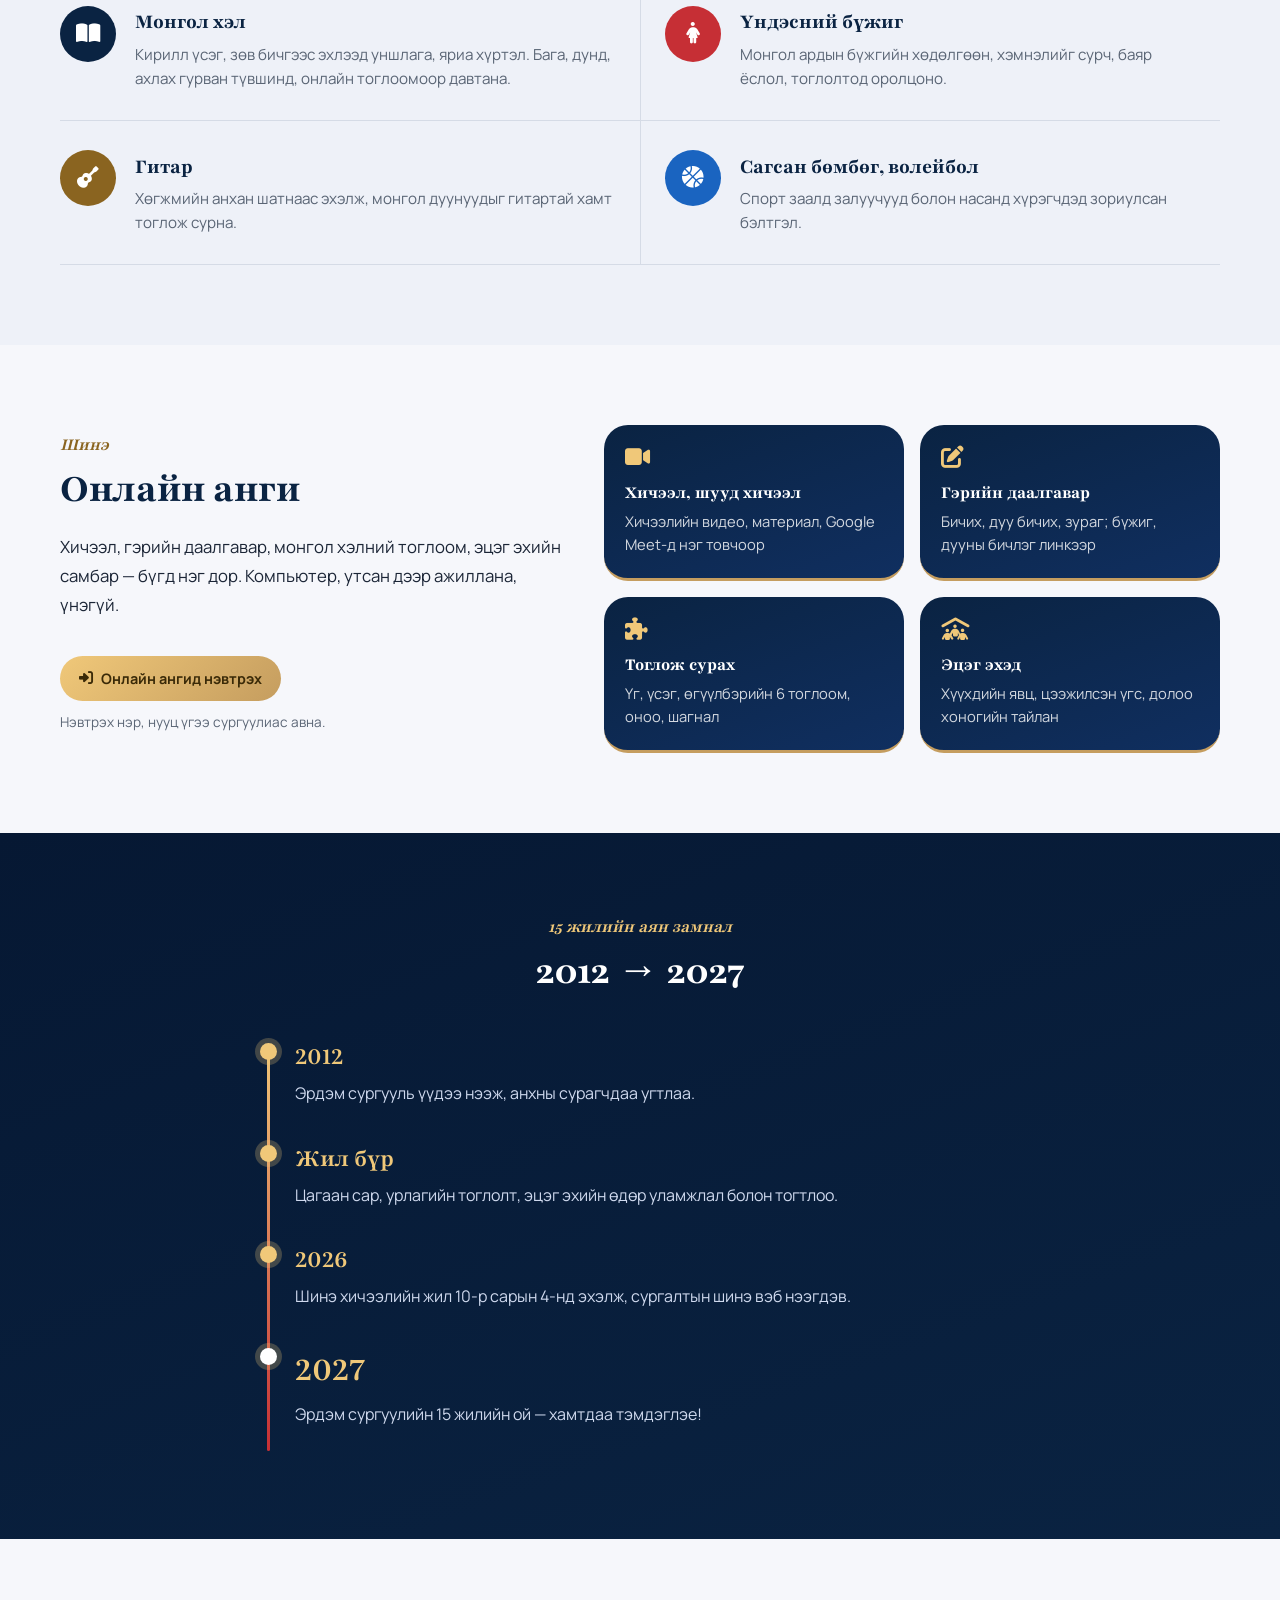
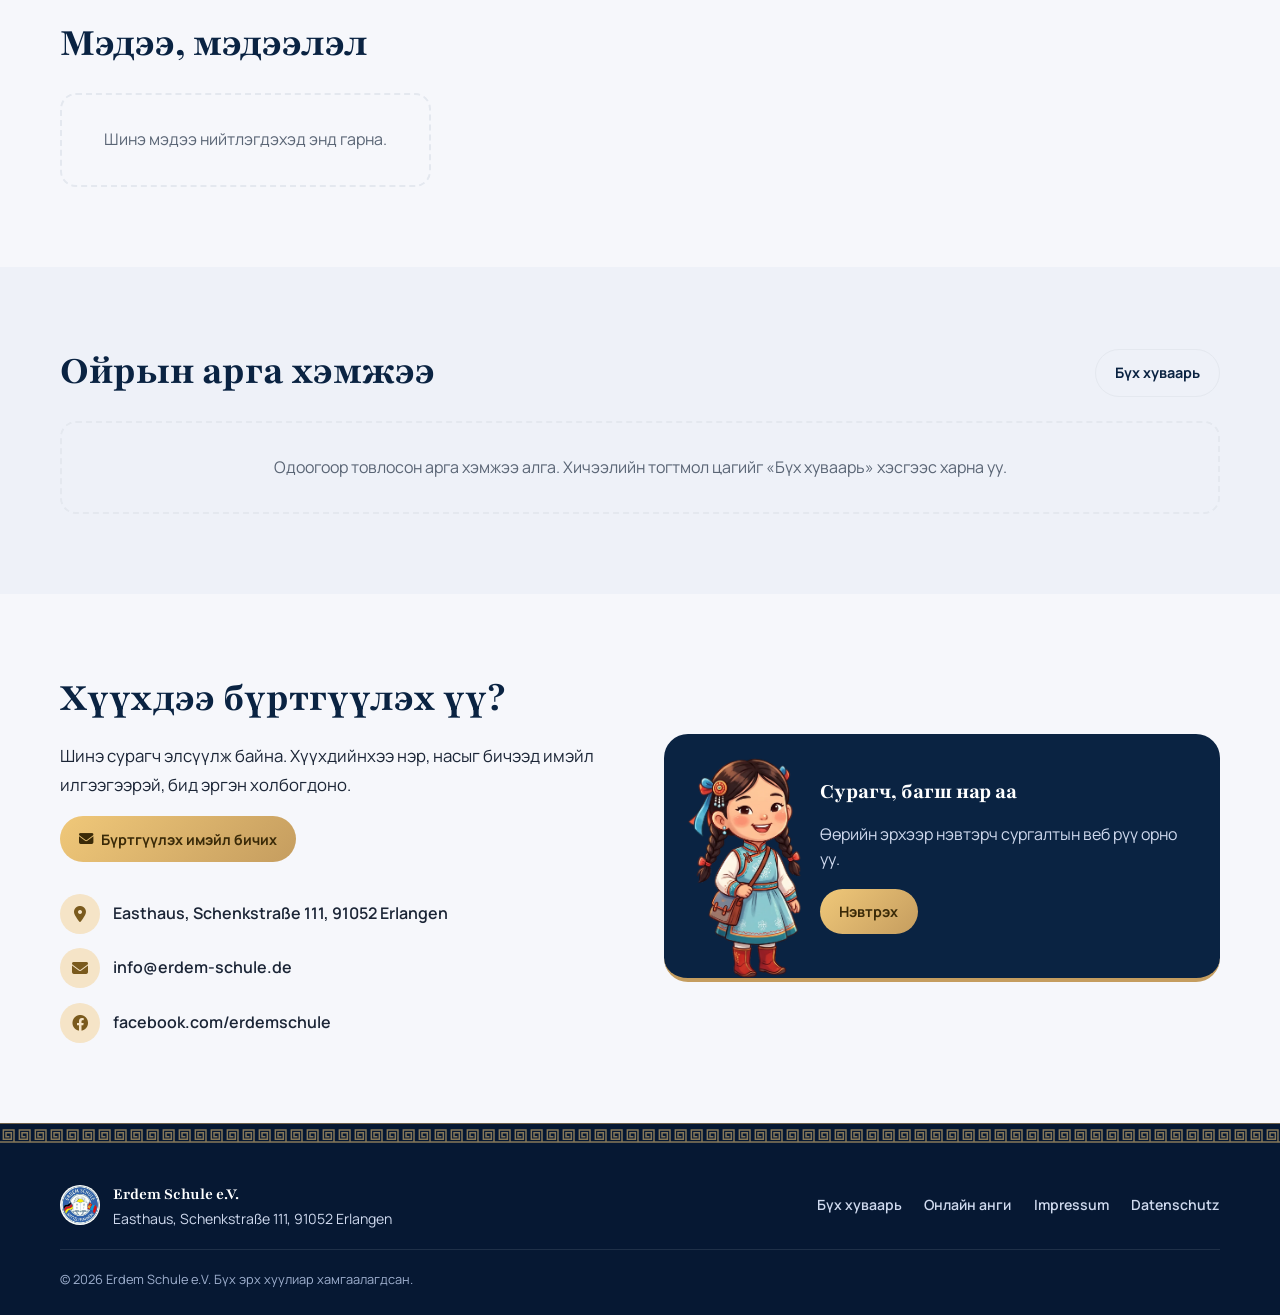
==== commit a6fd95ba: "Homepage 2026 (15-year design) linked to online class; public news from Supabase; privacy update Co-" ====
--- a/index.html
+++ b/index.html
@@ -3,290 +3,249 @@
 <head>
   <meta charset="UTF-8" />
   <meta name="viewport" content="width=device-width, initial-scale=1.0" />
-  <title>Erdem Schule – Монгол Сургууль</title>
-  <link href="https://fonts.googleapis.com/css2?family=Lato:wght@300;400;700&family=Playfair+Display:wght@400;700&display=swap" rel="stylesheet"/>
-  <script src="https://cdn.tailwindcss.com"></script>
+  <title>Erdem Schule – 15 жил / 15 Jahre</title>
+  <meta name="description" content="Erdem Schule Mittelfranken — Эрдэм Монгол Сургууль. Нюрнберг, Эрланген орчмын монгол хүүхдүүдэд монгол хэл, бүжиг, гитар, спорт. 2026/2027: 15 жилийн ой." />
+  <meta name="theme-color" content="#0a2342" />
+  <link rel="icon" href="images/logo.jpg" />
+  <link rel="preload" href="fonts/manrope-latin.woff2" as="font" type="font/woff2" crossorigin />
+  <link rel="stylesheet" href="css/fonts.css" />
+  <link rel="stylesheet" href="vendor/fontawesome/css/all.min.css" />
+  <link rel="stylesheet" href="css/base.css" />
+  <link rel="stylesheet" href="css/landing.css" />
   <script>
-    tailwind.config = {
-      theme: {
-        extend: {
-          fontFamily: {
-            sans: ['Lato', 'sans-serif'],
-            serif: ['Playfair Display', 'serif'],
-          },
-          colors: {
-            primary: '#0a2342',
-            primarySoft: '#102f60',
-            gold: '#c59d5f',
-            goldSoft: '#f5e4c7',
-          },
-          boxShadow: {
-            soft: '0 18px 45px rgba(15, 35, 66, 0.18)',
-          },
-        },
-      },
-    };
+    // JS ажиллаж байгаа үед л "reveal" хөдөлгөөнт гаралтыг идэвхжүүлнэ. landing.js 2.5 сек дотор ачаалагдахгүй бол
+    // (жишээ нь файлыг шууд давхар товшиж file:// хэлбэрээр нээсэн үед) агуулгыг шууд харуулна.
+    document.documentElement.classList.add('js');
+    setTimeout(function () {
+      if (window.__erdemReady) return;
+      document.documentElement.classList.remove('js');
+      if (location.protocol === 'file:') {
+        var b = document.createElement('div');
+        b.className = 'file-warn';
+        b.innerHTML = 'Хуудсыг файлаар шууд нээсэн тул JavaScript ажиллахгүй байна. Хавтсанд <code>python -m http.server 8080</code> ажиллуулаад <b>http://localhost:8080</b> хаягаар нээнэ үү.';
+        document.body.prepend(b);
+      }
+    }, 2500);
   </script>
-  <link rel="stylesheet" href="https://cdnjs.cloudflare.com/ajax/libs/font-awesome/6.4.0/css/all.min.css"/>
 </head>
-
-<body class="font-sans text-gray-800 bg-white antialiased overflow-x-hidden w-full">
-
-<header class="fixed top-0 left-0 w-full bg-white/95 backdrop-blur shadow z-50 transition-all duration-300">
-  <div class="w-full max-w-7xl mx-auto px-4 flex items-center justify-between h-20 gap-4">
-    <a href="#hero" class="flex items-center gap-3 group shrink-0">
-      <img src="images/logo.jpg" alt="Logo" class="w-12 h-12 rounded-full shadow border border-gray-100 group-hover:scale-105 transition-transform" />
-      <div class="leading-tight">
-        <div class="font-serif text-base md:text-lg font-bold text-primary tracking-wide" data-lang="logo-title">Erdem Schule</div>
-        <div class="text-[10px] md:text-[11px] uppercase tracking-[0.18em] text-gray-500" data-lang="logo-subtitle">MONGOLISCHE SCHULE NÜRNBERG</div>
-      </div>
-    </a>
-    <nav id="navLinks" class="hidden md:flex md:static md:bg-transparent md:shadow-none md:flex-row md:items-center md:gap-6 md:flex-nowrap absolute top-20 left-0 right-0 bg-white shadow-md flex-col gap-4 px-6 py-6 border-t md:border-t-0">
-      <div class="flex flex-col md:flex-row md:items-center md:gap-6 gap-4">
-        <a href="#about" data-lang="about" class="text-gray-700 hover:text-primary font-medium transition text-sm">Бидний тухай</a>
-        <a href="#program" data-lang="program" class="text-gray-700 hover:text-primary font-medium transition text-sm">Хөтөлбөр</a>
-        <a href="schedule.html" data-lang="nav-schedule" class="text-gray-700 hover:text-primary font-medium transition text-sm whitespace-nowrap">Хичээлийн хуваарь</a>
-        <a href="https://www.facebook.com/erdemschule" target="_blank" data-lang="news" class="text-gray-700 hover:text-primary font-medium transition text-sm">Мэдээ</a>
-      </div>
-      <div class="flex items-center gap-3 md:ml-4 pt-4 border-t md:pt-0 md:border-t-0 md:border-l md:pl-4 border-gray-200">
-        <button class="lang-btn text-xs font-bold text-primary underline underline-offset-4" onclick="changeLang('mn')">MN</button>
-        <button class="lang-btn text-xs font-bold text-gray-400 hover:text-primary" onclick="changeLang('de')">DE</button>
-      </div>
-      
-      <a href="#" class="mt-2 md:mt-0 bg-gray-400 text-white px-4 py-2 rounded-full font-bold shadow flex items-center gap-2 text-xs md:text-sm shrink-0 whitespace-nowrap cursor-not-allowed" title="Тун удахгүй / Kommt bald">
-        <i class="fa-solid fa-rocket text-xs"></i>
-        <span data-lang="login">Сурагч нэвтрэх</span>
+<body>
+  <a class="skip" href="#about" data-i18n="skip">Агуулга руу шилжих</a>
+  <canvas id="fx" aria-hidden="true"></canvas>
+
+  <div id="ticker" class="ticker hidden"><div class="ticker-in"><span id="tickerText"></span></div></div>
+
+  <header id="nav" class="nav">
+    <div class="wrap nav-in">
+      <a href="#top" class="brand">
+        <img src="images/logo.jpg" alt="" width="46" height="46" />
+        <span><b data-i18n="brand.name">Эрдэм сургууль</b><small>Erdem Schule Mittelfranken</small></span>
       </a>
-    </nav>
-    <button onclick="toggleNav()" class="md:hidden text-primary text-2xl p-2"><i class="fa-solid fa-bars"></i></button>
+      <nav id="links" class="links" aria-label="Үндсэн цэс">
+        <a href="#about" data-i18n="nav.about">Бидний тухай</a>
+        <a href="#program" data-i18n="nav.program">Хөтөлбөр</a>
+        <a href="#online" data-i18n="nav.online">Онлайн анги</a>
+        <a href="#history" data-i18n="nav.history">15 жил</a>
+        <a href="#news" data-i18n="nav.news">Мэдээ</a>
+        <a href="#events" data-i18n="nav.events">Хуваарь</a>
+        <a href="#contact" data-i18n="nav.contact">Холбоо барих</a>
+        <button class="lang-toggle" data-lang-toggle data-i18n-title="lang.title" type="button" title="Хэл солих"><span class="on">MN</span><span>DE</span></button>
+        <a id="loginBtn" class="btn gold sm" href="classroom/"><i class="fa-solid fa-right-to-bracket"></i> Нэвтрэх</a>
+      </nav>
+      <button id="burger" class="burger" type="button" aria-label="Цэс / Menü" aria-expanded="false" aria-controls="links"><i class="fa-solid fa-bars"></i></button>
+    </div>
+  </header>
+
+  <main>
+  <!-- HERO -->
+  <section id="top" class="hero">
+    <div class="orb o1"></div><div class="orb o2"></div>
+    <div class="wrap hero-grid">
+      <div class="hero-text">
+        <p class="badge reveal"><i class="fa-solid fa-star"></i> <span data-i18n="hero.badge">Ойн хичээлийн жил 2026/2027</span></p>
+        <div class="big15 reveal" id="big15"><span class="n">15</span><span class="u" data-i18n="hero.years">жилийн ой</span></div>
+        <h1 class="reveal" id="heroTitle" data-i18n="hero.title">Эх хэл. Соёл. Эрдэм.</h1>
+        <p class="lead reveal" id="heroDesc" data-i18n="hero.desc">Герман улсад амьдарч буй монгол хүүхдүүдэд эх хэл, өв соёлоо өвлүүлэн үлдээж яваа сургууль маань 15 жилийн ойгоо тэмдэглэж байна.</p>
+        <div class="cta reveal">
+          <a href="#contact" class="btn gold"><i class="fa-solid fa-pen-to-square"></i> <span data-i18n="hero.cta1">Хүүхдээ бүртгүүлэх</span></a>
+          <a href="classroom/" class="btn glass"><i class="fa-solid fa-graduation-cap"></i> <span data-i18n="nav.online">Онлайн анги</span></a>
+        </div>
+      </div>
+
+      <div class="hero-art reveal">
+        <div class="ring"></div>
+        <!-- Хоёр хүүхдийг тусад нь хөдөлгөж, амыг нь (mouth sprite) нээж хаан "дуулж" байгаа мэт харуулна -->
+        <div class="stage" id="stage" role="img" aria-label="Монгол хувцастай хоёр сурагч дуулж байна / Zwei Schulkinder in mongolischer Tracht singen">
+          <div class="kid girl" style="left:1.417%;top:4.537%;width:43.417%;height:93.889%">
+            <img src="images/sing_girl.webp" alt="" width="521" height="1014" fetchpriority="high" />
+            <img class="mouth" src="images/sing_girl_mouth.webp" alt="" style="left:52.78%;top:27.91%;width:24.57%;height:7.5%" />
+          </div>
+          <div class="kid boy" style="left:61.583%;top:1.481%;width:37.083%;height:97.037%">
+            <img src="images/sing_boy.webp" alt="" width="445" height="1048" fetchpriority="high" />
+            <img class="mouth" src="images/sing_boy_mouth.webp" alt="" style="left:30.79%;top:29.01%;width:31.91%;height:7.25%" />
+          </div>
+          <span class="note n1" aria-hidden="true">♪</span><span class="note n2" aria-hidden="true">♫</span><span class="note n3" aria-hidden="true">♬</span>
+          <span class="note n4" aria-hidden="true">♪</span><span class="note n5" aria-hidden="true">♫</span><span class="note n6" aria-hidden="true">♩</span>
+        </div>
+      </div>
+    </div>
+
+    <div class="wrap">
+      <div class="count reveal">
+        <div class="count-head">
+          <h2 id="countTitle" data-i18n="count.title">2026 / 2027 оны хичээл 10-р сарын 4-нд эхэлнэ</h2>
+          <p id="countDone" class="count-done hidden" data-i18n-html="count.done"><b>Хичээл явагдаж байна.</b> Бямба гарагт онлайн, ням гарагт Эрланген хотноо танхимаар.</p>
+        </div>
+        <div class="count-grid" id="countGrid">
+          <div><b id="cd">0</b><small data-i18n="count.d">өдөр</small></div>
+          <div><b id="ch">0</b><small data-i18n="count.h">цаг</small></div>
+          <div><b id="cm">0</b><small data-i18n="count.m">минут</small></div>
+          <div><b id="cs">0</b><small data-i18n="count.s">секунд</small></div>
+        </div>
+        <a id="countLink" class="btn glass sm hidden" href="schedule.html"><i class="fa-regular fa-calendar"></i> <span data-i18n="count.link">Хуваарь харах</span></a>
+      </div>
+    </div>
+  </section>
+
+  <!-- Алхан хээ: сургуулийн соёлын тэмдэг (өмнөх гүйдэг үгсийн туузыг орлоно) -->
+  <div class="khee" aria-hidden="true"></div>
+
+  <!-- ABOUT -->
+  <section id="about" class="sec">
+    <div class="wrap two">
+      <div>
+        <h2 class="h2" data-i18n="about.h">Монгол хэл, монгол сэтгэл, монгол боловсрол</h2>
+        <p class="body-l" id="aboutText" data-i18n="about.text">«Эрдэм» сургууль нь Нюрнберг, Эрланген орчмын монгол гэр бүлийн 6-аас дээш насны хүүхдүүдэд монгол хэл, соёл, уламжлалт урлагийг заадаг. Хүүхдүүдийг бага, дунд, ахлах гэсэн гурван бүлэгт хуваан, түвшинд нь тохирсон сургалтыг явуулдаг.</p>
+        <dl class="facts">
+          <div class="fact"><dt><b class="num" data-to="15">15</b></dt><dd data-i18n="about.f1">жилийн түүх</dd></div>
+          <div class="fact"><dt><b class="num" data-to="3">3</b></dt><dd data-i18n="about.f2">насны бүлэг</dd></div>
+          <div class="fact"><dt><b class="num" data-to="4">4</b></dt><dd data-i18n="about.f3">сургалтын чиглэл</dd></div>
+        </dl>
+      </div>
+      <div class="about-art">
+        <div class="frame"><img src="images/logo.jpg" alt="Erdem Schule" width="220" height="220" loading="lazy" /></div>
+        <div class="how">
+          <h3 data-i18n="about.how">Хичээл хэрхэн явагддаг вэ?</h3>
+          <p><i class="fa-solid fa-video"></i> <span data-i18n-html="about.sat"><b>Бямба — онлайн.</b> Дунд, ахлах ангийн монгол хэл.</span></p>
+          <p><i class="fa-solid fa-school"></i> <span data-i18n-html="about.sun"><b>Ням — танхим.</b> Эрланген хотноо монгол хэл, бүжиг, гитар.</span></p>
+        </div>
+      </div>
+    </div>
+  </section>
+
+  <!-- PROGRAM -->
+  <section id="program" class="sec alt">
+    <div class="wrap">
+      <h2 class="h2" data-i18n="prog.h">Сургалтын чиглэл</h2>
+      <p class="sub" data-i18n="prog.sub">2026/2027 оны хичээлийн жилд дөрвөн чиглэлээр хичээллэнэ.</p>
+      <ul class="courses">
+        <li class="course c1"><span class="ico"><i class="fa-solid fa-book-open"></i></span><div><h3 data-i18n="prog.1t">Монгол хэл</h3><p data-i18n="prog.1d">Кирилл үсэг, зөв бичгээс эхлээд уншлага, яриа хүртэл. Бага, дунд, ахлах гурван түвшинд, онлайн тоглоомоор давтана.</p></div></li>
+        <li class="course c2"><span class="ico"><i class="fa-solid fa-person-dress"></i></span><div><h3 data-i18n="prog.2t">Үндэсний бүжиг</h3><p data-i18n="prog.2d">Монгол ардын бүжгийн хөдөлгөөн, хэмнэлийг сурч, баяр ёслол, тоглолтод оролцоно.</p></div></li>
+        <li class="course c3"><span class="ico"><i class="fa-solid fa-guitar"></i></span><div><h3 data-i18n="prog.3t">Гитар</h3><p data-i18n="prog.3d">Хөгжмийн анхан шатнаас эхэлж, монгол дуунуудыг гитартай хамт тоглож сурна.</p></div></li>
+        <li class="course c4"><span class="ico"><i class="fa-solid fa-basketball"></i></span><div><h3 data-i18n="prog.4t">Сагсан бөмбөг, волейбол</h3><p data-i18n="prog.4d">Спорт заалд залуучууд болон насанд хүрэгчдэд зориулсан бэлтгэл.</p></div></li>
+      </ul>
+    </div>
+  </section>
+
+
+  <!-- ONLINE CLASS -->
+  <section id="online" class="sec online">
+    <div class="wrap online-in">
+      <div class="online-text reveal">
+        <p class="eyebrow" data-i18n="on.eyebrow">Шинэ</p>
+        <h2 class="h2" data-i18n="on.h">Онлайн анги</h2>
+        <p class="body-l" data-i18n="on.p">Хичээл, гэрийн даалгавар, монгол хэлний тоглоом, эцэг эхийн самбар — бүгд нэг дор.</p>
+        <a class="btn gold" href="classroom/"><i class="fa-solid fa-right-to-bracket"></i> <span data-i18n="on.go">Онлайн ангид нэвтрэх</span></a>
+        <p class="online-note" data-i18n="on.note">Нэвтрэх нэр, нууц үгээ сургуулиас авна.</p>
+      </div>
+      <ul class="online-grid">
+        <li class="reveal"><i class="fa-solid fa-video"></i><h3 data-i18n="on.1t">Хичээл, шууд хичээл</h3><p data-i18n="on.1d"></p></li>
+        <li class="reveal"><i class="fa-solid fa-pen-to-square"></i><h3 data-i18n="on.2t">Гэрийн даалгавар</h3><p data-i18n="on.2d"></p></li>
+        <li class="reveal"><i class="fa-solid fa-puzzle-piece"></i><h3 data-i18n="on.3t">Тоглож сурах</h3><p data-i18n="on.3d"></p></li>
+        <li class="reveal"><i class="fa-solid fa-people-roof"></i><h3 data-i18n="on.4t">Эцэг эхэд</h3><p data-i18n="on.4d"></p></li>
+      </ul>
+    </div>
+  </section>
+
+  <!-- HISTORY -->
+  <section id="history" class="sec dark">
+    <div class="wrap">
+      <div class="center"><p class="eyebrow gold" data-i18n="hist.eyebrow">15 жилийн аян замнал</p><h2 class="h2 light">2012 → 2027</h2></div>
+      <ol class="timeline">
+        <li class="tl"><span class="dot"></span><b>2012</b><p data-i18n="hist.1">Эрдэм сургууль үүдээ нээж, анхны сурагчдаа угтлаа.</p></li>
+        <li class="tl"><span class="dot"></span><b data-i18n="hist.2t">Жил бүр</b><p data-i18n="hist.2">Цагаан сар, урлагийн тоглолт, эцэг эхийн өдөр уламжлал болон тогтлоо.</p></li>
+        <li class="tl"><span class="dot"></span><b>2026</b><p data-i18n="hist.3">Шинэ хичээлийн жил 10-р сарын 4-нд эхэлж, сургалтын шинэ вэб нээгдэв.</p></li>
+        <li class="tl star"><span class="dot"></span><b>2027</b><p data-i18n="hist.4">Эрдэм сургуулийн 15 жилийн ой — хамтдаа тэмдэглэе!</p></li>
+      </ol>
+    </div>
+  </section>
+
+  <!-- NEWS -->
+  <section id="news" class="sec">
+    <div class="wrap">
+      <div class="head-row">
+        <h2 class="h2" data-i18n="news.h">Мэдээ, мэдээлэл</h2>
+        <button id="addNews" class="btn gold hidden" type="button"><i class="fa-solid fa-plus"></i> <span data-i18n="news.add">Мэдээ нэмэх</span></button>
+      </div>
+      <div id="newsGrid" class="news-grid"></div>
+    </div>
+  </section>
+
+  <!-- EVENTS -->
+  <section id="events" class="sec alt">
+    <div class="wrap">
+      <div class="head-row">
+        <h2 class="h2" data-i18n="ev.h">Ойрын арга хэмжээ</h2>
+        <a href="schedule.html" class="btn ghost" data-i18n="ev.all">Бүх хуваарь</a>
+      </div>
+      <div id="eventList" class="event-list"></div>
+    </div>
+  </section>
+
+  <!-- CONTACT -->
+  <section id="contact" class="sec">
+    <div class="wrap two">
+      <div>
+        <h2 class="h2" data-i18n="ct.h">Хүүхдээ бүртгүүлэх үү?</h2>
+        <p class="body-l" data-i18n="ct.p">Шинэ сурагч элсүүлж байна. Хүүхдийнхээ нэр, насыг бичээд имэйл илгээгээрэй, бид эргэн холбогдоно.</p>
+        <a id="regBtn" class="btn gold" href="mailto:info@erdem-schule.de?subject=Anmeldung%20%2F%20%D0%91%D2%AF%D1%80%D1%82%D0%B3%D1%8D%D0%BB"><i class="fa-solid fa-envelope"></i> <span data-i18n="ct.reg">Бүртгүүлэх имэйл бичих</span></a>
+        <ul class="contact">
+          <li><i class="fa-solid fa-location-dot"></i><span id="cAddr">Easthaus, Schenkstraße 111, 91052 Erlangen</span></li>
+          <li><i class="fa-solid fa-envelope"></i><a id="cMail" href="mailto:info@erdem-schule.de">info@erdem-schule.de</a></li>
+          <li><i class="fa-brands fa-facebook"></i><a href="https://www.facebook.com/erdemschule" target="_blank" rel="noopener">facebook.com/erdemschule</a></li>
+        </ul>
+      </div>
+      <div class="cta-card">
+        <img src="images/our_avatar_girl.webp" alt="" loading="lazy" />
+        <div><h3 data-i18n="ct.card.h">Сурагч, багш нар аа</h3><p data-i18n="ct.card.p">Өөрийн эрхээр нэвтэрч сургалтын веб рүү орно уу.</p><a class="btn gold" href="classroom/" data-i18n="nav.login">Нэвтрэх</a></div>
+      </div>
+    </div>
+  </section>
+  </main>
+
+  <footer class="foot">
+    <div class="khee thin" aria-hidden="true"></div>
+    <div class="wrap foot-in">
+      <div class="foot-brand">
+        <img src="images/logo.jpg" alt="" width="40" height="40" loading="lazy" />
+        <div><b>Erdem Schule e.V.</b><span>Easthaus, Schenkstraße 111, 91052 Erlangen</span></div>
+      </div>
+      <nav class="foot-links" aria-label="Footer">
+        <a href="schedule.html" data-i18n="ev.all">Бүх хуваарь</a>
+        <a href="classroom/" data-i18n="nav.online">Онлайн анги</a>
+        <a href="impressum.html">Impressum</a>
+        <a href="datenschutz.html">Datenschutz</a>
+      </nav>
+      <p class="foot-copy">© <span id="yr">2026</span> Erdem Schule e.V. <span data-i18n="foot.rights">Бүх эрх хуулиар хамгаалагдсан.</span></p>
+    </div>
+  </footer>
+
+  <!-- Арын хөгжим: давтагдана. Хөтөч дуу автоматаар тоглуулахыг хориглодог тул эхний дарах/товших үед эхэлнэ -->
+  <audio id="bgm" src="audio/eh-hel.mp3" loop preload="auto"></audio>
+  <div class="music-box">
+    <button id="musicBtn" class="music" type="button" aria-pressed="false" data-i18n-title="music.title" aria-label="Хөгжим / Musik">🔇</button>
+    <input id="vol" class="vol" type="range" min="0" max="100" step="1" value="60" data-i18n-title="music.vol" aria-label="Volume" />
   </div>
-</header>
-
-<section id="hero" class="relative w-full bg-primary text-white pt-28 pb-16 md:pt-28 md:pb-20 overflow-hidden scroll-mt-24">
-  <div class="absolute inset-0 bg-gradient-to-br from-primary/95 to-primarySoft/90 z-0"></div>
-  <div class="relative z-10 w-full max-w-6xl mx-auto px-6 grid md:grid-cols-2 gap-10 items-start">
-    <div class="w-full">
-      <div class="inline-block border border-white/20 bg-white/5 rounded-full px-3 py-1 mb-4">
-        <span class="uppercase tracking-[0.25em] text-gold text-xs" data-lang="hero-tagline">ЭХ ХЭЛ • СОЁЛ • ЭРДЭМ</span>
-      </div>
-      <h1 class="text-3xl md:text-4xl lg:text-5xl font-serif font-bold leading-tight mb-6 drop-shadow-md" data-lang="hero-title">
-        Нюрнберг дэх <br />Монгол Сургууль
-      </h1>
-      <p class="text-gray-200 mb-8 text-sm md:text-base max-w-lg font-light leading-relaxed" data-lang="hero-desc">Герман улсад амьдарч буй монгол хүүхдүүдэд эх хэл, өв соёлыг өвлүүлэн үлдээх зорилготой.</p>
-    </div>
-    <aside class="w-full bg-[#0e2a4e]/80 border border-white/10 p-6 rounded-2xl shadow-soft backdrop-blur-md text-sm mt-6 md:mt-0 relative">
-      <div class="flex justify-between items-center mb-4 flex-wrap gap-2">
-        <h2 class="text-base font-serif text-white" data-lang="hero-card-title">2025 / 2026 оны хичээлийн жил</h2>
-        <span class="text-[10px] font-bold uppercase tracking-wide bg-gold/20 text-gold px-2 py-1 rounded-full border border-gold/50 whitespace-nowrap" data-lang="hero-card-chip">Элсэлт нээлттэй</span>
-      </div>
-      <ul class="space-y-3 text-gray-300 text-xs md:text-sm">
-        <li class="flex gap-3 items-start"><i class="fa-solid fa-check text-gold text-[10px] mt-1 flex-shrink-0"></i><span data-lang="hero-card-li1">Монгол хэл бичиг, уншлага, уран зохиолын түвшинтэй сургалт</span></li>
-        <li class="flex gap-3 items-start"><i class="fa-solid fa-check text-gold text-[10px] mt-1 flex-shrink-0"></i><span data-lang="hero-card-li2">Монгол өв соёл, урлаг, тоглоом наадгайгаар суралцах</span></li>
-        <li class="flex gap-3 items-start"><i class="fa-solid fa-check text-gold text-[10px] mt-1 flex-shrink-0"></i><span data-lang="hero-card-li3">Германд байгаа монгол хүүхдүүд хамтдаа нөхөрлөн, хөгжих орчин</span></li>
-      </ul>
-      <div class="border-t border-white/10 mt-5 pt-3 text-[10px] md:text-xs text-gray-400 flex justify-between items-center font-medium">
-        <span data-lang="hero-card-time">⏱ Бямба & Ням — 2–3 цаг</span>
-        <a href="https://www.facebook.com/erdemschule" target="_blank" class="text-gold hover:text-white transition-colors flex items-center gap-1.5"><i class="fa-brands fa-facebook-f"></i> Facebook</a>
-      </div>
-    </aside>
-  </div>
-</section>
-
-<section id="about" class="py-24 bg-white relative scroll-mt-24">
-  <div class="w-full max-w-6xl mx-auto px-6">
-    <div class="text-center max-w-2xl mx-auto mb-16">
-      <p class="uppercase text-[11px] font-bold tracking-[0.25em] text-gold mb-3">ERDEM SCHULE E.V.</p>
-      <h2 class="font-serif text-3xl md:text-4xl font-bold text-primary mb-4" data-lang="about-title">Бидний тухай</h2>
-      <div class="w-20 h-1 bg-gradient-to-r from-gold to-transparent mx-auto mb-6 rounded-full"></div>
-      <p class="text-sm md:text-base text-gray-600 leading-relaxed" data-lang="about-intro">"Эрдэм" сургууль нь Нюрнберг хот болон ойр орчмын Монгол хүүхдүүдэд эх хэл, соёлоо хадгалж, бахархалтай хүний хувьд төлөвшихөд нь туслах зорилготой.</p>
-    </div>
-    <div class="grid md:grid-cols-2 gap-12 items-center">
-      <div class="order-2 md:order-1">
-        <p class="text-primary font-bold text-lg mb-4" data-lang="about-tagline">Монгол хэл, Монгол сэтгэл, Монгол боловсрол</p>
-        <p class="text-sm md:text-base text-gray-600 mb-4 leading-relaxed" data-lang="about-text1">"Эрдэм" сургууль нь Нюрнберг хот болон түүний ойр орчимд амьдарч буй Монгол гэр бүлүүдийн үр хүүхдүүдэд монгол хэл, соёлын боловсрол олгох зорилгоор үйл ажиллагаагаа явуулдаг.</p>
-        <p class="text-sm md:text-base text-gray-600 mb-8 leading-relaxed" data-lang="about-text2">Бид мэргэжлийн багш нар, тохилог орчин, сургалтын орчин үеийн хөтөлбөрөөр хүүхэд бүрийн хөгжлийг дэмжин ажиллаж байна.</p>
-        <div class="grid grid-cols-1 sm:grid-cols-2 gap-6 mb-8">
-          <div class="bg-gray-50 p-4 rounded-lg border border-gray-100 shadow-sm"><div class="font-bold text-primary text-base mb-1" data-lang="about-meta-1-title">1–5 ангийн сурагчид</div><p class="text-gray-500 text-xs leading-relaxed" data-lang="about-meta-1-desc">Нас, түвшинд нь тохируулсан бүлэг хичээл.</p></div>
-          <div class="bg-gray-50 p-4 rounded-lg border border-gray-100 shadow-sm"><div class="font-bold text-primary text-base mb-1" data-lang="about-meta-2-title">Жил бүрийн баяр</div><p class="text-gray-500 text-xs leading-relaxed" data-lang="about-meta-2-desc">Цагаан сар, Урлагийн тоглолт, Эцэг эхийн өдөр.</p></div>
-        </div>
-        <a href="#program" class="inline-flex items-center gap-2 text-primary font-bold text-sm md:text-base hover:translate-x-2 transition-transform"><span data-lang="read-more">Дэлгэрэнгүй унших</span> <i class="fa-solid fa-arrow-right"></i></a>
-      </div>
-      <div class="relative order-1 md:order-2">
-        <div class="rounded-2xl overflow-hidden shadow-2xl border-4 border-white transform md:rotate-2 hover:rotate-0 transition-transform duration-500"><img src="https://images.unsplash.com/photo-1509062522246-3755977927d7?auto=format&fit=crop&w=900&q=80" alt="Classroom" class="w-full h-full object-cover"/></div>
-      </div>
-    </div>
-  </div>
-</section>
-
-<section id="program" class="py-24 bg-gray-50 relative scroll-mt-24">
-  <div class="w-full max-w-6xl mx-auto px-6">
-    <div class="text-center max-w-2xl mx-auto mb-16">
-      <p class="uppercase text-[11px] font-bold tracking-[0.25em] text-gold mb-3" data-lang="services-label">ХӨТӨЛБӨР</p>
-      <h2 class="font-serif text-3xl md:text-4xl font-bold text-primary mb-4" data-lang="services-title">Сургалтын чиглэл</h2>
-      <div class="w-20 h-1 bg-gradient-to-r from-gold to-transparent mx-auto mb-6 rounded-full"></div>
-    </div>
-    <div class="grid md:grid-cols-3 gap-8">
-      <article class="bg-white rounded-[18px] shadow-sm border border-gray-100 p-8 hover:shadow-xl hover:border-gold/40 hover:-translate-y-1 transition-all duration-300 group">
-        <div class="w-14 h-14 rounded-2xl bg-goldSoft/50 flex items-center justify-center mb-6 group-hover:bg-gold group-hover:text-white transition-colors"><i class="fa-solid fa-book-open text-primary text-xl group-hover:text-white"></i></div>
-        <h3 class="font-serif font-bold text-primary mb-3 text-lg md:text-xl" data-lang="card1-title">Монгол Хэл</h3>
-        <p class="text-sm text-gray-600 leading-relaxed" data-lang="card1-desc">Кирилл үсэг, зөв бичих дүрмээс эхлээд уран зохиолын гүнзгийрүүлсэн сургалт.</p>
-      </article>
-      <article class="bg-white rounded-[18px] shadow-sm border border-gray-100 p-8 hover:shadow-xl hover:border-gold/40 hover:-translate-y-1 transition-all duration-300 group">
-        <div class="w-14 h-14 rounded-2xl bg-goldSoft/50 flex items-center justify-center mb-6 group-hover:bg-gold group-hover:text-white transition-colors"><i class="fa-solid fa-palette text-primary text-xl group-hover:text-white"></i></div>
-        <h3 class="font-serif font-bold text-primary mb-3 text-lg md:text-xl" data-lang="card2-title">Өв Соёл & Урлаг</h3>
-        <p class="text-sm text-gray-600 leading-relaxed" data-lang="card2-desc">Монгол ардын бүжиг, дуу хөгжим, уран зураг болон гар урлалын хичээлүүд.</p>
-      </article>
-      <article class="bg-white rounded-[18px] shadow-sm border border-gray-100 p-8 hover:shadow-xl hover:border-gold/40 hover:-translate-y-1 transition-all duration-300 group">
-        <div class="w-14 h-14 rounded-2xl bg-goldSoft/50 flex items-center justify-center mb-6 group-hover:bg-gold group-hover:text-white transition-colors"><i class="fa-solid fa-globe text-primary text-xl group-hover:text-white"></i></div>
-        <h3 class="font-serif font-bold text-primary mb-3 text-lg md:text-xl" data-lang="card3-title">Олон Нийтийн Ажил</h3>
-        <p class="text-sm text-gray-600 leading-relaxed" data-lang="card3-desc">Нюрнберг хотын бусад сургуулиудтай хамтарсан өдөрлөг, баяр ёслолын арга хэмжээнүүд.</p>
-      </article>
-    </div>
-  </div>
-</section>
-
-<footer class="bg-primary text-white pt-16 pb-8">
-  <div class="w-full max-w-7xl mx-auto px-6">
-    <div class="grid md:grid-cols-3 gap-12 mb-12">
-      <div>
-        <div class="font-serif text-2xl font-bold mb-4">Erdem Schule</div>
-        <p class="text-gray-400 text-sm leading-relaxed max-w-xs" data-lang="footer-slogan">Бидний ирээдүй – Монгол хүүхдүүд.</p>
-        <div class="mt-4 flex flex-wrap items-center gap-3 text-[11px] text-gray-400">
-          <a href="impressum.html" class="hover:text-white transition-colors">Impressum</a>
-          <span class="opacity-40">•</span>
-          <a href="datenschutz.html" class="hover:text-white transition-colors">Datenschutz</a>
-        </div>
-      </div>
-      <div>
-        <h4 class="font-bold uppercase tracking-wider text-xs text-gold mb-6" data-lang="footer-links">Холбоос</h4>
-        <ul class="space-y-3 text-sm text-gray-300">
-          <li><a href="#hero" class="hover:text-white transition-colors hover:translate-x-1 inline-block" data-lang="home">Нүүр хуудас</a></li>
-          <li><a href="#about" class="hover:text-white transition-colors hover:translate-x-1 inline-block" data-lang="about">Бидний тухай</a></li>
-          <li><a href="schedule.html" class="hover:text-white transition-colors hover:translate-x-1 inline-block" data-lang="nav-schedule">Хичээлийн хуваарь</a></li>
-        </ul>
-      </div>
-      <div>
-        <h4 class="font-bold uppercase tracking-wider text-xs text-gold mb-6" data-lang="contact">Холбоо барих</h4>
-        <ul class="space-y-4 text-sm text-gray-300 mb-4">
-          <li class="flex items-start gap-3"><i class="fa-solid fa-location-dot mt-1 text-gold"></i><span>Easthaus, Schenkstraße 111, 91052 Erlangen</span></li>
-          <li class="flex items-start gap-3"><i class="fa-solid fa-envelope mt-1 text-gold"></i><span>info@erdem-schule.de</span></li>
-        </ul>
-      </div>
-    </div>
-    <div class="border-t border-white/10 pt-8 flex flex-col md:flex-row items-center justify-between gap-4 text-xs text-gray-500">
-      <span data-lang="copyright">© 2024 Erdem Schule e.V. Бүх эрх хуулиар хамгаалагдсан.</span>
-    </div>
-  </div>
-</footer>
-
-<script>
-  const translations = {
-    mn: {
-      about: 'Бидний тухай',
-      program: 'Хөтөлбөр',
-      news: 'Мэдээ',
-      login: 'Сурагч нэвтрэх',
-      'nav-schedule': 'Хичээлийн хуваарь',
-      "logo-title": "Эрдэм Сургууль",
-      "logo-subtitle": "Нюрнберг дэхь Монгол Сургууль",
-      "hero-tagline": "ЭХ ХЭЛ • СОЁЛ • ЭРДЭМ",
-      'hero-title': 'Нюрнберг дэх <br />Монгол Сургууль',
-      'hero-desc': 'Герман улсад амьдарч буй монгол хүүхдүүдэд эх хэл, өв соёлыг өвлүүлэн үлдээх зорилготой.',
-      'hero-card-title': '2025 / 2026 оны хичээлийн жил',
-      'hero-card-chip': 'Элсэлт нээлттэй',
-      'hero-card-li1': 'Монгол хэл бичиг, уншлага, уран зохиолын түвшинтэй сургалт',
-      'hero-card-li2': 'Монгол өв соёл, урлаг, тоглоом наадгайгаар суралцах',
-      'hero-card-li3': 'Германд байгаа монгол хүүхдүүд хамтдаа нөхөрлөн, хөгжих орчин',
-      'hero-card-time': '⏱ Бямба & Ням — 2–3 цаг',
-      'about-title': 'Бидний тухай',
-      'about-intro': '"Эрдэм" сургууль нь Нюрнберг хот болон ойр орчмын Монгол хүүхдүүдэд эх хэл, соёлоо хадгалж, бахархалтай хүний хувьд төлөвшихөд нь туслах зорилготой.',
-      'about-tagline': 'Монгол хэл, Монгол сэтгэл, Монгол боловсрол',
-      'about-text1': '"Эрдэм" сургууль нь Нюрнберг хот болон түүний ойр орчимд амьдарч буй Монгол гэр бүлүүдийн үр хүүхдүүдэд монгол хэл, соёлын боловсрол олгох зорилгоор үйл ажиллагаагаа явуулдаг.',
-      'about-text2': 'Бид мэргэжлийн багш нар, тохилог орчин, сургалтын орчин үеийн хөтөлбөрөөр хүүхэд бүрийн хөгжлийг дэмжин ажиллаж байна.',
-      'about-meta-1-title': '1–5 ангийн сурагчид',
-      'about-meta-1-desc': 'Нас, түвшинд нь тохируулсан бүлэг хичээл.',
-      'about-meta-2-title': 'Жил бүрийн баяр',
-      'about-meta-2-desc': 'Цагаан сар, Урлагийн тоглолт, Эцэг эхийн өдөр.',
-      'read-more': 'Дэлгэрэнгүй унших',
-      'services-label': 'ХӨТӨЛБӨР',
-      'services-title': 'Сургалтын чиглэл',
-      'card1-title': 'Монгол Хэл',
-      'card1-desc': 'Кирилл үсэг, зөв бичих дүрмээс эхлээд уран зохиолын гүнзгийрүүлсэн сургалт.',
-      'card2-title': 'Өв Соёл & Урлаг',
-      'card2-desc': 'Монгол ардын бүжиг, дуу хөгжим, уран зураг болон гар урлалын хичээлүүд.',
-      'card3-title': 'Олон Нийтийн Ажил',
-      'card3-desc': 'Нюрнберг хотын бусад сургуулиудтай хамтарсан өдөрлөг, баяр ёслолын арга хэмжээнүүд.',
-      'footer-slogan': 'Бидний ирээдүй – Монгол хүүхдүүд.',
-      'footer-links': 'Холбоос',
-      home: 'Нүүр хуудас',
-      contact: 'Холбоо барих',
-      copyright: '© 2024 Erdem Schule e.V. Бүх эрх хуулиар хамгаалагдсан.'
-    },
-    de: {
-      about: 'Über uns',
-      program: 'Programm',
-      news: 'Neuigkeiten',
-      login: 'Schüler-Login',
-      'nav-schedule': 'Stundenplan',
-      "logo-title": "Erdem Schule",
-      "logo-subtitle": "Mongolische Schule Nürnberg",
-      "hero-tagline": "MUTTERSPRACHE • KULTUR • WISSEN",
-      'hero-title': 'Mongolische Schule Nürnberg',
-      'hero-desc': 'Unser Ziel ist es, mongolischen Kindern in Deutschland ihre Muttersprache und Kultur zu vermitteln.',
-      'hero-card-title': 'Schuljahr 2025 / 2026',
-      'hero-card-chip': 'Einschreibung offen',
-      'hero-card-li1': 'Unterricht in mongolischer Sprache und Literatur',
-      'hero-card-li2': 'Mongolische Kultur, Kunst und Traditionen',
-      'hero-card-li3': 'Ein Umfeld für mongolische Kinder zum gemeinsamen Lernen',
-      'hero-card-time': '⏱ Sa & So — 2–3 Stunden',
-      'about-title': 'Über uns',
-      'about-intro': 'Die Erdem Schule hilft mongolischen Kindern in Nürnberg, ihre Sprache und Kultur zu bewahren.',
-      'about-tagline': 'Mongolische Sprache und Bildung',
-      'about-text1': 'Wir bieten Sprachunterricht für Kinder aus mongolischen Familien in Nürnberg und Umgebung.',
-      'about-text2': 'Mit qualifizierten Lehrern fördern wir die Entwicklung jedes Kindes.',
-      'about-meta-1-title': 'Klassen 1–5',
-      'about-meta-1-desc': 'Altersgerechte Gruppen.',
-      'about-meta-2-title': 'Jährliche Feste',
-      'about-meta-2-desc': 'Tsagaan Sar, Kulturprogramme.',
-      'read-more': 'Mehr lesen',
-      'services-label': 'PROGRAMM',
-      'services-title': 'Unsere Kurse',
-      'card1-title': 'Sprache',
-      'card1-desc': 'Kyrillisches Alphabet und Literatur.',
-      'card2-title': 'Kultur & Kunst',
-      'card2-desc': 'Tanz, Musik und Handwerk.',
-      'card3-title': 'Gemeinschaft',
-      'card3-desc': 'Veranstaltungen in Nürnberg.',
-      'footer-slogan': 'Unsere Zukunft – mongolische Kinder.',
-      'footer-links': 'Links',
-      home: 'Startseite',
-      contact: 'Kontakt',
-      copyright: '© 2024 Erdem Schule e.V. Alle Rechte vorbehalten.'
-    }
-  };
-
-  function changeLang(lang) {
-    const elements = document.querySelectorAll('[data-lang]');
-    elements.forEach((el) => {
-      const key = el.getAttribute('data-lang');
-      if (translations[lang][key]) { el.innerHTML = translations[lang][key]; }
-    });
-    document.querySelectorAll('.lang-btn').forEach((btn) => {
-      btn.classList.remove('text-primary', 'underline');
-      btn.classList.add('text-gray-400');
-    });
-    const activeBtn = document.querySelector(`.lang-btn[onclick="changeLang('${lang}')"]`);
-    if (activeBtn) { activeBtn.classList.add('text-primary', 'underline'); activeBtn.classList.remove('text-gray-400'); }
-    localStorage.setItem('erdemLang', lang);
-  }
-
-  function toggleNav() {
-    const nav = document.getElementById('navLinks');
-    nav.classList.toggle('hidden');
-    nav.classList.toggle('flex');
-  }
-
-  window.onload = () => { changeLang(localStorage.getItem('erdemLang') || 'mn'); };
-</script>
+
+  <script type="module" src="js/landing.js"></script>
 </body>
-</html>+</html>
--- a/css/fonts.css
+++ b/css/fonts.css
@@ -0,0 +1,77 @@
+/* Өөрийн сервер дээрх (self-hosted) фонтууд: Manrope + Playfair. Google-тэй холбогдохгүй (GDPR), Ө/Ү-тэй. */
+/* cyrillic-ext */
+@font-face {
+  font-family: 'Manrope';
+  font-style: normal;
+  font-weight: 400 800;
+  font-display: swap;
+  src: url(../fonts/manrope-cyrillic-ext.woff2) format('woff2');
+  unicode-range: U+0460-052F, U+1C80-1C8A, U+20B4, U+2DE0-2DFF, U+A640-A69F, U+FE2E-FE2F;
+}
+/* cyrillic */
+@font-face {
+  font-family: 'Manrope';
+  font-style: normal;
+  font-weight: 400 800;
+  font-display: swap;
+  src: url(../fonts/manrope-cyrillic.woff2) format('woff2');
+  unicode-range: U+0301, U+0400-045F, U+0490-0491, U+04B0-04B1, U+2116;
+}
+/* latin-ext */
+@font-face {
+  font-family: 'Manrope';
+  font-style: normal;
+  font-weight: 400 800;
+  font-display: swap;
+  src: url(../fonts/manrope-latin-ext.woff2) format('woff2');
+  unicode-range: U+0100-02BA, U+02BD-02C5, U+02C7-02CC, U+02CE-02D7, U+02DD-02FF, U+0304, U+0308, U+0329, U+1D00-1DBF, U+1E00-1E9F, U+1EF2-1EFF, U+2020, U+20A0-20AB, U+20AD-20C0, U+2113, U+2C60-2C7F, U+A720-A7FF;
+}
+/* latin */
+@font-face {
+  font-family: 'Manrope';
+  font-style: normal;
+  font-weight: 400 800;
+  font-display: swap;
+  src: url(../fonts/manrope-latin.woff2) format('woff2');
+  unicode-range: U+0000-00FF, U+0131, U+0152-0153, U+02BB-02BC, U+02C6, U+02DA, U+02DC, U+0304, U+0308, U+0329, U+2000-206F, U+20AC, U+2122, U+2191, U+2193, U+2212, U+2215, U+FEFF, U+FFFD;
+}
+/* cyrillic-ext */
+@font-face {
+  font-family: 'Playfair';
+  font-style: normal;
+  font-weight: 700 900;
+  font-stretch: 100%;
+  font-display: swap;
+  src: url(../fonts/playfair-cyrillic-ext.woff2) format('woff2');
+  unicode-range: U+0460-052F, U+1C80-1C8A, U+20B4, U+2DE0-2DFF, U+A640-A69F, U+FE2E-FE2F;
+}
+/* cyrillic */
+@font-face {
+  font-family: 'Playfair';
+  font-style: normal;
+  font-weight: 700 900;
+  font-stretch: 100%;
+  font-display: swap;
+  src: url(../fonts/playfair-cyrillic.woff2) format('woff2');
+  unicode-range: U+0301, U+0400-045F, U+0490-0491, U+04B0-04B1, U+2116;
+}
+/* latin-ext */
+@font-face {
+  font-family: 'Playfair';
+  font-style: normal;
+  font-weight: 700 900;
+  font-stretch: 100%;
+  font-display: swap;
+  src: url(../fonts/playfair-latin-ext.woff2) format('woff2');
+  unicode-range: U+0100-02BA, U+02BD-02C5, U+02C7-02CC, U+02CE-02D7, U+02DD-02FF, U+0304, U+0308, U+0329, U+1D00-1DBF, U+1E00-1E9F, U+1EF2-1EFF, U+2020, U+20A0-20AB, U+20AD-20C0, U+2113, U+2C60-2C7F, U+A720-A7FF;
+}
+/* latin */
+@font-face {
+  font-family: 'Playfair';
+  font-style: normal;
+  font-weight: 700 900;
+  font-stretch: 100%;
+  font-display: swap;
+  src: url(../fonts/playfair-latin.woff2) format('woff2');
+  unicode-range: U+0000-00FF, U+0131, U+0152-0153, U+02BB-02BC, U+02C6, U+02DA, U+02DC, U+0304, U+0308, U+0329, U+2000-206F, U+20AC, U+2122, U+2191, U+2193, U+2212, U+2215, U+FEFF, U+FFFD;
+}
--- a/css/base.css
+++ b/css/base.css
@@ -0,0 +1,106 @@
+/* ============================================================
+   ERDEM SCHULE — ДИЗАЙНЫ СИСТЕМ (бүх хуудасны цорын ганц эх сурвалж)
+   Дэлгэрэнгүй: DESIGN.md
+   ============================================================ */
+:root {
+  /* ── Брэнд өнгө: логоны хөх + алт + Монголын улаан ── */
+  --navy-950: #061833;      /* hero, footer-ийн хамгийн бараан */
+  --navy: #0a2342;          /* ҮНДСЭН: гарчиг, цэс, товч */
+  --navy-2: #102f60;
+  --blue: #1a64c0;          /* холбоос, мэдээлэл, идэвхтэй төлөв (цагаан текстэд 5.8:1) */
+  --blue-glow: #2f6fe0;     /* зөвхөн гэрлийн эффект, текстэд хэрэглэхгүй */
+  --gold: #c59d5f;          /* алтан акцент (хүрээ, тэмдэг) */
+  --gold-2: #f0c879;        /* бараан дэвсгэр дээрх алтан текст */
+  --gold-soft: #f5e4c7;
+  --gold-ink: #8a6420;      /* цайвар дэвсгэр дээрх алтан текст (5.3:1) */
+  --red: #c62f35;           /* ЧУХАЛ / алдаа / устгах (цагаан текстэд 5.4:1) */
+  --ok: #0a7d5e;            /* амжилт (цагаан текстэд 5.1:1) */
+  --sun: #ffc83d;           /* зөвхөн хүүхдийн порталын оноо, баяр */
+
+  /* ── Бараан/алтан дэвсгэр дээрх текстийн өнгө ── */
+  --on-gold: #3a2a08;       /* алтан товч, туг дээрх текст (5.5:1) */
+  --on-dark: #e8eefc;
+  --on-dark-muted: #cfd9ee; /* navy дээрх туслах текст (11:1) */
+
+  /* ── Саарал өнгөнүүд ── */
+  --ink: #1b2536;           /* үндсэн текст (15:1) */
+  --muted: #5a6575;         /* туслах текст (5.9:1) */
+  --line: #e4e8ef;
+  --bg: #f6f7fb;
+  --bg-alt: #eef1f8;
+  --card: #fff;
+
+  /* ── Хэлбэр, сүүдэр ── */
+  --radius: 16px;
+  --radius-lg: 24px;
+  --shadow: 0 10px 30px rgba(10, 35, 66, .10);
+  --shadow-lg: 0 24px 50px rgba(10, 35, 66, .18);
+
+  /* ── Үсгийн систем: ХОЁР л фонт, бүгд Ө/Ү-тэй ──
+     Manrope  = бүх интерфэйс, текст, товч, хүснэгт
+     Playfair = зөвхөн гарчиг (h1/h2), том тоо, брэндийн нэр
+     (Playfair Display НЬ Ө, Ү үсэггүй тул хэрэглэхгүй — шинэ "Playfair" ашиглана) */
+  --font: 'Manrope', 'Segoe UI', system-ui, sans-serif;
+  --font-d: 'Playfair', Georgia, 'Times New Roman', serif;
+  --fs-xs: .75rem; --fs-sm: .875rem; --fs-md: 1rem; --fs-lg: 1.25rem;
+  --fs-xl: 1.6rem; --fs-2xl: clamp(1.7rem, 3.5vw, 2.5rem);
+}
+*, *::before, *::after { box-sizing: border-box; }
+html { scroll-behavior: smooth; }
+body { margin: 0; font-family: var(--font); font-size: var(--fs-md); color: var(--ink); background: var(--bg); line-height: 1.6; -webkit-font-smoothing: antialiased; overflow-x: hidden; }
+img { max-width: 100%; display: block; }
+a { color: inherit; text-decoration: none; }
+button, input, select, textarea { font: inherit; color: inherit; }
+h1, h2, h3, h4 { line-height: 1.2; margin: 0; }
+h1, h2 { font-family: var(--font-d); font-weight: 800; }
+h3, h4 { font-family: var(--font); font-weight: 800; }
+::selection { background: var(--gold-2); color: var(--navy); }
+/* Гараар (Tab) удирдахад тод харагдах фокус */
+:focus-visible { outline: 3px solid var(--gold); outline-offset: 2px; border-radius: 6px; }
+.hidden { display: none !important; }
+.sr { position: absolute; width: 1px; height: 1px; overflow: hidden; clip: rect(0 0 0 0); }
+
+.btn { display: inline-flex; align-items: center; gap: .5rem; border: 0; cursor: pointer; padding: .7rem 1.2rem; border-radius: 999px; font-weight: 700; font-size: .9rem; transition: transform .15s, box-shadow .2s, background .2s; background: var(--navy); color: #fff; }
+.btn:hover { transform: translateY(-2px); box-shadow: 0 8px 20px rgba(10, 35, 66, .25); }
+.btn:active { transform: translateY(0); }
+.btn.gold { background: linear-gradient(135deg, var(--gold-2), var(--gold)); color: #3a2a08; }
+.btn.ghost { background: transparent; color: var(--navy); border: 1.5px solid var(--line); }
+.btn.ghost:hover { background: #fff; box-shadow: var(--shadow); }
+.btn.danger { background: var(--red); }
+.btn.sm { padding: .4rem .85rem; font-size: .8rem; }
+.btn[disabled] { opacity: .5; pointer-events: none; }
+
+label.f { display: block; font-size: .8rem; font-weight: 700; color: var(--muted); margin-bottom: 1rem; }
+label.f > input, label.f > select, label.f > textarea { display: block; width: 100%; margin-top: .3rem; padding: .65rem .8rem; border: 1.5px solid var(--line); border-radius: 12px; background: #fff; color: var(--ink); font-weight: 500; }
+label.f > textarea { min-height: 110px; resize: vertical; }
+label.f > input:focus, label.f > select:focus, label.f > textarea:focus { outline: 0; border-color: var(--gold); box-shadow: 0 0 0 4px rgba(197, 157, 95, .2); }
+.row { display: grid; gap: 1rem; grid-template-columns: repeat(auto-fit, minmax(180px, 1fr)); }
+
+.card { background: var(--card); border: 1px solid var(--line); border-radius: var(--radius); padding: 1.25rem; box-shadow: 0 2px 10px rgba(10, 35, 66, .04); }
+.chip { display: inline-block; font-size: .7rem; font-weight: 800; letter-spacing: .04em; text-transform: uppercase; padding: .2rem .6rem; border-radius: 999px; background: var(--gold-soft); color: #7a5a1d; }
+.chip.blue { background: #e0e9ff; color: #1e40af; }
+.chip.green { background: #d6f5e8; color: #0b6b48; }
+.chip.red { background: #fde2e3; color: #9b1c22; }
+.muted { color: var(--muted); }
+.empty { text-align: center; color: var(--muted); padding: 2rem 1rem; border: 2px dashed var(--line); border-radius: var(--radius); }
+
+.media { border-radius: 12px; overflow: hidden; background: #000; }
+.media iframe, .media video { width: 100%; aspect-ratio: 16/9; border: 0; display: block; }
+
+#toasts { position: fixed; bottom: 1rem; left: 50%; transform: translateX(-50%); z-index: 999; display: grid; gap: .5rem; }
+.toast { background: var(--navy); color: #fff; padding: .7rem 1.2rem; border-radius: 12px; box-shadow: var(--shadow); font-weight: 600; font-size: .9rem; animation: tin .25s ease; }
+.toast.err { background: var(--red); }
+.toast.out { opacity: 0; transition: opacity .3s; }
+@keyframes tin { from { transform: translateY(10px); opacity: 0; } }
+
+.modal-bg { position: fixed; inset: 0; background: rgba(8, 20, 40, .6); backdrop-filter: blur(4px); display: grid; place-items: center; padding: 1rem; z-index: 200; animation: fade .2s; }
+.modal { background: #fff; border-radius: 20px; width: min(640px, 100%); max-height: 92vh; overflow: auto; padding: 1.5rem; box-shadow: 0 30px 80px rgba(0, 0, 0, .35); }
+.modal h3 { font-family: var(--font-d); font-size: 1.4rem; margin-bottom: 1rem; color: var(--navy); }
+.modal .actions { display: flex; gap: .6rem; justify-content: flex-end; margin-top: .5rem; flex-wrap: wrap; }
+@keyframes fade { from { opacity: 0; } }
+
+.demo-bar { background: #fff3cd; color: #7a5a00; font-size: .78rem; font-weight: 700; text-align: center; padding: .35rem 1rem; position: relative; z-index: 300; }
+
+@media (prefers-reduced-motion: reduce) {
+  *, *::before, *::after { animation-duration: .01ms !important; animation-iteration-count: 1 !important; transition-duration: .01ms !important; scroll-behavior: auto !important; }
+}
--- a/css/landing.css
+++ b/css/landing.css
@@ -0,0 +1,279 @@
+/* Нүүр хуудас — 15 жилийн ойн загвар */
+.wrap { width: min(1160px, 100% - 2rem); margin-inline: auto; }
+#fx { position: fixed; inset: 0; width: 100%; height: 100%; pointer-events: none; z-index: 90; }
+
+.lang-toggle { display: inline-flex; border: 1.5px solid rgba(255, 255, 255, .35); border-radius: 999px; padding: 2px; background: transparent; cursor: pointer; font-weight: 800; font-size: .72rem; }
+.lang-toggle span { padding: .25rem .6rem; border-radius: 999px; color: var(--on-dark-muted); transition: .2s; }
+.lang-toggle span.on { background: var(--gold-2); color: var(--on-gold); }
+.lang-toggle.dark { border-color: var(--line); }
+.lang-toggle.dark span { color: var(--muted); }
+.lang-toggle.dark span.on { background: var(--navy); color: #fff; }
+
+/* ticker */
+.ticker { background: linear-gradient(90deg, var(--gold), var(--gold-2), var(--gold)); color: var(--on-gold); font-weight: 800; font-size: .85rem; overflow: hidden; white-space: nowrap; position: relative; z-index: 120; }
+.ticker-in { display: inline-block; padding: .4rem 0; animation: tick 28s linear infinite; padding-left: 100%; }
+@keyframes tick { to { transform: translateX(-100%); } }
+
+/* nav */
+.nav { position: sticky; top: 0; z-index: 100; transition: background .3s, box-shadow .3s; }
+.nav.solid { background: rgba(10, 35, 66, .92); backdrop-filter: blur(12px); box-shadow: 0 6px 24px rgba(0, 0, 0, .25); }
+.nav-in { display: flex; align-items: center; justify-content: space-between; height: 72px; gap: 1rem; }
+.brand { display: flex; align-items: center; gap: .75rem; color: #fff; }
+.brand img { width: 46px; height: 46px; border-radius: 50%; box-shadow: 0 0 0 2px rgba(240, 200, 121, .6); }
+.brand b { display: block; font-family: var(--font-d); font-size: 1.1rem; }
+.brand small { display: block; font-size: .72rem; letter-spacing: .02em; color: var(--on-dark-muted); }
+.links { display: flex; align-items: center; gap: 1.2rem; color: var(--on-dark); font-weight: 700; font-size: .86rem; }
+.links a:not(.btn) { position: relative; padding: .3rem 0; white-space: nowrap; }
+.links a:not(.btn)::after { content: ''; position: absolute; left: 0; bottom: 0; height: 2px; width: 0; background: var(--gold-2); transition: width .25s; }
+.links a:not(.btn):hover::after { width: 100%; }
+.burger { display: none; background: none; border: 0; color: #fff; font-size: 1.5rem; cursor: pointer; }
+
+/* hero */
+.hero { position: relative; margin-top: -72px; padding: 130px 0 3rem; color: #fff; overflow: hidden; background: radial-gradient(1000px 600px at 80% 10%, var(--blue) 0, transparent 60%), radial-gradient(800px 500px at 0% 100%, rgba(197, 157, 95, .38) 0, transparent 60%), linear-gradient(160deg, var(--navy-950), var(--navy) 55%, var(--navy-2)); }
+.orb { position: absolute; border-radius: 50%; filter: blur(60px); opacity: .5; animation: float 14s ease-in-out infinite; }
+.o1 { width: 380px; height: 380px; background: var(--blue-glow); top: -80px; right: -60px; }
+.o2 { width: 300px; height: 300px; background: var(--gold); bottom: -60px; left: 5%; opacity: .3; animation-delay: -5s; }
+@keyframes float { 50% { transform: translate(30px, -40px) scale(1.1); } }
+.hero-grid { position: relative; display: grid; grid-template-columns: 1.1fr .9fr; gap: 2rem; align-items: center; }
+.badge { display: inline-flex; gap: .5rem; align-items: center; margin: 0; font-size: .82rem; font-weight: 700; letter-spacing: .02em; padding: .4rem .9rem; border: 1px solid rgba(240, 200, 121, .5); border-radius: 999px; color: var(--gold-2); background: rgba(255, 255, 255, .05); }
+.big15 { display: flex; align-items: flex-end; gap: .8rem; margin: .8rem 0 .2rem; cursor: pointer; user-select: none; }
+.big15 .n { font-family: var(--font-d); font-weight: 900; font-size: clamp(5rem, 14vw, 9.5rem); line-height: .9; background: linear-gradient(110deg, #b98532 20%, #fff2c4 40%, #f0c879 50%, #b98532 70%); background-size: 250% 100%; -webkit-background-clip: text; background-clip: text; color: transparent; animation: shine 3.5s linear infinite; filter: drop-shadow(0 6px 24px rgba(240, 200, 121, .35)); }
+.big15 .u { font-family: var(--font-d); font-style: italic; font-weight: 600; color: var(--gold-2); padding-bottom: 1.1rem; font-size: clamp(1.3rem, 2.4vw, 1.8rem); }
+@keyframes shine { to { background-position: -250% 0; } }
+.hero h1 { font-family: var(--font-d); font-size: clamp(1.8rem, 4vw, 2.8rem); margin: .4rem 0 1rem; }
+.lead { color: var(--on-dark-muted); max-width: 34rem; font-size: 1.08rem; line-height: 1.7; margin: 0; }
+.cta { display: flex; gap: .8rem; flex-wrap: wrap; margin-top: 1.6rem; }
+.btn.glass { background: rgba(255, 255, 255, .1); border: 1px solid rgba(255, 255, 255, .3); backdrop-filter: blur(6px); }
+
+.hero-art { position: relative; min-height: 440px; display: grid; place-items: center; }
+.ring { position: absolute; width: 380px; height: 380px; border-radius: 50%; border: 2px dashed rgba(240, 200, 121, .5); animation: spin 40s linear infinite; }
+.ring::after { content: ''; position: absolute; inset: 28px; border-radius: 50%; background: radial-gradient(circle, rgba(240, 200, 121, .28), transparent 70%); }
+@keyframes spin { to { transform: rotate(360deg); } }
+/* Дуулж буй хүүхдүүд: бие нь хэмнэлээр найгана, ам нь нээгдэж хаагдана, нот дээш хөвнө */
+.stage { position: relative; width: min(100%, 540px); aspect-ratio: 1200 / 1080; cursor: pointer; filter: drop-shadow(0 0 2px rgba(255, 255, 255, .55)) drop-shadow(0 18px 30px rgba(0, 0, 0, .45)); -webkit-tap-highlight-color: transparent; }
+.kid { position: absolute; transform-origin: 50% 100%; animation: sway 1.6s ease-in-out infinite; }
+.kid.boy { animation-delay: -.55s; }
+.kid img { position: absolute; inset: 0; width: 100%; height: 100%; }
+.kid img.mouth { inset: auto; width: auto; height: auto; transform-origin: 50% 25%; animation: sing 1.6s linear infinite; }
+.kid.boy img.mouth { animation-delay: -.55s; }
+@keyframes sway {
+  0%, 100% { transform: rotate(-2.4deg) scale(1, 1); }
+  25% { transform: rotate(0deg) scale(1.012, .988); }
+  50% { transform: rotate(2.4deg) scale(1, 1); }
+  75% { transform: rotate(0deg) scale(1.012, .988); }
+}
+/* "Ла-ла-ла": хэдэн үе дараалан ам томорч, жижиг зайтай амсрана */
+@keyframes sing {
+  0%, 100% { transform: scale(1, 1); }
+  10% { transform: scale(1.03, 1.55); }
+  22% { transform: scale(1, 1.08); }
+  34% { transform: scale(1.04, 1.7); }
+  46% { transform: scale(1, 1.1); }
+  58% { transform: scale(1.02, 1.4); }
+  70% { transform: scale(1, 1.05); }
+  82% { transform: scale(1.04, 1.6); }
+}
+.stage.loud .kid, .stage.loud .kid img.mouth { animation-duration: .8s; }
+/* Дуутай синхрон: JS нь --m (охин), --m2 (хүү) хувьсагчийг дууны хоолойн дугтуйгаар (0..1) шинэчилнэ */
+.kid.girl { --mm: var(--m, 0); }
+.kid.boy { --mm: var(--m2, 0); }
+.stage.sync .kid img.mouth { animation: none; transform: scale(calc(1 + var(--mm) * .04), calc(1 + var(--mm) * .8)); }
+.stage.sync .kid { translate: 0 calc(var(--mm) * -7px); } /* хэмнэлд нийлж бага зэрэг үсэрнэ */
+.note { position: absolute; font-size: clamp(1.4rem, 3vw, 2.2rem); line-height: 1; color: var(--gold-2); text-shadow: 0 0 12px rgba(240, 200, 121, .85); opacity: 0; pointer-events: none; animation: noteUp 3.6s ease-out infinite; }
+.n1 { left: 30%; top: 30%; --dx: -50px; animation-delay: 0s; }
+.n2 { left: 36%; top: 26%; --dx: 24px; animation-delay: 1.2s; color: #fff; }
+.n3 { left: 24%; top: 32%; --dx: -20px; animation-delay: 2.3s; }
+.n4 { left: 79%; top: 28%; --dx: 40px; animation-delay: .6s; color: #fff; }
+.n5 { left: 74%; top: 26%; --dx: -26px; animation-delay: 1.8s; }
+.n6 { left: 84%; top: 32%; --dx: 56px; animation-delay: 2.9s; color: #fff; }
+.stage.loud .note { animation-duration: 1.8s; }
+@keyframes noteUp {
+  0% { opacity: 0; transform: translate(0, 0) scale(.5) rotate(-10deg); }
+  15% { opacity: 1; }
+  100% { opacity: 0; transform: translate(var(--dx), -190px) scale(1.25) rotate(14deg); }
+}
+@media (prefers-reduced-motion: reduce) { .note { display: none; } }
+@keyframes bob { 50% { transform: translateY(-14px); } }
+
+/* countdown */
+.count { margin-top: 2.2rem; padding: 1.1rem 1.4rem; border-radius: var(--radius); background: rgba(255, 255, 255, .07); border: 1px solid rgba(240, 200, 121, .28); display: grid; grid-template-columns: 1fr auto; gap: .6rem 2rem; align-items: center; }
+.count-head h2 { font-family: var(--font-d); font-size: 1.25rem; color: #fff; }
+.count-grid { display: flex; gap: .7rem; }
+.count-grid div { min-width: 74px; text-align: center; background: rgba(0, 0, 0, .25); border-radius: 14px; padding: .6rem .4rem; }
+.count-grid b { display: block; font-size: 1.9rem; font-variant-numeric: tabular-nums; color: var(--gold-2); }
+.count-grid small { font-size: .72rem; opacity: .8; }
+.count-done { margin: .25rem 0 0; color: var(--on-dark-muted); font-size: .95rem; }
+.count-done b { color: var(--gold-2); }
+
+/* алхан хээ */
+/* Алхан хээ — тасралтгүй дөрвөлжин эргүүлэг. 24×24 хэсэг давтагдана */
+.khee { height: 40px; background-color: var(--navy-950); border-block: 2px solid var(--gold);
+  background-image: url("data:image/svg+xml,%3Csvg xmlns='http://www.w3.org/2000/svg' width='24' height='24' viewBox='0 0 24 24'%3E%3Cpath d='M0 21H24M21 21V3H5V17H17V7H9V13H13' fill='none' stroke='%23f0c879' stroke-width='2.2' stroke-linecap='square'/%3E%3C/svg%3E");
+  background-size: 24px 24px; background-position: 0 50%; background-repeat: repeat-x; }
+.khee.thin { height: 26px; background-size: 16px 16px; border-width: 1px 0 0; background-color: transparent; opacity: .55; }
+
+/* sections */
+.sec { padding: 5rem 0; position: relative; }
+.sec.alt { background: var(--bg-alt); }
+.sec.dark { background: linear-gradient(160deg, var(--navy-950), var(--navy)); color: #fff; overflow: hidden; }
+.eyebrow { font-family: var(--font-d); font-style: italic; font-size: 1.15rem; font-weight: 600; color: var(--gold-ink); margin: 0 0 .3rem; }
+section[id] { scroll-margin-top: 72px; }
+/* Playfair-ийн хуучин маягийн цифрийг (3, 4 доошоо унадаг) тэгш цифр болгоно */
+.big15 .n, .fact b, .count-grid b, .ev .d b, .tl b { font-variant-numeric: lining-nums; font-feature-settings: 'lnum' 1; }
+.eyebrow.gold { color: var(--gold-2); }
+.h2 { font-family: var(--font-d); font-size: clamp(1.8rem, 3.6vw, 2.6rem); color: var(--navy); margin-bottom: 1rem; max-width: 22ch; }
+.center .h2 { margin-inline: auto; }
+.body-l { font-size: 1.05rem; line-height: 1.75; max-width: 38rem; }
+.sub { color: var(--muted); margin: -.4rem 0 2rem; max-width: 40rem; }
+.head-row .h2 { margin-bottom: 0; }
+.h2.light { color: #fff; }
+.center { text-align: center; margin-bottom: 2.5rem; }
+.two { display: grid; grid-template-columns: 1fr 1fr; gap: 3rem; align-items: center; }
+.head-row { display: flex; justify-content: space-between; align-items: end; gap: 1rem; flex-wrap: wrap; margin-bottom: 1.5rem; }
+
+.facts { display: grid; grid-template-columns: repeat(3, auto); justify-content: start; gap: 0; margin: 2rem 0 0; }
+.fact { padding: 0 2rem; border-left: 2px solid var(--gold); }
+.fact:first-child { padding-left: 0; border-left: 0; }
+.fact dt { margin: 0; }
+.fact b { display: block; font-family: var(--font-d); font-size: 3rem; line-height: 1; color: var(--navy); }
+.fact dd { margin: .35rem 0 0; font-size: .88rem; color: var(--muted); font-weight: 600; }
+.about-art { display: grid; gap: 1.2rem; justify-items: center; }
+.frame { width: 220px; height: 220px; border-radius: 50%; padding: 8px; background: linear-gradient(135deg, var(--gold-2), var(--gold), var(--red)); box-shadow: var(--shadow); }
+.frame img { width: 100%; height: 100%; border-radius: 50%; }
+.how { width: min(100%, 420px); background: #fff; border: 1px solid var(--line); border-left: 4px solid var(--gold); border-radius: 12px; padding: 1.2rem 1.4rem; }
+.how h3 { font-family: var(--font-d); font-size: 1.2rem; color: var(--navy); margin-bottom: .6rem; }
+.how p { margin: .4rem 0; font-size: .92rem; }
+.how i { color: var(--gold-ink); width: 1.4rem; }
+
+.courses { list-style: none; margin: 0; padding: 0; display: grid; grid-template-columns: 1fr 1fr; border-top: 1px solid #d5dbe6; }
+.course { display: grid; grid-template-columns: 56px 1fr; gap: 1.2rem; align-items: start; padding: 1.8rem 1.5rem 1.8rem 0; border-bottom: 1px solid #d5dbe6; }
+.course:nth-child(even) { padding-left: 1.5rem; border-left: 1px solid #d5dbe6; }
+.course .ico { width: 56px; height: 56px; border-radius: 50%; display: grid; place-items: center; font-size: 1.35rem; color: #fff; background: var(--navy); }
+.course.c2 .ico { background: var(--red); }
+.course.c3 .ico { background: var(--gold-ink); }
+.course.c4 .ico { background: var(--blue); }
+.course h3 { font-family: var(--font-d); font-size: 1.35rem; color: var(--navy); margin: .3rem 0 .4rem; }
+.course p { color: var(--muted); font-size: .95rem; margin: 0; max-width: 34rem; }
+
+/* timeline */
+.timeline { position: relative; max-width: 760px; margin: 0 auto; padding-left: 2.2rem; list-style: none; }
+.timeline::before { content: ''; position: absolute; left: 7px; top: 8px; bottom: 8px; width: 3px; background: linear-gradient(var(--gold-2), var(--red)); border-radius: 3px; }
+.tl { position: relative; padding: 0 0 2rem; }
+.tl .dot { position: absolute; left: -2.2rem; top: 6px; width: 17px; height: 17px; border-radius: 50%; background: var(--gold-2); box-shadow: 0 0 0 5px rgba(240, 200, 121, .25); }
+.tl b { font-family: var(--font-d); font-size: 1.6rem; color: var(--gold-2); }
+.tl p { margin: .2rem 0 0; color: var(--on-dark-muted); }
+.tl.star .dot { animation: pulse 1.6s infinite; background: #fff; }
+.tl.star b { font-size: 2.2rem; }
+@keyframes pulse { 0% { box-shadow: 0 0 0 0 rgba(240, 200, 121, .8); } 100% { box-shadow: 0 0 0 16px rgba(240, 200, 121, 0); } }
+
+/* news */
+.news-grid { display: grid; grid-template-columns: repeat(auto-fill, minmax(300px, 1fr)); gap: 1.5rem; }
+.news { background: #fff; border-radius: var(--radius); overflow: hidden; border: 1px solid var(--line); box-shadow: var(--shadow); display: flex; flex-direction: column; transition: transform .3s; cursor: pointer; }
+.news:hover, .news:focus-visible { transform: translateY(-3px); box-shadow: var(--shadow-lg); }
+.news .pic { aspect-ratio: 16/9; background: linear-gradient(135deg, var(--navy-2), var(--blue)); display: grid; place-items: center; color: rgba(255, 255, 255, .5); font-size: 2.5rem; overflow: hidden; }
+.news .pic.none { aspect-ratio: auto; height: 6px; background: linear-gradient(90deg, var(--gold-2), var(--gold), var(--red)); }
+.news .pic img { width: 100%; height: 100%; object-fit: cover; transition: transform .6s; }
+.news:hover .pic img { transform: scale(1.06); }
+.news .body { padding: 1.2rem 1.3rem 1.4rem; display: flex; flex-direction: column; gap: .5rem; flex: 1; }
+.news h3 { font-family: var(--font-d); font-size: 1.15rem; color: var(--navy); }
+.news p { margin: 0; color: var(--muted); font-size: .9rem; display: -webkit-box; -webkit-line-clamp: 3; -webkit-box-orient: vertical; overflow: hidden; }
+.news .meta { display: flex; justify-content: space-between; align-items: center; margin-top: auto; padding-top: .6rem; font-size: .75rem; color: var(--muted); font-weight: 700; }
+.news.pin { border-color: var(--gold); }
+.news-full .media { margin: 1rem 0; }
+.news-full img.full { width: 100%; border-radius: 12px; margin: 1rem 0; }
+
+/* events */
+.event-list { display: grid; gap: 1rem; }
+.ev { display: grid; grid-template-columns: 84px 1fr auto; gap: 1.2rem; align-items: center; background: #fff; border: 1px solid var(--line); border-radius: var(--radius); padding: 1rem 1.3rem; }
+.ev .d { text-align: center; background: linear-gradient(160deg, var(--navy), var(--navy-2)); color: #fff; border-radius: 14px; padding: .5rem; }
+.ev .d b { display: block; font-size: 1.7rem; font-family: var(--font-d); color: var(--gold-2); line-height: 1.1; }
+.ev .d small { font-size: .72rem; }
+.ev h3 { font-size: 1.05rem; color: var(--navy); }
+.ev p { margin: .2rem 0 0; color: var(--muted); font-size: .85rem; }
+
+/* contact */
+.contact { list-style: none; padding: 0; margin: 2rem 0 0; display: grid; gap: .9rem; }
+.contact li { display: flex; gap: .8rem; align-items: center; font-weight: 600; }
+.contact i { width: 40px; height: 40px; flex: none; border-radius: 50%; display: grid; place-items: center; background: var(--gold-soft); color: #7a5a1d; }
+.contact a:hover { color: var(--blue); text-decoration: underline; }
+.cta-card { display: flex; align-items: center; gap: 1.2rem; background: var(--navy); color: #fff; border-radius: var(--radius-lg); padding: 1.5rem 1.8rem 1.5rem 1.5rem; overflow: hidden; border-bottom: 4px solid var(--gold); }
+.cta-card img { height: 220px; width: auto; margin-bottom: -1.5rem; }
+.cta-card h3 { font-family: var(--font-d); font-size: 1.4rem; }
+.cta-card p { color: var(--on-dark-muted); }
+.foot { background: var(--navy-950); color: var(--on-dark-muted); font-size: .88rem; padding: 0 0 1.6rem; }
+.foot .khee.thin { margin-bottom: 2rem; }
+.foot-in { display: grid; grid-template-columns: 1fr auto; gap: 1.2rem 2rem; align-items: center; }
+.foot-brand { display: flex; gap: .8rem; align-items: center; }
+.foot-brand img { border-radius: 50%; }
+.foot-brand b { display: block; color: #fff; font-family: var(--font-d); font-size: 1.05rem; }
+.foot-links { display: flex; flex-wrap: wrap; gap: .4rem 1.4rem; font-weight: 600; }
+.foot a:hover { color: var(--gold-2); }
+.foot-copy { grid-column: 1 / -1; margin: 0; padding-top: 1.2rem; border-top: 1px solid rgba(255, 255, 255, .1); font-size: .8rem; color: #9fb0cf; }
+.skip { position: absolute; left: 1rem; top: -60px; z-index: 300; background: var(--gold-2); color: var(--on-gold); padding: .6rem 1rem; border-radius: 8px; font-weight: 700; }
+.skip:focus { top: 1rem; }
+
+/* арын хөгжмийн товч */
+.music-box { position: fixed; left: 1rem; bottom: 1rem; z-index: 110; display: flex; align-items: center; gap: .7rem; padding: .35rem 1rem .35rem .35rem; border-radius: 999px; background: rgba(10, 35, 66, .88); backdrop-filter: blur(10px); box-shadow: 0 8px 24px rgba(0, 0, 0, .35); border: 1px solid rgba(240, 200, 121, .35); }
+.music { position: relative; width: 46px; height: 46px; flex: none; border-radius: 50%; border: 0; cursor: pointer; font-size: 1.3rem; display: grid; place-items: center; color: var(--on-gold); background: linear-gradient(135deg, var(--gold-2), var(--gold)); transition: transform .2s; }
+.music:hover { transform: scale(1.1); }
+.vol { -webkit-appearance: none; appearance: none; width: 110px; height: 6px; border-radius: 99px; background: rgba(255, 255, 255, .25); outline: 0; cursor: pointer; }
+.vol::-webkit-slider-thumb { -webkit-appearance: none; width: 18px; height: 18px; border-radius: 50%; background: var(--gold-2); border: 2px solid #fff; box-shadow: 0 2px 6px rgba(0, 0, 0, .4); }
+.vol::-moz-range-thumb { width: 14px; height: 14px; border-radius: 50%; background: var(--gold-2); border: 2px solid #fff; }
+.vol:focus-visible { box-shadow: 0 0 0 3px rgba(240, 200, 121, .5); }
+/* Утсан дээр дууны хэмжээг төхөөрөмжийн товчоор тохируулдаг: гулсагчийг нууж, удирдлагыг жижиг тойрог болгоно (гол товчийг халхлахгүй) */
+@media (max-width: 640px) {
+  .music-box { padding: 0; gap: 0; background: transparent; border: 0; box-shadow: none; left: auto; right: .8rem; bottom: .8rem; }
+  .vol { display: none; }
+  .music { width: 44px; height: 44px; box-shadow: 0 6px 18px rgba(0, 0, 0, .4); }
+}
+.music.on::after { content: ''; position: absolute; inset: 0; border-radius: 50%; border: 2px solid var(--gold-2); animation: ripple 1.8s ease-out infinite; }
+@keyframes ripple { to { transform: scale(1.7); opacity: 0; } }
+
+/* reveal (зөвхөн hero) */
+.js .reveal { opacity: 0; transform: translateY(16px); transition: opacity .7s cubic-bezier(.2, .7, .2, 1), transform .7s cubic-bezier(.2, .7, .2, 1); }
+.hero-text .reveal:nth-child(2) { transition-delay: .08s; } .hero-text .reveal:nth-child(3) { transition-delay: .16s; } .hero-text .reveal:nth-child(4) { transition-delay: .24s; } .hero-text .reveal:nth-child(5) { transition-delay: .32s; }
+.js .reveal.in { opacity: 1; transform: none; }
+
+@media (max-width: 1000px) {
+  .hero-grid, .two { grid-template-columns: 1fr; }
+  .hero-art { min-height: 0; }
+  .stage { width: min(100%, 380px); }
+  .ring { width: 260px; height: 260px; }
+  .count { grid-template-columns: 1fr; }
+  .courses { grid-template-columns: 1fr; }
+  .course, .course:nth-child(even) { padding: 1.4rem 0; border-left: 0; }
+  .count-grid div { flex: 1; min-width: 0; }
+  .burger { display: block; }
+  .links { position: absolute; top: 72px; left: 0; right: 0; flex-direction: column; align-items: stretch; background: rgba(10, 35, 66, .98); padding: 1rem 1.5rem 1.5rem; gap: 1rem; display: none; }
+  .links.open { display: flex; }
+  .links .lang-toggle { align-self: flex-start; }
+  .ev { grid-template-columns: 70px 1fr; }
+  .ev .chip { grid-column: 2; justify-self: start; }
+  .cta-card { flex-direction: column; text-align: center; }
+  .cta-card img { margin: 0 0 -1.5rem; height: 180px; }
+  .foot-in { grid-template-columns: 1fr; }
+}
+@media (max-width: 520px) {
+  .hero { padding-top: 110px; }
+  .facts { grid-template-columns: repeat(3, 1fr); }
+  .fact { padding: 0 .9rem; }
+  .fact b { font-size: 2.4rem; }
+  .sec { padding: 3.8rem 0; }
+  .count-grid div { min-width: 0; }
+}
+
+/* JS ачаалагдаагүй (file://) үеийн анхааруулга */
+.file-warn { position: relative; z-index: 200; padding: .8rem 1rem; background: #fff3cd; color: #5c4400; font-size: .9rem; text-align: center; line-height: 1.5; }
+.file-warn code { background: rgba(0,0,0,.08); padding: 0 .3em; border-radius: 4px; }
+
+/* ---------- Онлайн анги ---------- */
+.online-in { display: grid; grid-template-columns: minmax(0, .9fr) minmax(0, 1.1fr); gap: 2.5rem; align-items: center; }
+.online-text .btn { margin-top: 1.2rem; }
+.online-note { margin-top: .7rem; font-size: .85rem; color: var(--muted); }
+.online-grid { list-style: none; margin: 0; padding: 0; display: grid; grid-template-columns: repeat(2, minmax(0, 1fr)); gap: 1rem; }
+.online-grid li { background: linear-gradient(160deg, var(--navy), var(--navy-2)); color: #fff; border-radius: var(--radius-lg, 20px); padding: 1.3rem 1.3rem 1.4rem; border-bottom: 3px solid var(--gold); }
+.online-grid i { font-size: 1.4rem; color: var(--gold-2); }
+.online-grid h3 { font-family: var(--font-d); font-size: 1.15rem; margin: .6rem 0 .35rem; color: #fff; }
+.online-grid p { font-size: .92rem; line-height: 1.55; color: rgba(255, 255, 255, .82); margin: 0; }
+@media (max-width: 860px) { .online-in { grid-template-columns: 1fr; } }
+@media (max-width: 480px) { .online-grid { grid-template-columns: 1fr; } }
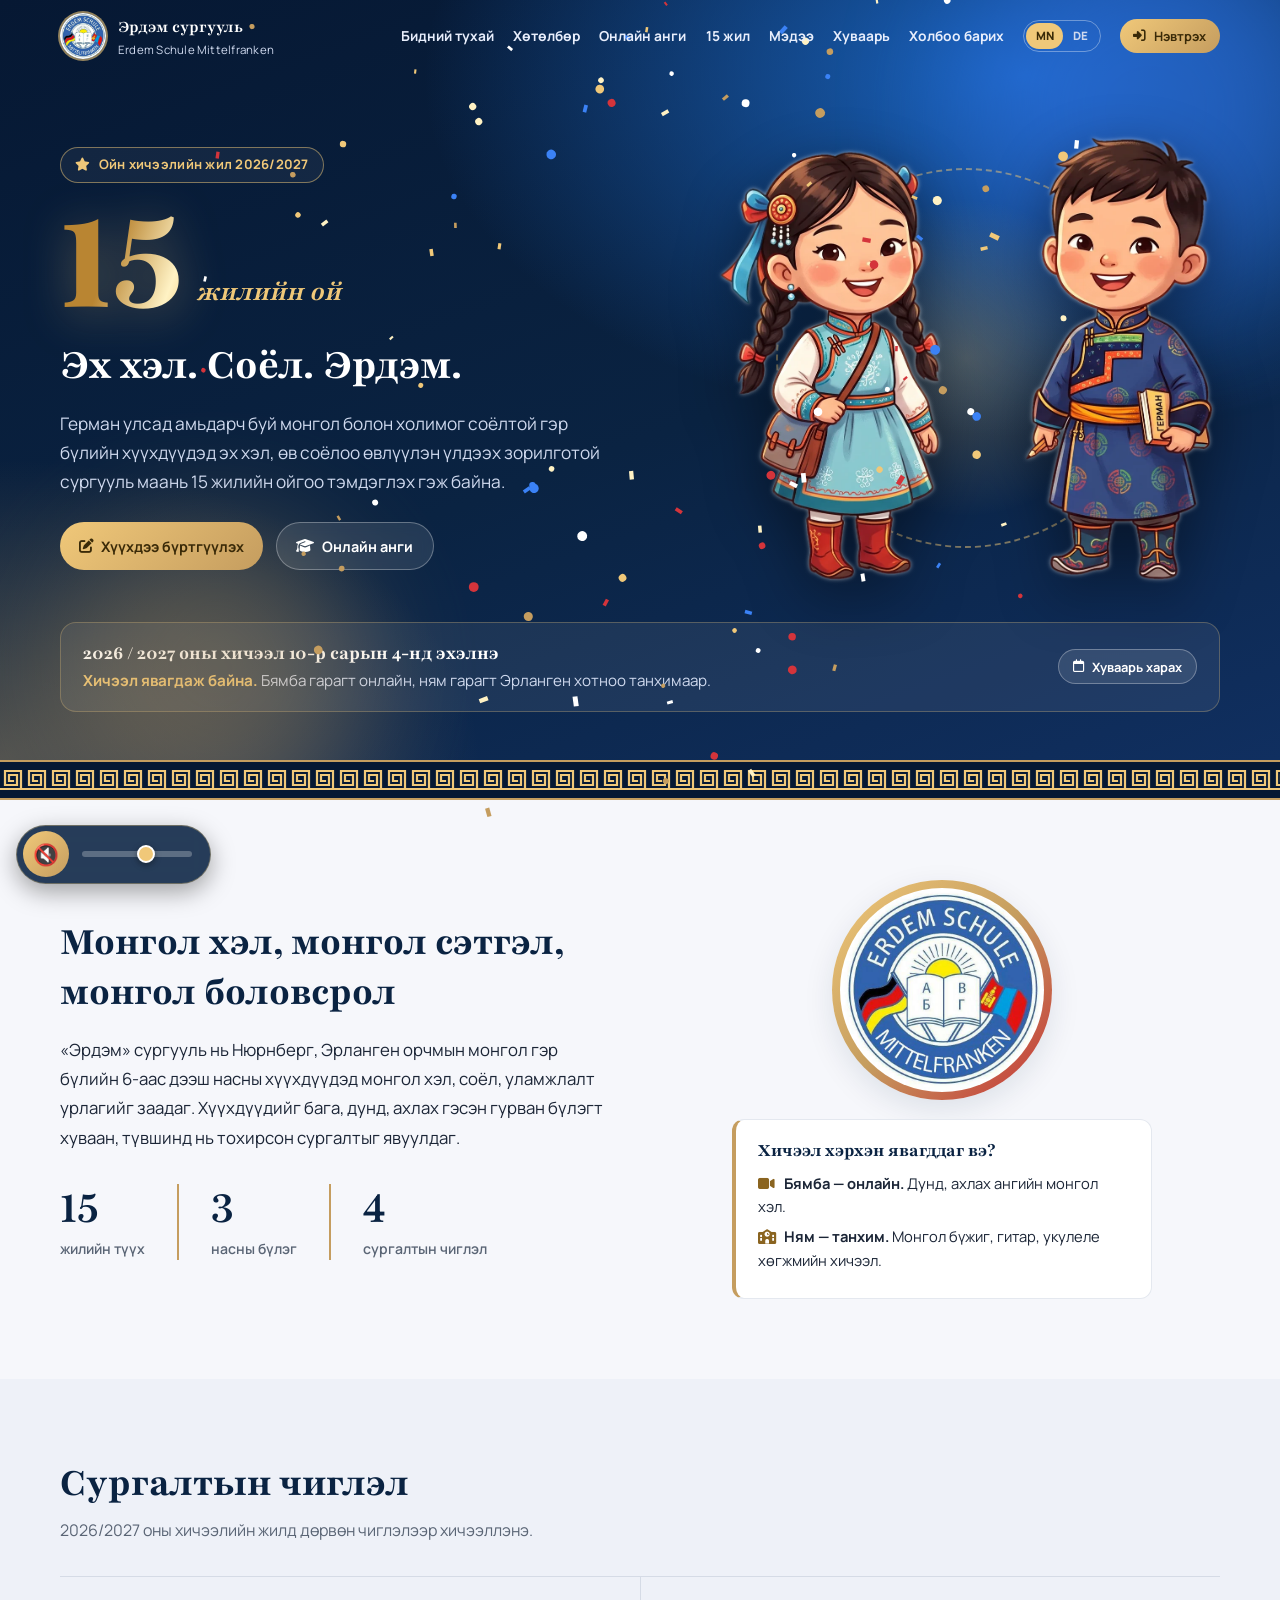
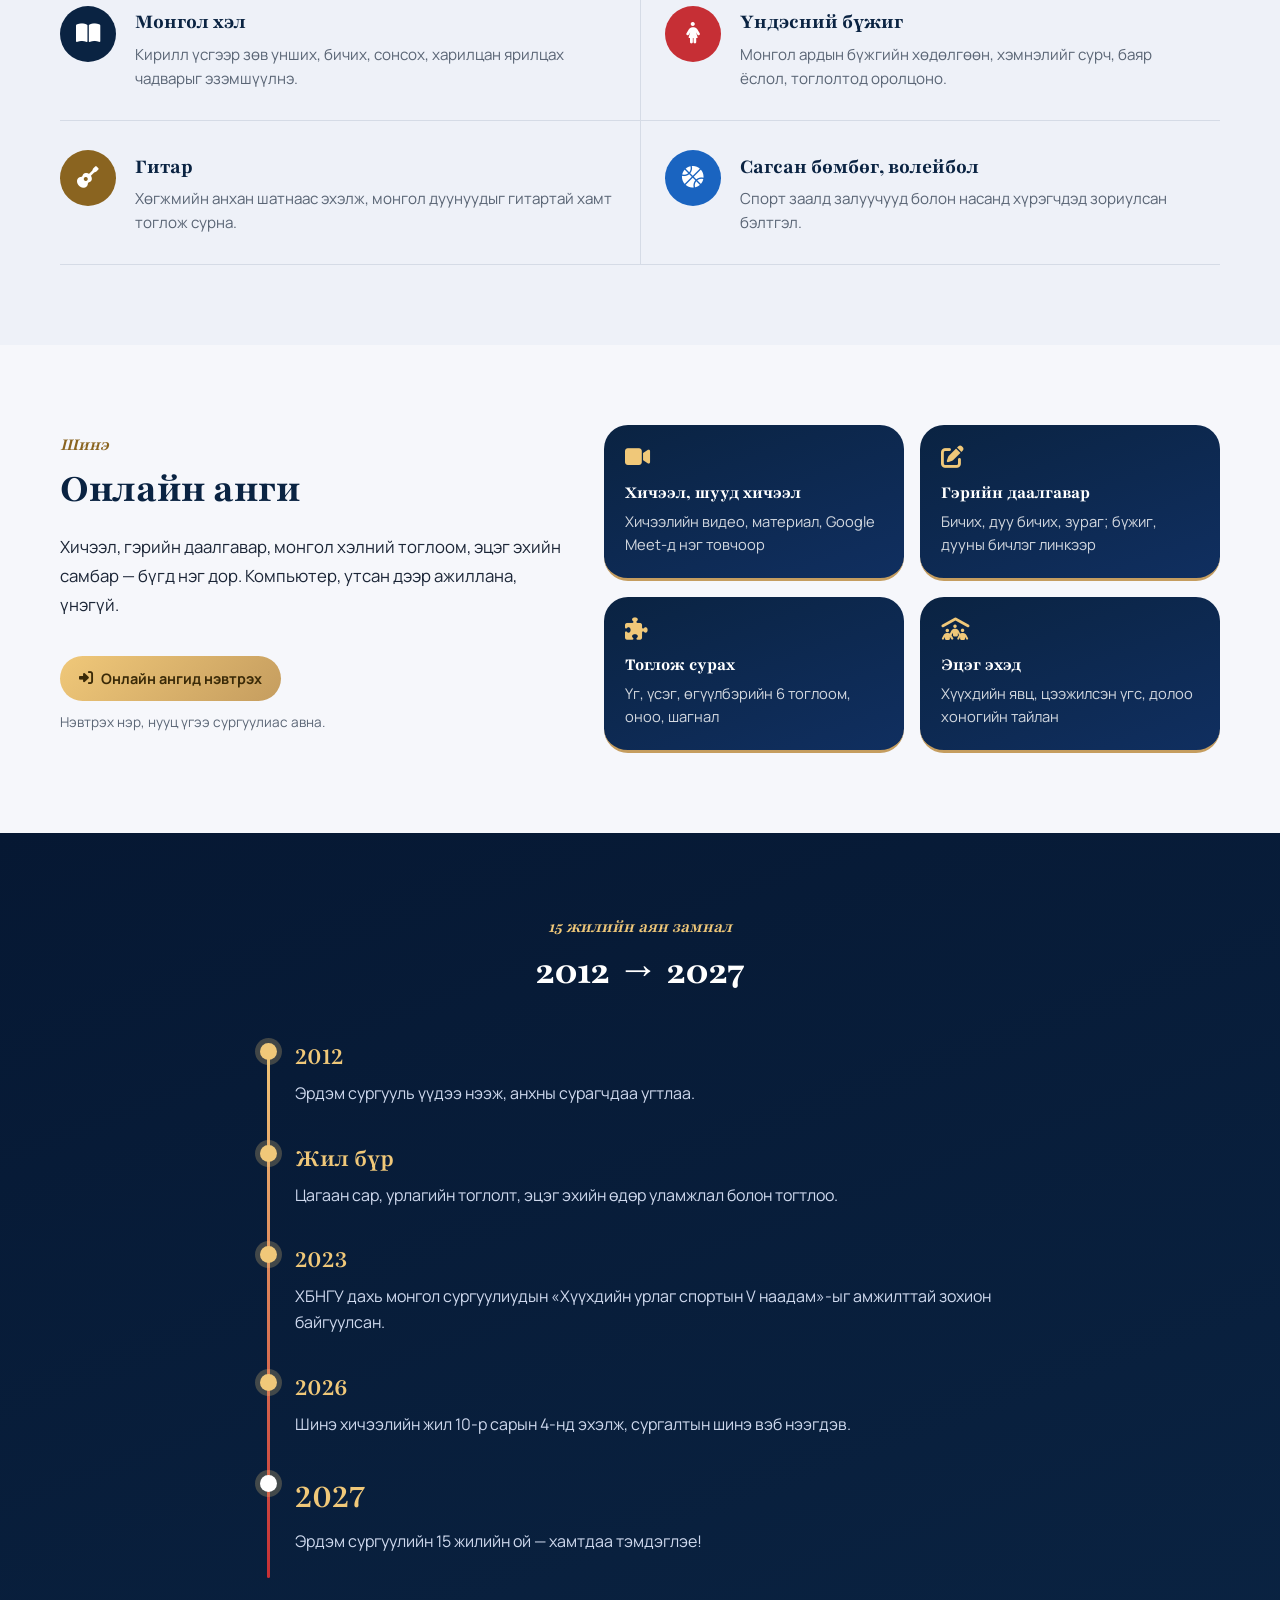
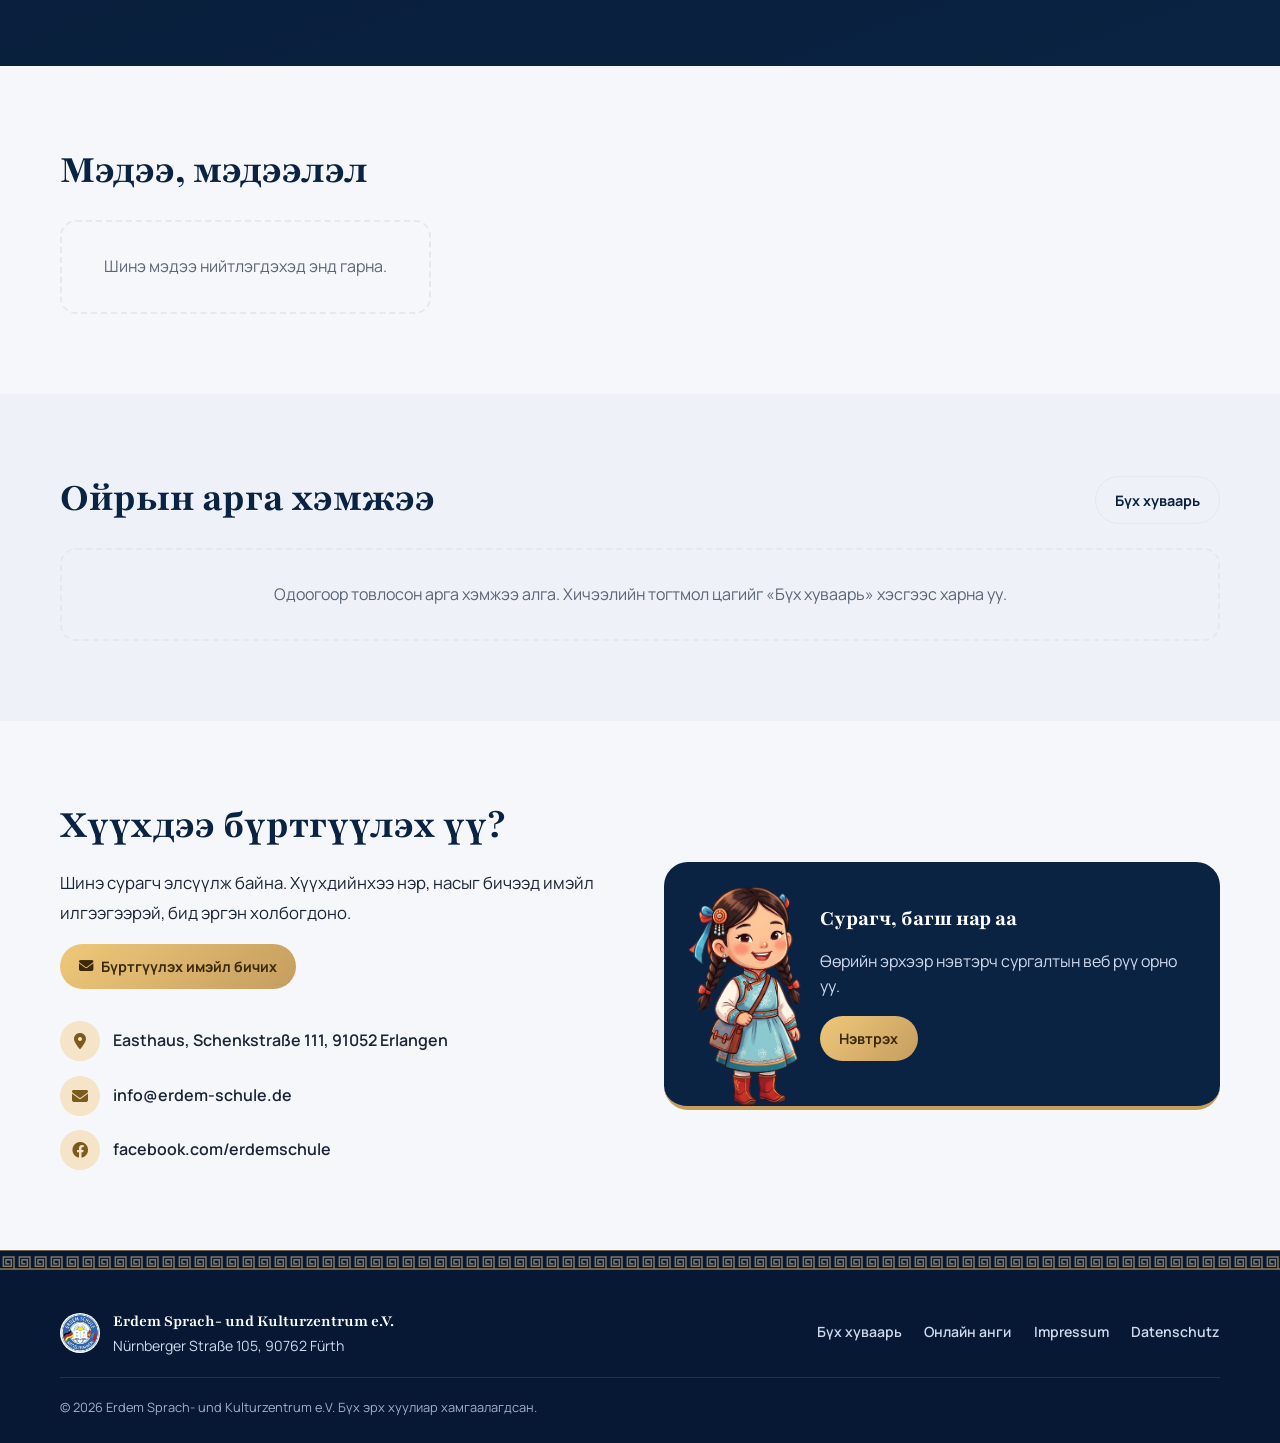
==== commit 46dfa0ce: "Homepage text updates, 2023 Naadam milestone, association name/address in footer, Impressum and Date" ====
--- a/index.html
+++ b/index.html
@@ -64,7 +64,7 @@
         <p class="badge reveal"><i class="fa-solid fa-star"></i> <span data-i18n="hero.badge">Ойн хичээлийн жил 2026/2027</span></p>
         <div class="big15 reveal" id="big15"><span class="n">15</span><span class="u" data-i18n="hero.years">жилийн ой</span></div>
         <h1 class="reveal" id="heroTitle" data-i18n="hero.title">Эх хэл. Соёл. Эрдэм.</h1>
-        <p class="lead reveal" id="heroDesc" data-i18n="hero.desc">Герман улсад амьдарч буй монгол хүүхдүүдэд эх хэл, өв соёлоо өвлүүлэн үлдээж яваа сургууль маань 15 жилийн ойгоо тэмдэглэж байна.</p>
+        <p class="lead reveal" id="heroDesc" data-i18n="hero.desc">Герман улсад амьдарч буй монгол болон холимог соёлтой гэр бүлийн хүүхдүүдэд эх хэл, өв соёлоо өвлүүлэн үлдээх зорилготой сургууль маань 15 жилийн ойгоо тэмдэглэх гэж байна.</p>
         <div class="cta reveal">
           <a href="#contact" class="btn gold"><i class="fa-solid fa-pen-to-square"></i> <span data-i18n="hero.cta1">Хүүхдээ бүртгүүлэх</span></a>
           <a href="classroom/" class="btn glass"><i class="fa-solid fa-graduation-cap"></i> <span data-i18n="nav.online">Онлайн анги</span></a>
@@ -126,7 +126,7 @@
         <div class="how">
           <h3 data-i18n="about.how">Хичээл хэрхэн явагддаг вэ?</h3>
           <p><i class="fa-solid fa-video"></i> <span data-i18n-html="about.sat"><b>Бямба — онлайн.</b> Дунд, ахлах ангийн монгол хэл.</span></p>
-          <p><i class="fa-solid fa-school"></i> <span data-i18n-html="about.sun"><b>Ням — танхим.</b> Эрланген хотноо монгол хэл, бүжиг, гитар.</span></p>
+          <p><i class="fa-solid fa-school"></i> <span data-i18n-html="about.sun"><b>Ням — танхим.</b> Монгол бүжиг, гитар, укулеле хөгжмийн хичээл.</span></p>
         </div>
       </div>
     </div>
@@ -138,7 +138,7 @@
       <h2 class="h2" data-i18n="prog.h">Сургалтын чиглэл</h2>
       <p class="sub" data-i18n="prog.sub">2026/2027 оны хичээлийн жилд дөрвөн чиглэлээр хичээллэнэ.</p>
       <ul class="courses">
-        <li class="course c1"><span class="ico"><i class="fa-solid fa-book-open"></i></span><div><h3 data-i18n="prog.1t">Монгол хэл</h3><p data-i18n="prog.1d">Кирилл үсэг, зөв бичгээс эхлээд уншлага, яриа хүртэл. Бага, дунд, ахлах гурван түвшинд, онлайн тоглоомоор давтана.</p></div></li>
+        <li class="course c1"><span class="ico"><i class="fa-solid fa-book-open"></i></span><div><h3 data-i18n="prog.1t">Монгол хэл</h3><p data-i18n="prog.1d">Кирилл үсгээр зөв унших, бичих, сонсох, харилцан ярилцах чадварыг эзэмшүүлнэ.</p></div></li>
         <li class="course c2"><span class="ico"><i class="fa-solid fa-person-dress"></i></span><div><h3 data-i18n="prog.2t">Үндэсний бүжиг</h3><p data-i18n="prog.2d">Монгол ардын бүжгийн хөдөлгөөн, хэмнэлийг сурч, баяр ёслол, тоглолтод оролцоно.</p></div></li>
         <li class="course c3"><span class="ico"><i class="fa-solid fa-guitar"></i></span><div><h3 data-i18n="prog.3t">Гитар</h3><p data-i18n="prog.3d">Хөгжмийн анхан шатнаас эхэлж, монгол дуунуудыг гитартай хамт тоглож сурна.</p></div></li>
         <li class="course c4"><span class="ico"><i class="fa-solid fa-basketball"></i></span><div><h3 data-i18n="prog.4t">Сагсан бөмбөг, волейбол</h3><p data-i18n="prog.4d">Спорт заалд залуучууд болон насанд хүрэгчдэд зориулсан бэлтгэл.</p></div></li>
@@ -173,6 +173,7 @@
       <ol class="timeline">
         <li class="tl"><span class="dot"></span><b>2012</b><p data-i18n="hist.1">Эрдэм сургууль үүдээ нээж, анхны сурагчдаа угтлаа.</p></li>
         <li class="tl"><span class="dot"></span><b data-i18n="hist.2t">Жил бүр</b><p data-i18n="hist.2">Цагаан сар, урлагийн тоглолт, эцэг эхийн өдөр уламжлал болон тогтлоо.</p></li>
+        <li class="tl"><span class="dot"></span><b>2023</b><p data-i18n="hist.23">ХБНГУ дахь монгол сургуулиудын «Хүүхдийн урлаг спортын V наадам»-ыг амжилттай зохион байгуулсан.</p></li>
         <li class="tl"><span class="dot"></span><b>2026</b><p data-i18n="hist.3">Шинэ хичээлийн жил 10-р сарын 4-нд эхэлж, сургалтын шинэ вэб нээгдэв.</p></li>
         <li class="tl star"><span class="dot"></span><b>2027</b><p data-i18n="hist.4">Эрдэм сургуулийн 15 жилийн ой — хамтдаа тэмдэглэе!</p></li>
       </ol>
@@ -227,7 +228,7 @@
     <div class="wrap foot-in">
       <div class="foot-brand">
         <img src="images/logo.jpg" alt="" width="40" height="40" loading="lazy" />
-        <div><b>Erdem Schule e.V.</b><span>Easthaus, Schenkstraße 111, 91052 Erlangen</span></div>
+        <div><b>Erdem Sprach- und Kulturzentrum e.V.</b><span>Nürnberger Straße 105, 90762 Fürth</span></div>
       </div>
       <nav class="foot-links" aria-label="Footer">
         <a href="schedule.html" data-i18n="ev.all">Бүх хуваарь</a>
@@ -235,7 +236,7 @@
         <a href="impressum.html">Impressum</a>
         <a href="datenschutz.html">Datenschutz</a>
       </nav>
-      <p class="foot-copy">© <span id="yr">2026</span> Erdem Schule e.V. <span data-i18n="foot.rights">Бүх эрх хуулиар хамгаалагдсан.</span></p>
+      <p class="foot-copy">© <span id="yr">2026</span> Erdem Sprach- und Kulturzentrum e.V. <span data-i18n="foot.rights">Бүх эрх хуулиар хамгаалагдсан.</span></p>
     </div>
   </footer>
 
